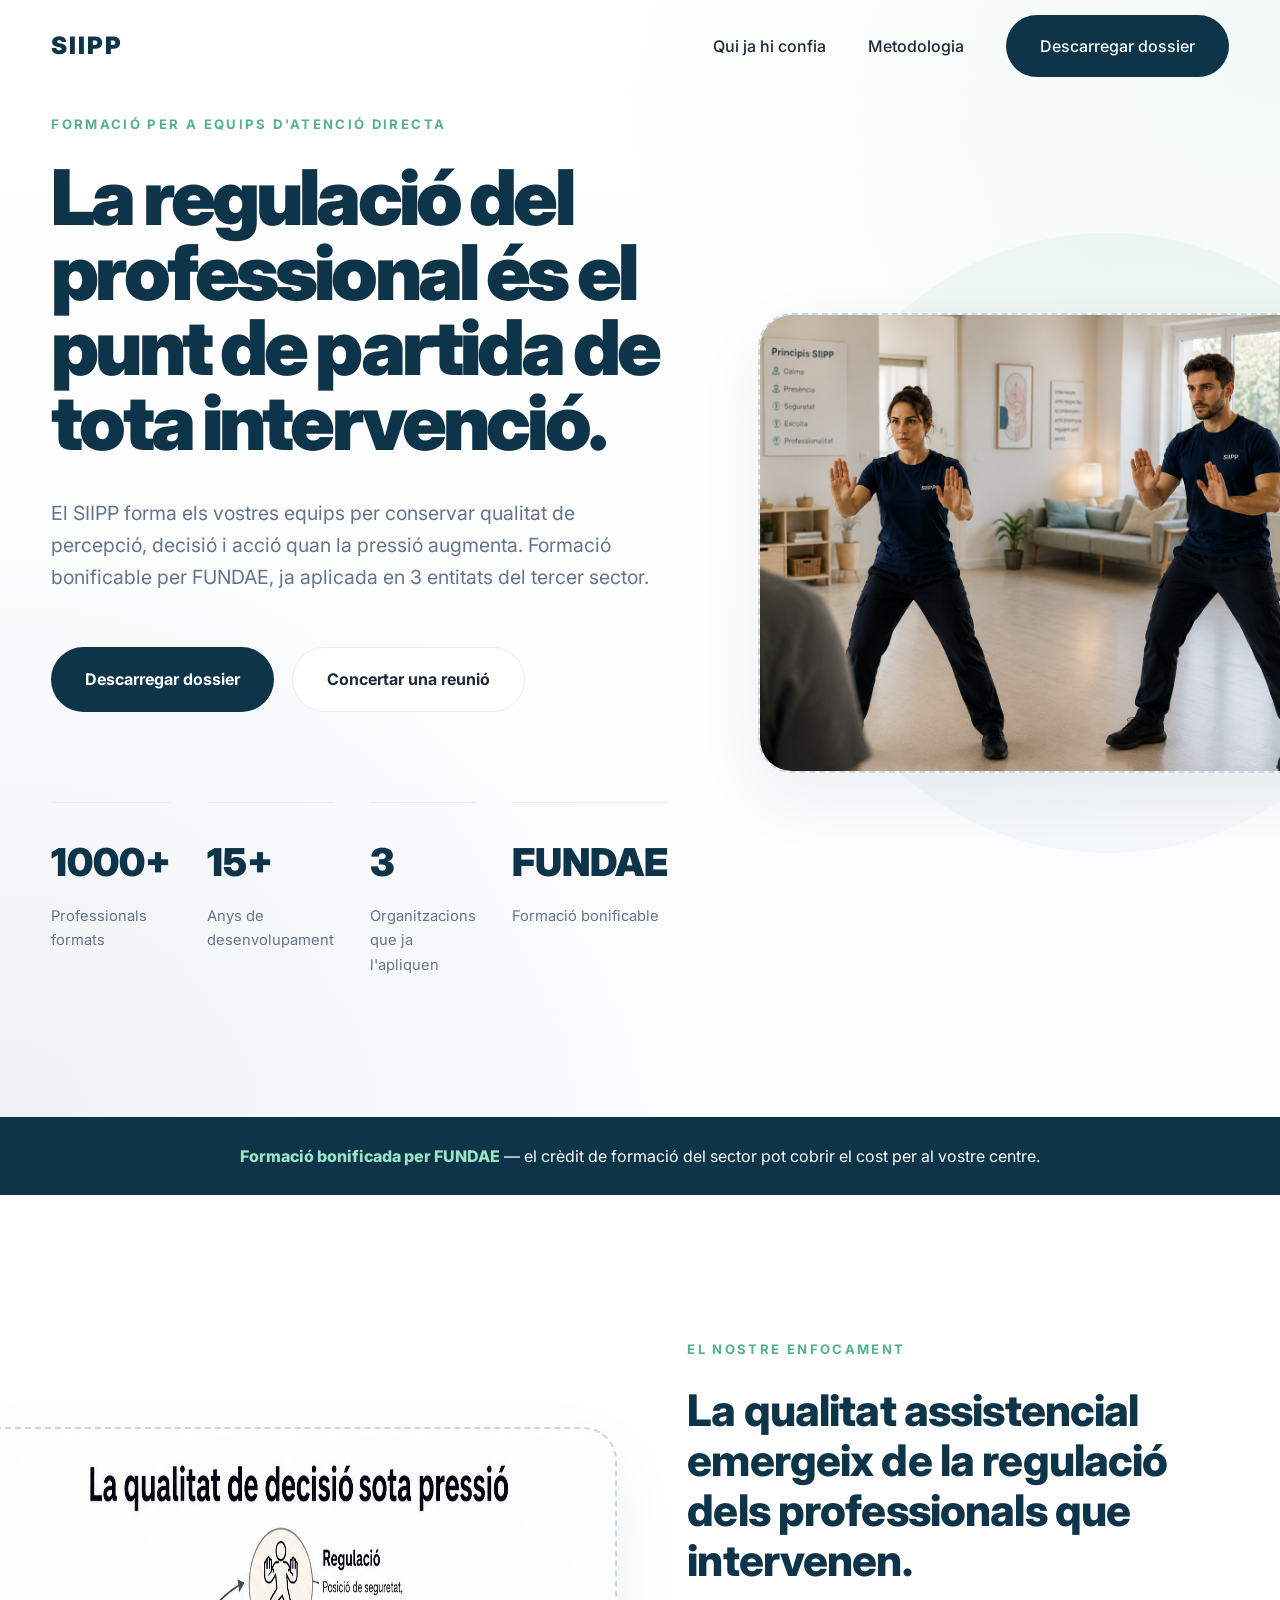
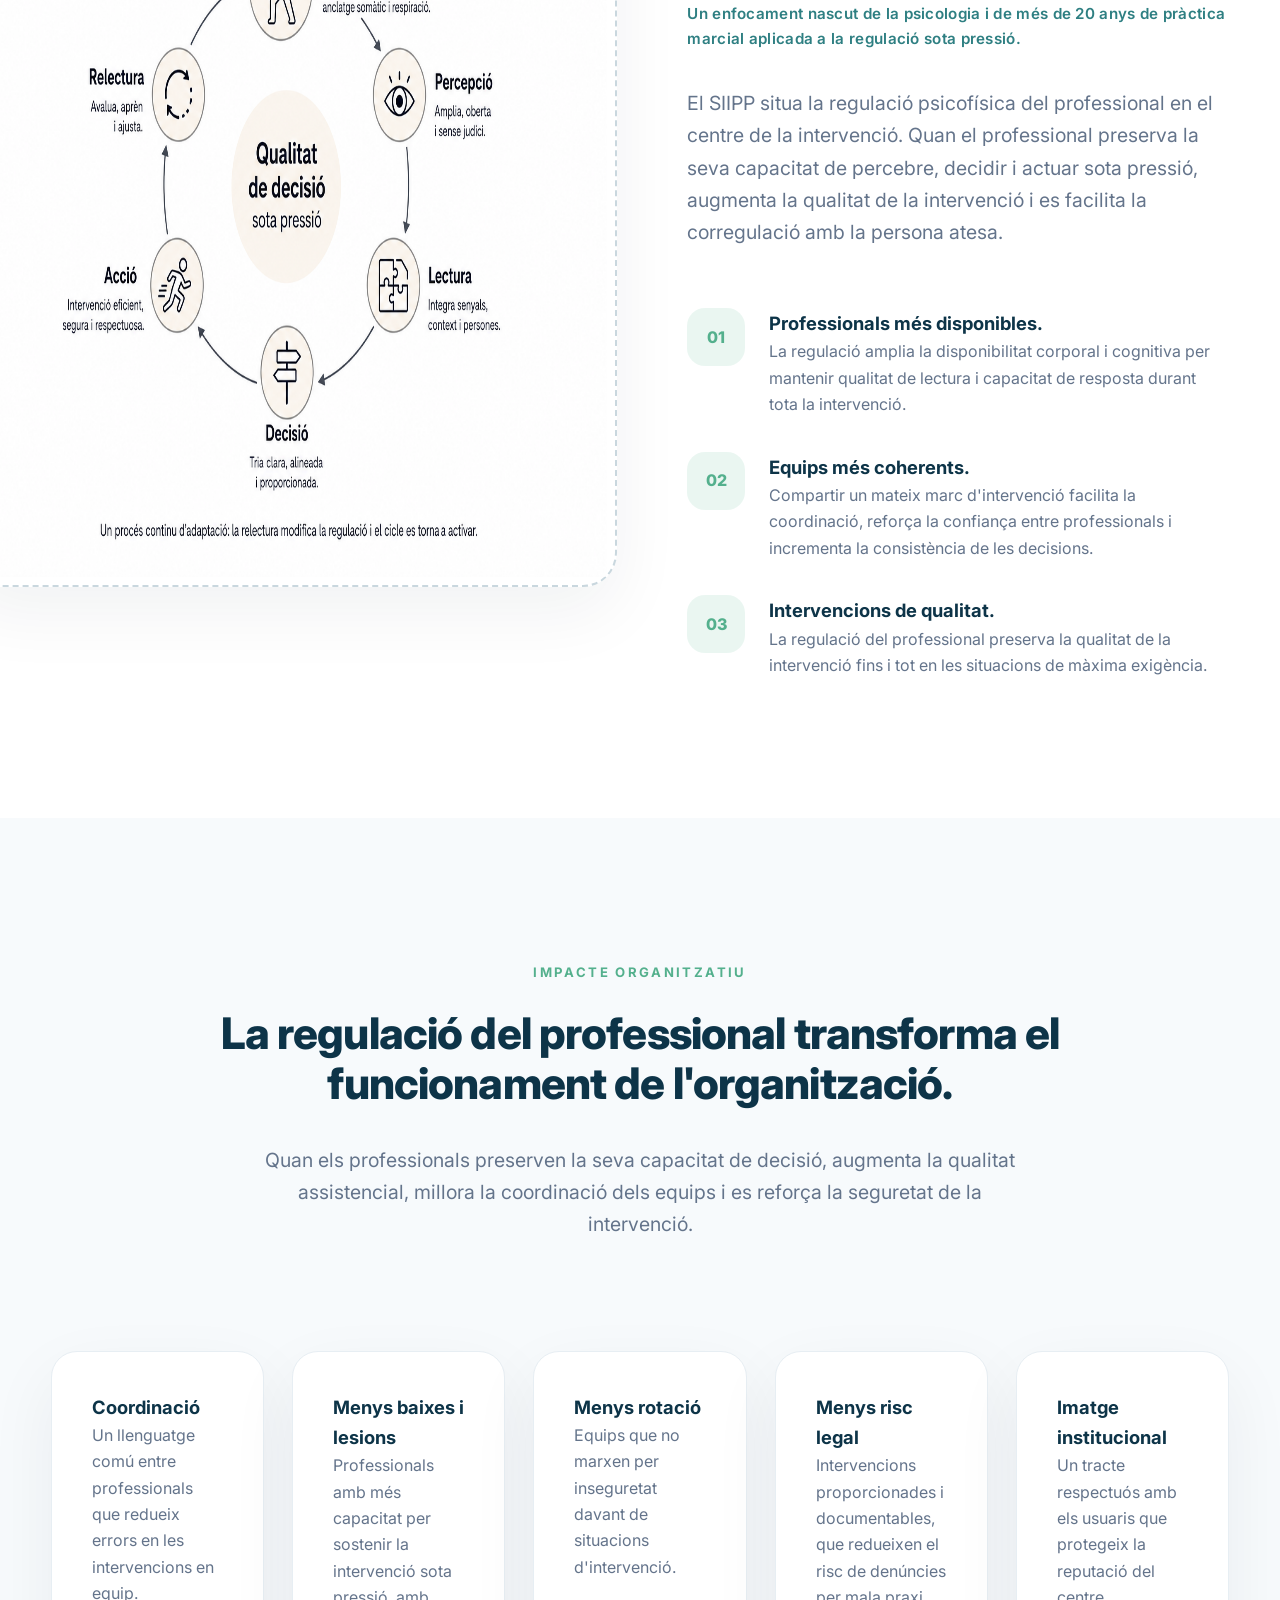
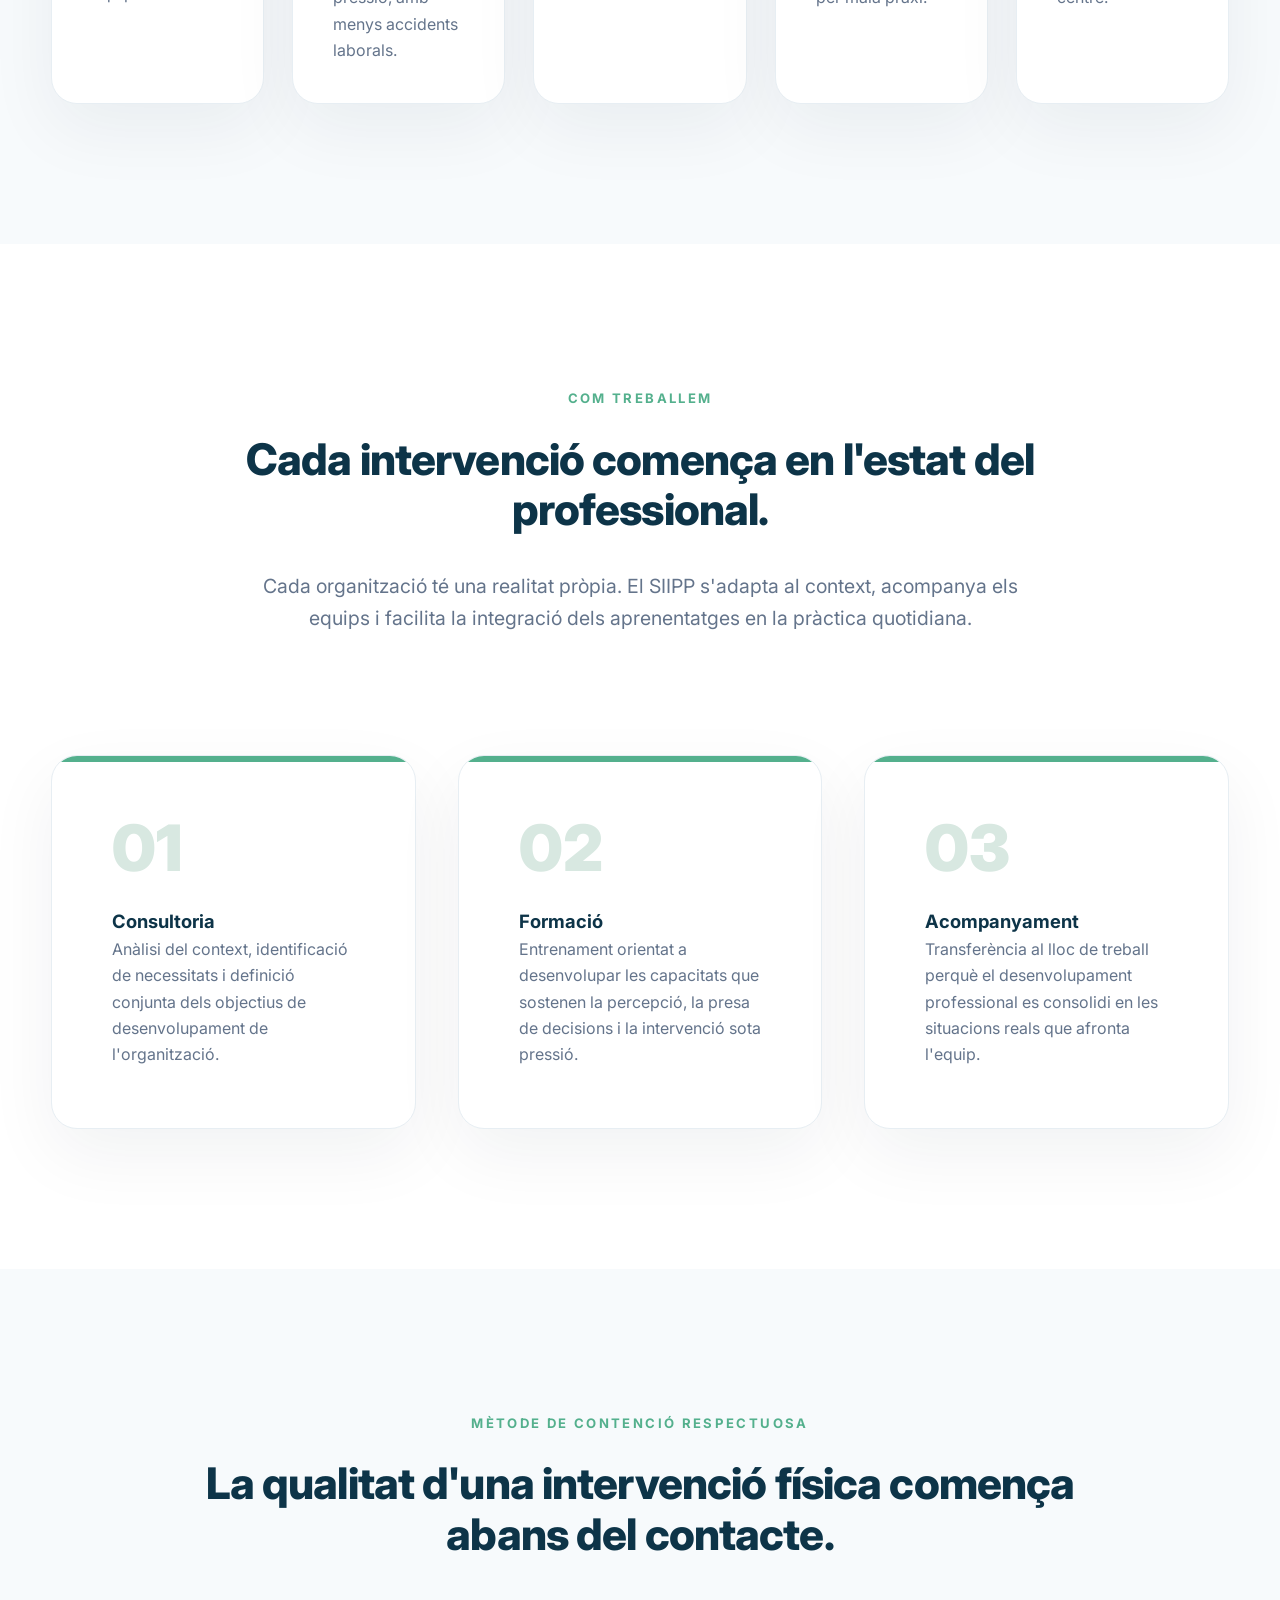
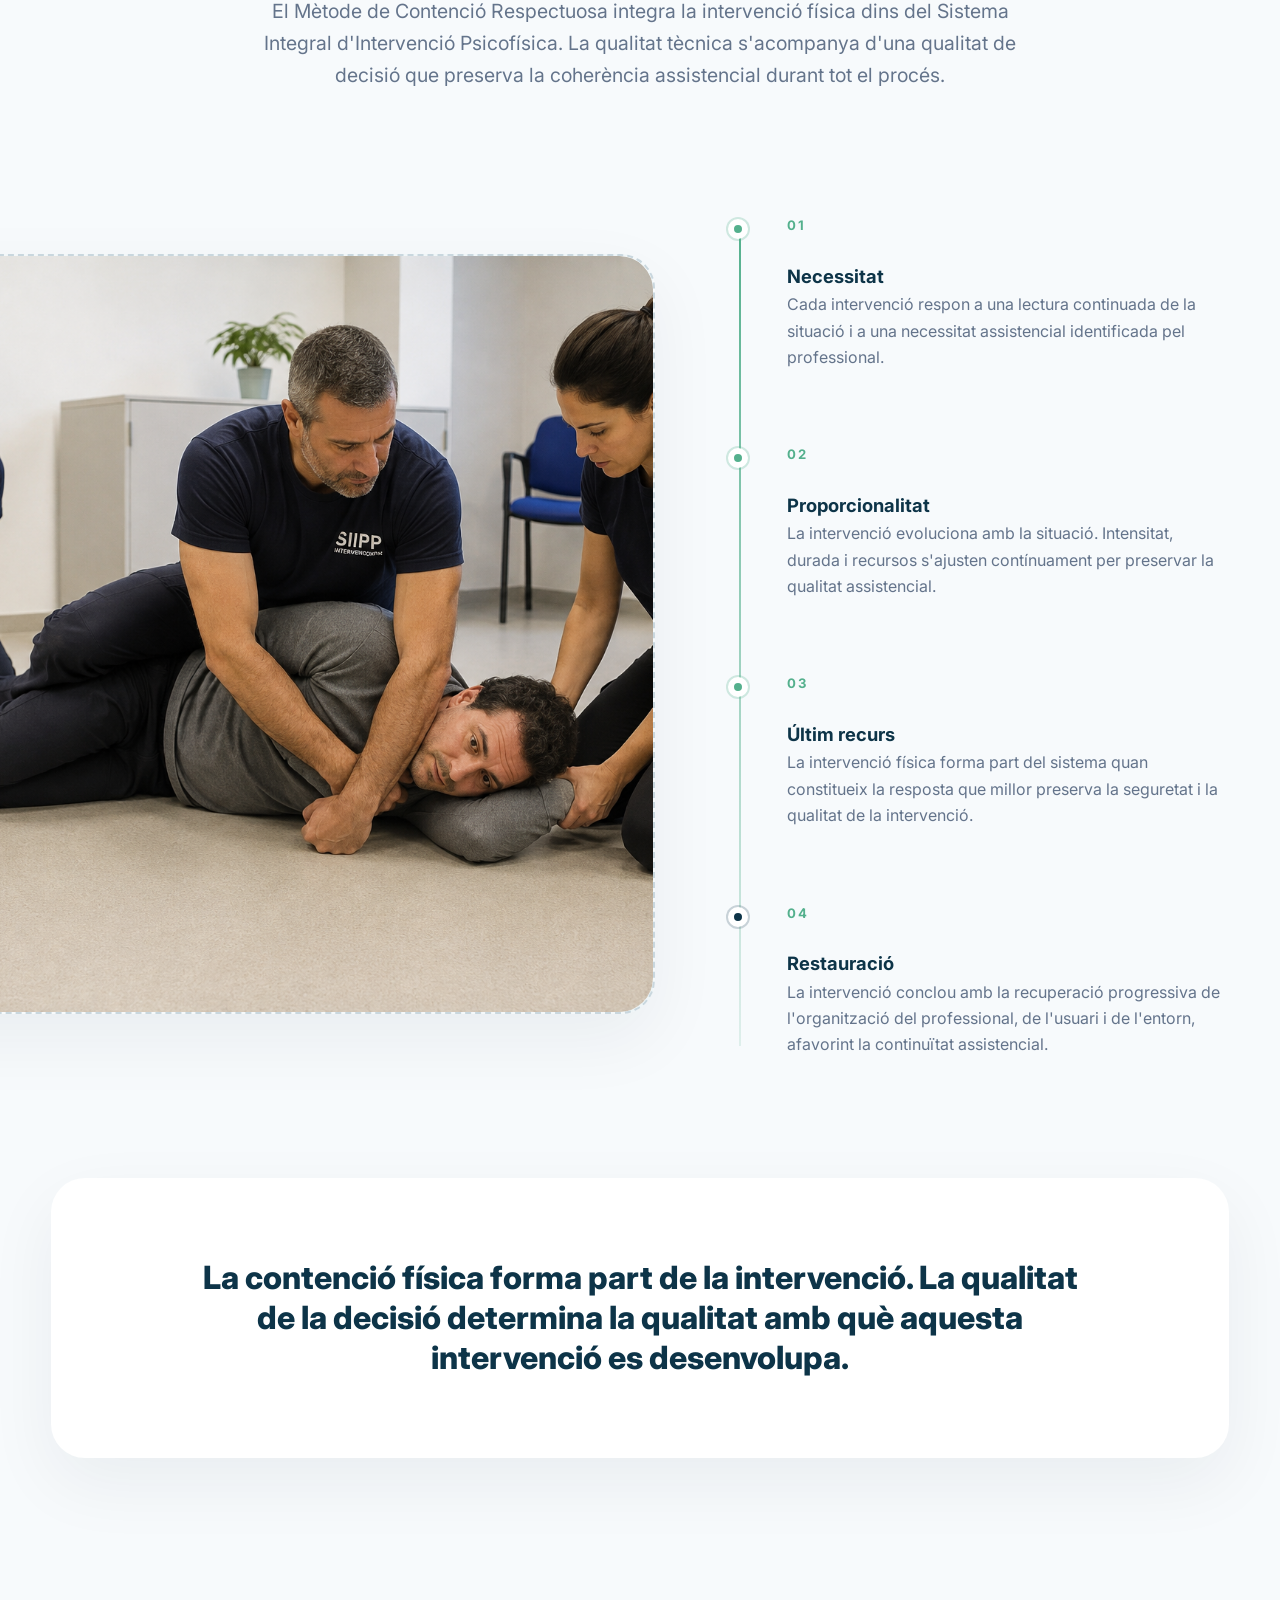
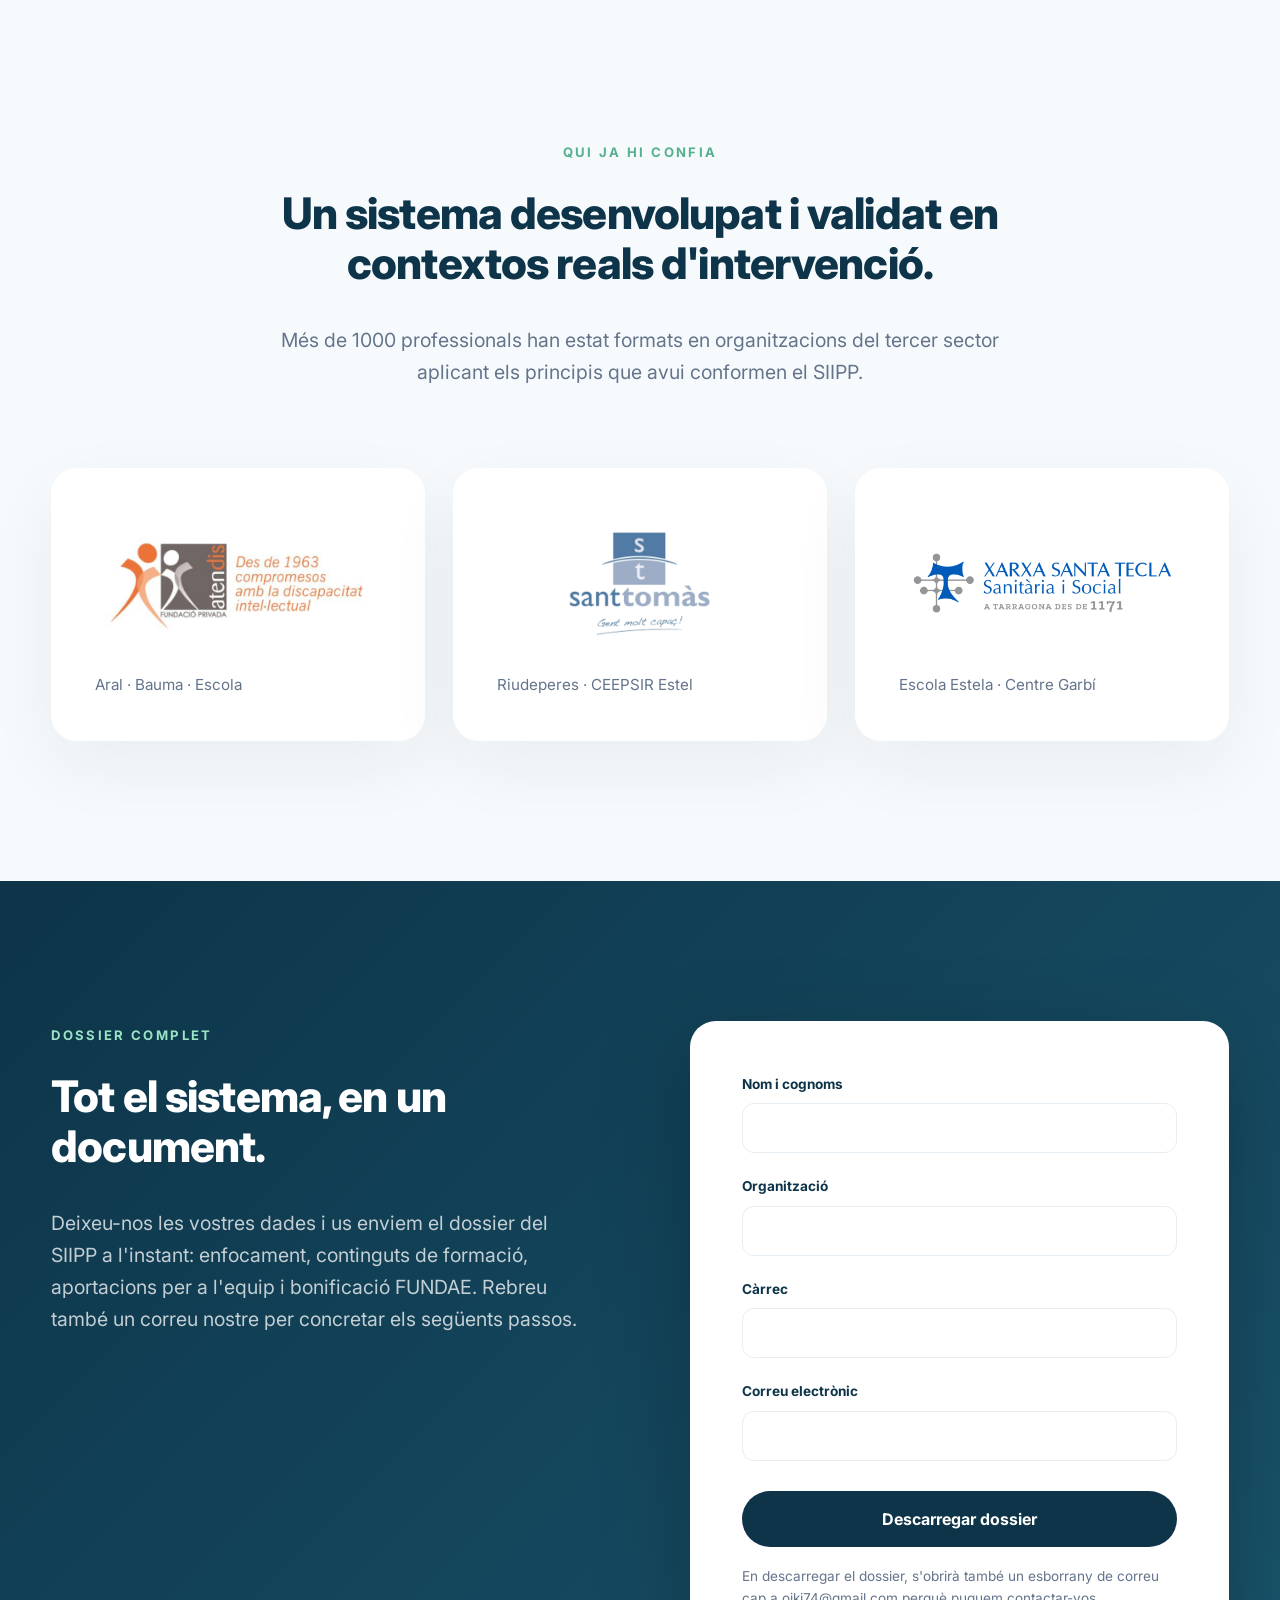
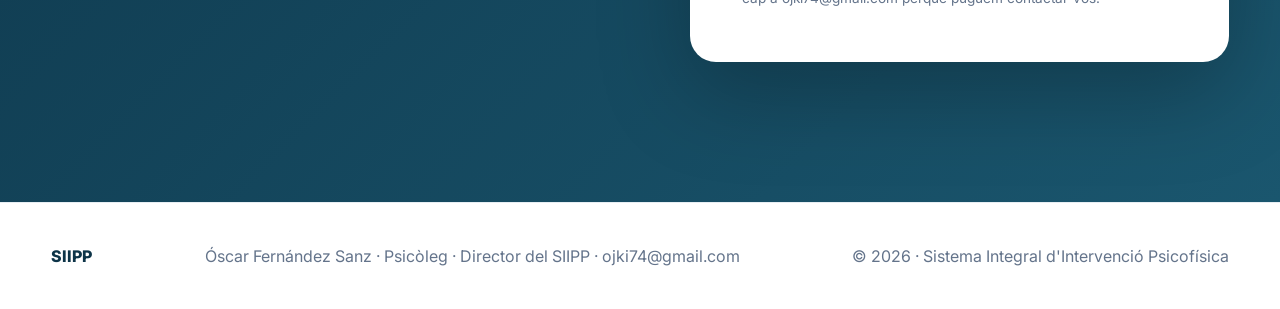
==== index.html @ 017c3ec1 "Fix input fields in dossier form" ====
<!DOCTYPE html>
<html lang="ca">
<head>
<meta charset="UTF-8">
<meta name="viewport" content="width=device-width, initial-scale=1.0">
<title>SIIPP · Formació en regulació psicofísica per a equips d'atenció directa</title>
<meta name="description" content="Formació bonificable per FUNDAE que millora la qualitat de decisió i la seguretat dels equips d'atenció directa sota pressió.">
<link rel="preconnect" href="https://fonts.googleapis.com">
<link rel="preconnect" href="https://fonts.gstatic.com" crossorigin>
<link href="https://fonts.googleapis.com/css2?family=Inter:wght@300;400;500;600;700;800;900&display=swap" rel="stylesheet">
<style>
:root{
  --navy:#0D3448;
  --teal:#2E7F82;
  --green:#54B08D;
  --text:#1E293B;
  --text-soft:#64748B;
  --bg:#FFFFFF;
  --bg-soft:#F7FAFC;
  --line:#E7EEF3;
  --radius:26px;
  --shadow:0 25px 70px rgba(15,30,45,.06);
  --container:1280px;
}
*{margin:0;padding:0;box-sizing:border-box;}
html{scroll-behavior:smooth;}
body{font-family:'Inter',sans-serif;background:white;color:var(--text);line-height:1.65;overflow-x:hidden;-webkit-font-smoothing:antialiased;}
img{display:block;max-width:100%;}
a{text-decoration:none;color:inherit;}
.container{width:min(92%,var(--container));margin:auto;}
section{padding:140px 0;position:relative;}
h2{font-size:clamp(2rem,3.4vw,2.8rem);font-weight:800;letter-spacing:-.02em;color:var(--navy);line-height:1.15;}
.small-title{font-size:1.15rem;font-weight:700;color:var(--navy);}
p{color:var(--text-soft);}
.card{background:white;border:1px solid var(--line);border-radius:var(--radius);padding:40px;box-shadow:var(--shadow);}
header{position:fixed;top:0;left:0;width:100%;z-index:1000;transition:.35s;}
header.scrolled{background:rgba(255,255,255,.92);backdrop-filter:blur(18px);border-bottom:1px solid rgba(0,0,0,.04);}
nav{height:92px;display:flex;justify-content:space-between;align-items:center;}
.logo{font-size:1.5rem;font-weight:900;letter-spacing:.08em;color:var(--navy);}
.menu{display:flex;align-items:center;gap:42px;}
.menu a{font-weight:500;transition:.25s;}
.menu a:hover{color:var(--green);}
.button{display:inline-flex;align-items:center;justify-content:center;padding:18px 34px;border-radius:999px;font-weight:700;transition:.3s;border:none;cursor:pointer;font-family:inherit;font-size:1rem;}
.primary{background:var(--navy);color:white;}
.primary:hover{transform:translateY(-3px);background:#184C63;}
.secondary{border:1px solid var(--line);background:white;}
.secondary:hover{border-color:var(--green);color:var(--teal);}
.hero{min-height:100vh;display:flex;align-items:center;padding-top:110px;background:radial-gradient(circle at 100% 0%,rgba(84,176,141,.08),transparent 40%),radial-gradient(circle at 0% 100%,rgba(13,52,72,.05),transparent 40%),linear-gradient(#FFFFFF,#FBFCFD);overflow:hidden;}
.hero-grid{display:grid;grid-template-columns:1.05fr .95fr;gap:90px;align-items:center;}
.overline{display:inline-block;margin-bottom:24px;font-size:.82rem;font-weight:700;letter-spacing:.18em;text-transform:uppercase;color:var(--green);}
h1{font-size:clamp(3.2rem,6vw,5.2rem);line-height:.98;font-weight:900;letter-spacing:-.05em;color:var(--navy);}
.lead{margin-top:36px;font-size:1.22rem;color:var(--text-soft);max-width:670px;}
.hero-actions{margin-top:54px;display:flex;gap:18px;flex-wrap:wrap;}
.hero-photo{position:relative;display:flex;justify-content:center;align-items:center;height:760px;}
.hero-photo::before{content:"";position:absolute;width:620px;height:620px;border-radius:50%;background:linear-gradient(135deg,rgba(84,176,141,.08),rgba(46,127,130,.03));}
.photo{position:relative;width:520px;height:650px;border-radius:34px;border:2px dashed #C9D7DE;background:linear-gradient(135deg,#F8FBFC,#EEF5F7);display:flex;align-items:center;justify-content:center;overflow:hidden;box-shadow:var(--shadow);}
  .photo{position:relative;width:520px;height:650px;border-radius:34px;border:2px dashed #C9D7DE;background:linear-gradient(135deg,#F8FBFC,#EEF5F7);display:flex;align-items:center;justify-content:center;overflow:hidden;box-shadow:var(--shadow);}
.photo>img{position:absolute;inset:0;width:100%;height:100%;}
.hero-photo .photo{width:700px;height:460px;}
  #ciclePhoto::before{content:none;}
.photo::before{content:"FOTOGRAFIA";font-size:.82rem;font-weight:800;letter-spacing:.18em;color:#9BAEB8;}
.hero-bottom{margin-top:90px;display:grid;grid-template-columns:repeat(4,1fr);gap:36px;}
.metric{padding-top:28px;border-top:1px solid var(--line);}
.metric strong{display:block;font-size:2.4rem;font-weight:900;color:var(--navy);}
.metric span{display:block;margin-top:10px;font-size:.92rem;color:var(--text-soft);}
.fundae-strip{background:var(--navy);color:white;padding:26px 0;}
.fundae-strip .container{display:flex;align-items:center;justify-content:center;gap:16px;flex-wrap:wrap;text-align:center;}
.fundae-strip strong{color:#9BE3C5;font-weight:800;}
.clients{background:var(--bg-soft);}
.client-grid{margin-top:80px;display:grid;grid-template-columns:repeat(3,1fr);gap:28px;}
.client-card{background:white;border-radius:var(--radius);padding:44px;box-shadow:var(--shadow);}
.client-card .org{font-size:1.3rem;font-weight:800;color:var(--navy);margin-bottom:14px;}
.client-card .services{font-size:.95rem;color:var(--text-soft);}
.form-section{background:linear-gradient(135deg,#0D3448,#1A566E);color:white;}
.form-grid{display:grid;grid-template-columns:1fr 1fr;gap:100px;align-items:start;}
.form-grid h2{color:white;}
.form-grid .lead{color:rgba(255,255,255,.75);}
.form-card{background:white;border-radius:var(--radius);padding:52px;box-shadow:0 30px 90px rgba(0,0,0,.25);}
.field{margin-bottom:22px;}
.field label{display:block;font-size:.85rem;font-weight:700;color:var(--navy);margin-bottom:8px;}
.field input{width:100%;padding:14px 16px;border:1px solid var(--line);border-radius:12px;font-family:inherit;font-size:1rem;color:var(--text);}
.field input:focus{outline:2px solid var(--green);border-color:transparent;}
.form-card .button{width:100%;margin-top:8px;}
.form-note{margin-top:18px;font-size:.85rem;color:var(--text-soft);}
.confirm{display:none;margin-top:18px;padding:16px 18px;border-radius:14px;background:rgba(84,176,141,.12);color:#1E7A5B;font-size:.92rem;font-weight:600;}
@media(max-width:1100px){
  .hero-grid{grid-template-columns:1fr;}
  .hero{text-align:center;}
  .hero-actions{justify-content:center;}
  .hero-bottom{grid-template-columns:repeat(2,1fr);}
  .menu{display:none;}
  .hero-photo{height:auto;margin-top:70px;}
  .client-grid{grid-template-columns:1fr;}
  .form-grid{grid-template-columns:1fr;gap:60px;}
}
@media(max-width:700px){
  section{padding:80px 0;}
  h1{font-size:2.4rem;}
  h2{font-size:1.7rem;}
  .lead{font-size:1.05rem;}
  #posicionament > .container > div,
  #mcr .container > div[style*="grid-template-columns"]{
    grid-template-columns:1fr !important;
    gap:36px !important;
  }
  #mcr .container > div[style*="grid-template-columns"] > div:first-child{
    order:-1;
  }
  .hero-photo .photo{width:100%;height:340px;}
  .hero-photo .photo img{width:100%;transform:none;object-position:center;}
  #ciclePhoto{width:100% !important;height:320px !important;margin-left:0 !important;}
  #mcr .photo{width:100% !important;height:340px !important;margin-left:0 !important;}
  .photo{width:100%;height:340px;}
  .hero-bottom{grid-template-columns:repeat(2,1fr);gap:20px;}
  .metric strong{font-size:1.8rem;}
  [style*="padding:110px"]{padding:50px 30px !important;}
  [style*="padding:80px"]{padding:40px 24px !important;}
  div[style*="repeat(4,1fr)"],
  div[style*="repeat(3,1fr)"],
  div[style*="repeat(5,1fr)"]{
    grid-template-columns:1fr !important;
  }
}
</style>
</head>
<body>

<header id="header">
  <div class="container">
    <nav>
      <div class="logo">SIIPP</div>
      <div class="menu">
        <a href="#confianca">Qui ja hi confia</a>
        <a href="#metodologia">Metodologia</a>
        <a href="#dossier" class="button primary">Descarregar dossier</a>
      </div>
    </nav>
  </div>
</header>

<section class="hero">
  <div class="container">
    <div class="hero-grid">
      <div>
        <div class="overline">Formació per a equips d'atenció directa</div>
        <h1>La regulació del professional és el punt de partida de tota intervenció.</h1>
        <p class="lead">
          El SIIPP forma els vostres equips per conservar qualitat de percepció, decisió i acció quan la pressió augmenta. Formació bonificable per FUNDAE, ja aplicada en 3 entitats del tercer sector.
        </p>
        <div class="hero-actions">
          <a href="#dossier" class="button primary">Descarregar dossier</a>
          <a href="mailto:ojki74@gmail.com?subject=Reuni%C3%B3%20SIIPP" class="button secondary">Concertar una reunió</a>
        </div>
        <div class="hero-bottom">
          <div class="metric"><strong>1000+</strong><span>Professionals formats</span></div>
          <div class="metric"><strong>15+</strong><span>Anys de desenvolupament</span></div>
          <div class="metric"><strong>3</strong><span>Organitzacions que ja l'apliquen</span></div>
          <div class="metric"><strong>FUNDAE</strong><span>Formació bonificable</span></div>
        </div>
      </div>
      <div class="hero-photo">
  <div class="photo"><img src="hero_imagen.png" alt="Professionals en posició de regulació" style="width:130%;height:100%;object-fit:cover;object-position:right center;border-radius:34px;transform:translateX(-15%);"></div>
    </div>
  </div>
</section>

<div class="fundae-strip">
  <div class="container">
    <span><strong>Formació bonificada per FUNDAE</strong> — el crèdit de formació del sector pot cobrir el cost per al vostre centre.</span>
  </div>
</div>

<section id="posicionament">
  <div class="container">
  <div style="display:grid;grid-template-columns:1.15fr 1.1fr;gap:70px;align-items:center;">
      <div>
    <div class="photo" id="ciclePhoto" style="height:760px;width:calc(100% + 90px);background:white;margin-left:-90px;"><img src="retro_imagen.png" alt="Cicle de qualitat de decisió sota pressió" style="width:100%;height:100%;object-fit:fill;padding:8px;"></div>
      </div>
      <div>
        <div class="overline">El nostre enfocament</div>
        <h2>La qualitat assistencial emergeix de la regulació dels professionals que intervenen.</h2>
        <p style="margin-top:16px;font-size:.95rem;font-weight:600;color:var(--teal);letter-spacing:.02em;">
  Un enfocament nascut de la psicologia i de més de 20 anys de pràctica marcial aplicada a la regulació sota pressió.
</p>
        <p class="lead" style="margin-top:36px;">
          El SIIPP situa la regulació psicofísica del professional en el centre de la intervenció. Quan el professional preserva la seva capacitat de percebre, decidir i actuar sota pressió, augmenta la qualitat de la intervenció i es facilita la corregulació amb la persona atesa.
        </p>

        <div style="margin-top:60px;display:flex;flex-direction:column;gap:34px;">
          <div style="display:flex;gap:24px;align-items:flex-start;">
            <div style="width:58px;height:58px;border-radius:18px;background:rgba(84,176,141,.12);display:flex;align-items:center;justify-content:center;font-weight:800;color:var(--green);flex-shrink:0;">01</div>
            <div><h3 class="small-title">Professionals més disponibles.</h3>
            <p>La regulació amplia la disponibilitat corporal i cognitiva per mantenir qualitat de lectura i capacitat de resposta durant tota la intervenció.</p></div>
          </div>
          <div style="display:flex;gap:24px;align-items:flex-start;">
            <div style="width:58px;height:58px;border-radius:18px;background:rgba(84,176,141,.12);display:flex;align-items:center;justify-content:center;font-weight:800;color:var(--green);flex-shrink:0;">02</div>
            <div><h3 class="small-title">Equips més coherents.</h3>
            <p>Compartir un mateix marc d'intervenció facilita la coordinació, reforça la confiança entre professionals i incrementa la consistència de les decisions.</p></div>
          </div>
          <div style="display:flex;gap:24px;align-items:flex-start;">
            <div style="width:58px;height:58px;border-radius:18px;background:rgba(84,176,141,.12);display:flex;align-items:center;justify-content:center;font-weight:800;color:var(--green);flex-shrink:0;">03</div>
            <div><h3 class="small-title">Intervencions de qualitat.</h3>
            <p>La regulació del professional preserva la qualitat de la intervenció fins i tot en les situacions de màxima exigència.</p></div>
          </div>
        </div>
      </div>
    </div>
  </div>
</section>

<section style="background:var(--bg-soft);">
  <div class="container">
    <div style="text-align:center;max-width:900px;margin:auto;">
      <div class="overline">Impacte organitzatiu</div>
      <h2>La regulació del professional transforma el funcionament de l'organització.</h2>
      <p class="lead" style="max-width:760px;margin:36px auto 0;">
        Quan els professionals preserven la seva capacitat de decisió, augmenta la qualitat assistencial, millora la coordinació dels equips i es reforça la seguretat de la intervenció.
      </p>
    </div>
    <div style="margin-top:110px;display:grid;grid-template-columns:repeat(5,1fr);gap:28px;">
      <div class="card"><h3 class="small-title">Coordinació</h3><p>Un llenguatge comú entre professionals que redueix errors en les intervencions en equip.</p></div>
      <div class="card"><h3 class="small-title">Menys baixes i lesions</h3><p>Professionals amb més capacitat per sostenir la intervenció sota pressió, amb menys accidents laborals.</p></div>
      <div class="card"><h3 class="small-title">Menys rotació</h3><p>Equips que no marxen per inseguretat davant de situacions d'intervenció.</p></div>
      <div class="card"><h3 class="small-title">Menys risc legal</h3><p>Intervencions proporcionades i documentables, que redueixen el risc de denúncies per mala praxi.</p></div>
      <div class="card"><h3 class="small-title">Imatge institucional</h3><p>Un tracte respectuós amb els usuaris que protegeix la reputació del centre.</p></div>
    </div>
  </div>
</section>

<section id="metodologia">
  <div class="container">
    <div style="max-width:900px;margin:auto;text-align:center;">
      <div class="overline">Com treballem</div>
      <h2>Cada intervenció comença en l'estat del professional.</h2>
      <p class="lead" style="max-width:760px;margin:36px auto 0;">
        Cada organització té una realitat pròpia. El SIIPP s'adapta al context, acompanya els equips i facilita la integració dels aprenentatges en la pràctica quotidiana.
      </p>
    </div>
    <div style="margin-top:120px;display:grid;grid-template-columns:repeat(3,1fr);gap:42px;">
      <div class="card" style="padding:60px;position:relative;overflow:hidden;">
        <div style="position:absolute;left:0;top:0;width:100%;height:6px;background:var(--green);"></div>
        <div style="font-size:4rem;font-weight:900;color:#D8E8E1;line-height:1;">01</div>
        <h3 class="small-title" style="margin-top:26px;">Consultoria</h3>
        <p>Anàlisi del context, identificació de necessitats i definició conjunta dels objectius de desenvolupament de l'organització.</p>
      </div>
      <div class="card" style="padding:60px;position:relative;overflow:hidden;">
        <div style="position:absolute;left:0;top:0;width:100%;height:6px;background:var(--green);"></div>
        <div style="font-size:4rem;font-weight:900;color:#D8E8E1;line-height:1;">02</div>
        <h3 class="small-title" style="margin-top:26px;">Formació</h3>
        <p>Entrenament orientat a desenvolupar les capacitats que sostenen la percepció, la presa de decisions i la intervenció sota pressió.</p>
      </div>
      <div class="card" style="padding:60px;position:relative;overflow:hidden;">
        <div style="position:absolute;left:0;top:0;width:100%;height:6px;background:var(--green);"></div>
        <div style="font-size:4rem;font-weight:900;color:#D8E8E1;line-height:1;">03</div>
        <h3 class="small-title" style="margin-top:26px;">Acompanyament</h3>
        <p>Transferència al lloc de treball perquè el desenvolupament professional es consolidi en les situacions reals que afronta l'equip.</p>
      </div>
    </div>
  </div>
</section>

<section id="mcr" style="background:var(--bg-soft);">
  <div class="container">
    <div style="max-width:920px;margin:auto;text-align:center;">
      <div class="overline">Mètode de Contenció Respectuosa</div>
      <h2>La qualitat d'una intervenció física comença abans del contacte.</h2>
      <p class="lead" style="max-width:760px;margin:36px auto 0;">
        El Mètode de Contenció Respectuosa integra la intervenció física dins del Sistema Integral d'Intervenció Psicofísica. La qualitat tècnica s'acompanya d'una qualitat de decisió que preserva la coherència assistencial durant tot el procés.
      </p>
    </div>
   <div style="margin-top:120px;display:grid;grid-template-columns:1.05fr .95fr;gap:100px;align-items:center;">
  <div><div class="photo" style="height:760px;width:calc(100% + 185px);margin-left:-147px;"><img src="mcr_imagen.png" alt="Contenció en equip SIIPP" style="width:100%;height:100%;object-fit:cover;object-position:center 30%;border-radius:34px;"></div></div>
  <div style="position:relative;padding-left:70px;">
    <div style="position:absolute;left:22px;top:12px;bottom:12px;width:2px;background:linear-gradient(var(--green),rgba(84,176,141,.15));"></div>
    <div style="position:relative;margin-bottom:70px;">
      <div style="position:absolute;left:-59px;top:8px;width:20px;height:20px;border-radius:50%;background:var(--green);border:6px solid white;box-shadow:0 0 0 2px rgba(84,176,141,.25);"></div>
      <div class="overline">01</div>
      <h3 class="small-title">Necessitat</h3>
      <p>Cada intervenció respon a una lectura continuada de la situació i a una necessitat assistencial identificada pel professional.</p>
    </div>
    <div style="position:relative;margin-bottom:70px;">
      <div style="position:absolute;left:-59px;top:8px;width:20px;height:20px;border-radius:50%;background:var(--green);border:6px solid white;box-shadow:0 0 0 2px rgba(84,176,141,.25);"></div>
      <div class="overline">02</div>
      <h3 class="small-title">Proporcionalitat</h3>
      <p>La intervenció evoluciona amb la situació. Intensitat, durada i recursos s'ajusten contínuament per preservar la qualitat assistencial.</p>
    </div>
    <div style="position:relative;margin-bottom:70px;">
      <div style="position:absolute;left:-59px;top:8px;width:20px;height:20px;border-radius:50%;background:var(--green);border:6px solid white;box-shadow:0 0 0 2px rgba(84,176,141,.25);"></div>
      <div class="overline">03</div>
      <h3 class="small-title">Últim recurs</h3>
      <p>La intervenció física forma part del sistema quan constitueix la resposta que millor preserva la seguretat i la qualitat de la intervenció.</p>
    </div>
    <div style="position:relative;">
      <div style="position:absolute;left:-59px;top:8px;width:20px;height:20px;border-radius:50%;background:var(--navy);border:6px solid white;box-shadow:0 0 0 2px rgba(13,52,72,.20);"></div>
      <div class="overline">04</div>
      <h3 class="small-title">Restauració</h3>
      <p>La intervenció conclou amb la recuperació progressiva de l'organització del professional, de l'usuari i de l'entorn, afavorint la continuïtat assistencial.</p>
    </div>
  </div>
</div>
    <div style="margin-top:120px;padding:80px;border-radius:34px;background:white;box-shadow:var(--shadow);text-align:center;">
      <h3 style="font-size:2rem;font-weight:800;line-height:1.25;max-width:900px;margin:auto;color:var(--navy);">
        La contenció física forma part de la intervenció. La qualitat de la decisió determina la qualitat amb què aquesta intervenció es desenvolupa.
      </h3>
    </div>
  </div>
</section>

<section id="confianca" class="clients">
  <div class="container">
    <div style="max-width:860px;margin:auto;text-align:center;">
      <div class="overline">Qui ja hi confia</div>
      <h2>Un sistema desenvolupat i validat en contextos reals d'intervenció.</h2>
      <p class="lead" style="max-width:760px;margin:36px auto 0;">
       Més de 1000 professionals han estat formats en organitzacions del tercer sector aplicant els principis que avui conformen el SIIPP.
     </p>
    </div>
    <div class="client-grid">
      <div class="client-card">
       <div style="height:140px;display:flex;align-items:center;justify-content:center;margin-bottom:20px;">
  <img src="Atendis.png" alt="Fundació Atendis" style="max-width:100%;max-height:100%;object-fit:contain;">
</div>
        <div class="services">Aral · Bauma · Escola</div>
      </div>
      <div class="client-card">
        <div style="height:140px;display:flex;align-items:center;justify-content:center;margin-bottom:20px;">
  <img src="Sant_tomas.png" alt="Sant Tomàs" style="max-width:100%;max-height:100%;object-fit:contain;">
</div>
        <div class="services">Riudeperes · CEEPSIR Estel</div>
      </div>
      <div class="client-card">
       <div style="height:140px;display:flex;align-items:center;justify-content:center;margin-bottom:20px;">
  <img src="xarxa_santa_tecla.png" alt="Xarxa Santa Tecla" style="max-width:100%;max-height:100%;object-fit:contain;">
</div>
        <div class="services">Escola Estela · Centre Garbí</div>
      </div>
    </div>
    </div>
  </div>
</section>

<section id="dossier" class="form-section">
  <div class="container">
    <div class="form-grid">
      <div>
        <div class="overline" style="color:#9BE3C5;">Dossier complet</div>
        <h2>Tot el sistema, en un document.</h2>
        <p class="lead">
          Deixeu-nos les vostres dades i us enviem el dossier del SIIPP a l'instant: enfocament, continguts de formació, aportacions per a l'equip i bonificació FUNDAE. Rebreu també un correu nostre per concretar els següents passos.
        </p>
      </div>
      <div class="form-card">
      <form id="dossierForm" action="https://formspree.io/f/mvkpoldk" method="POST">
          <div class="field">
            <label for="nom">Nom i cognoms</label>
        <input type="text" id="nom" name="nom" required>
          </div>
          <div class="field">
            <label for="organitzacio">Organització</label>
           <input type="text" id="organitzacio" name="organitzacio" required>
          </div>
          <div class="field">
            <label for="carrec">Càrrec</label>
         <input type="text" id="carrec" name="carrec">
          </div>
          <div class="field">
            <label for="email">Correu electrònic</label>
         <input type="email" id="email" name="email" required>
          </div>
          <button type="submit" class="button primary">Descarregar dossier</button>
          <p class="form-note">En descarregar el dossier, s'obrirà també un esborrany de correu cap a ojki74@gmail.com perquè puguem contactar-vos.</p>
          <div class="confirm" id="confirmMsg">Dossier obert. Reviseu també el correu que s'ha preparat per enviar-nos.</div>
        </form>
      </div>
    </div>
  </div>
</section>

<footer style="padding:40px 0;border-top:1px solid var(--line);">
  <div class="container" style="display:flex;justify-content:space-between;align-items:center;flex-wrap:wrap;gap:20px;">
    <div style="font-weight:800;color:var(--navy);">SIIPP</div>
   <div style="color:var(--text-soft);">Óscar Fernández Sanz · Psicòleg · Director del SIIPP · ojki74@gmail.com</div>
    <div style="color:var(--text-soft);">© 2026 · Sistema Integral d'Intervenció Psicofísica</div>
  </div>
</footer>

<script>
const header=document.getElementById("header");
window.addEventListener("scroll",()=>{
  if(window.scrollY>40){header.classList.add("scrolled");}else{header.classList.remove("scrolled");}
});

document.getElementById("dossierForm").addEventListener("submit", async function(e){
  e.preventDefault();
  const form = e.target;
  const btn = form.querySelector("button[type=submit]");
  btn.disabled = true;
  btn.textContent = "Enviant...";
  try {
    const res = await fetch(form.action, {
      method: "POST",
      body: new FormData(form),
      headers: { "Accept": "application/json" }
    });
    if (res.ok) {
      window.open("./SIIPP-Dossier.pdf", "_blank");
      document.getElementById("confirmMsg").style.display = "block";
      form.reset();
    } else {
      alert("No s'ha pogut enviar. Torna-ho a provar o escriu a ojki74@gmail.com.");
    }
  } catch (err) {
    alert("No s'ha pogut enviar. Torna-ho a provar o escriu a ojki74@gmail.com.");
  }
  btn.disabled = false;
  btn.textContent = "Descarregar dossier";
});
});
</script>

</body>
</html>
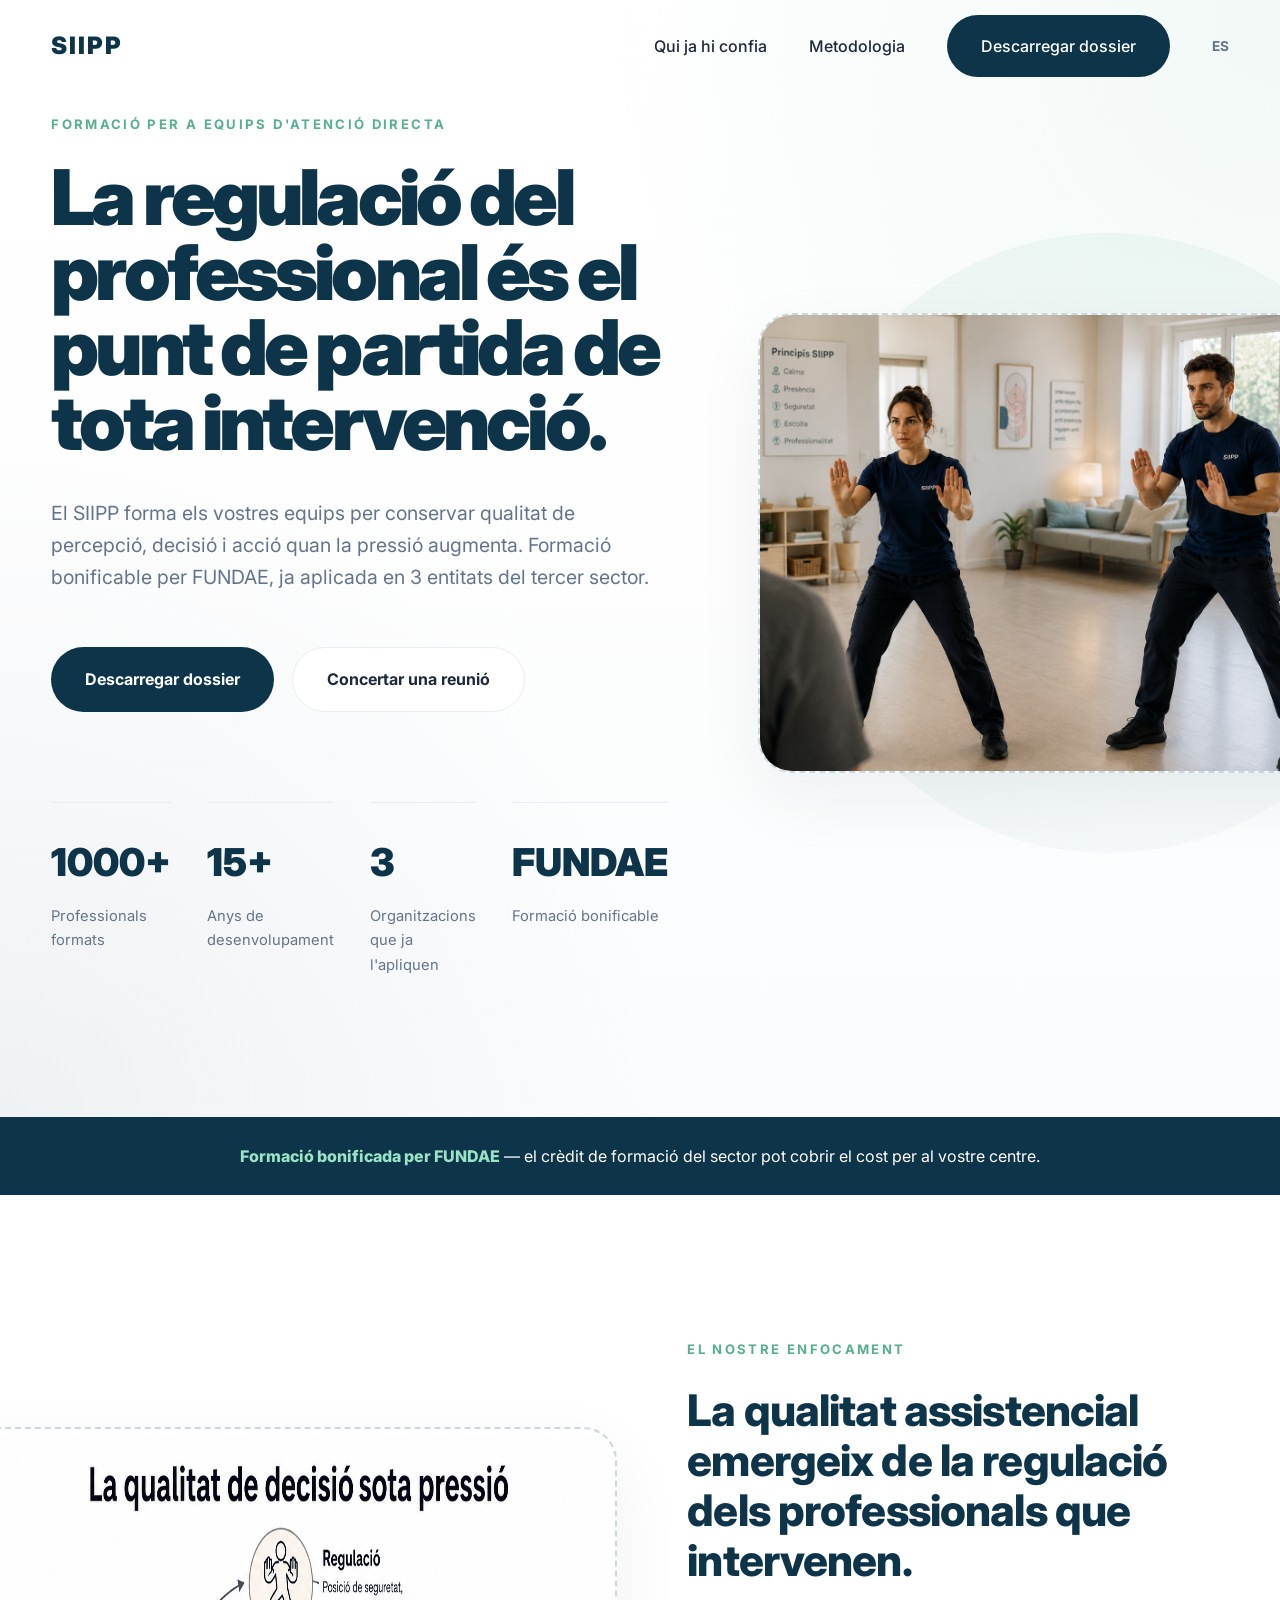
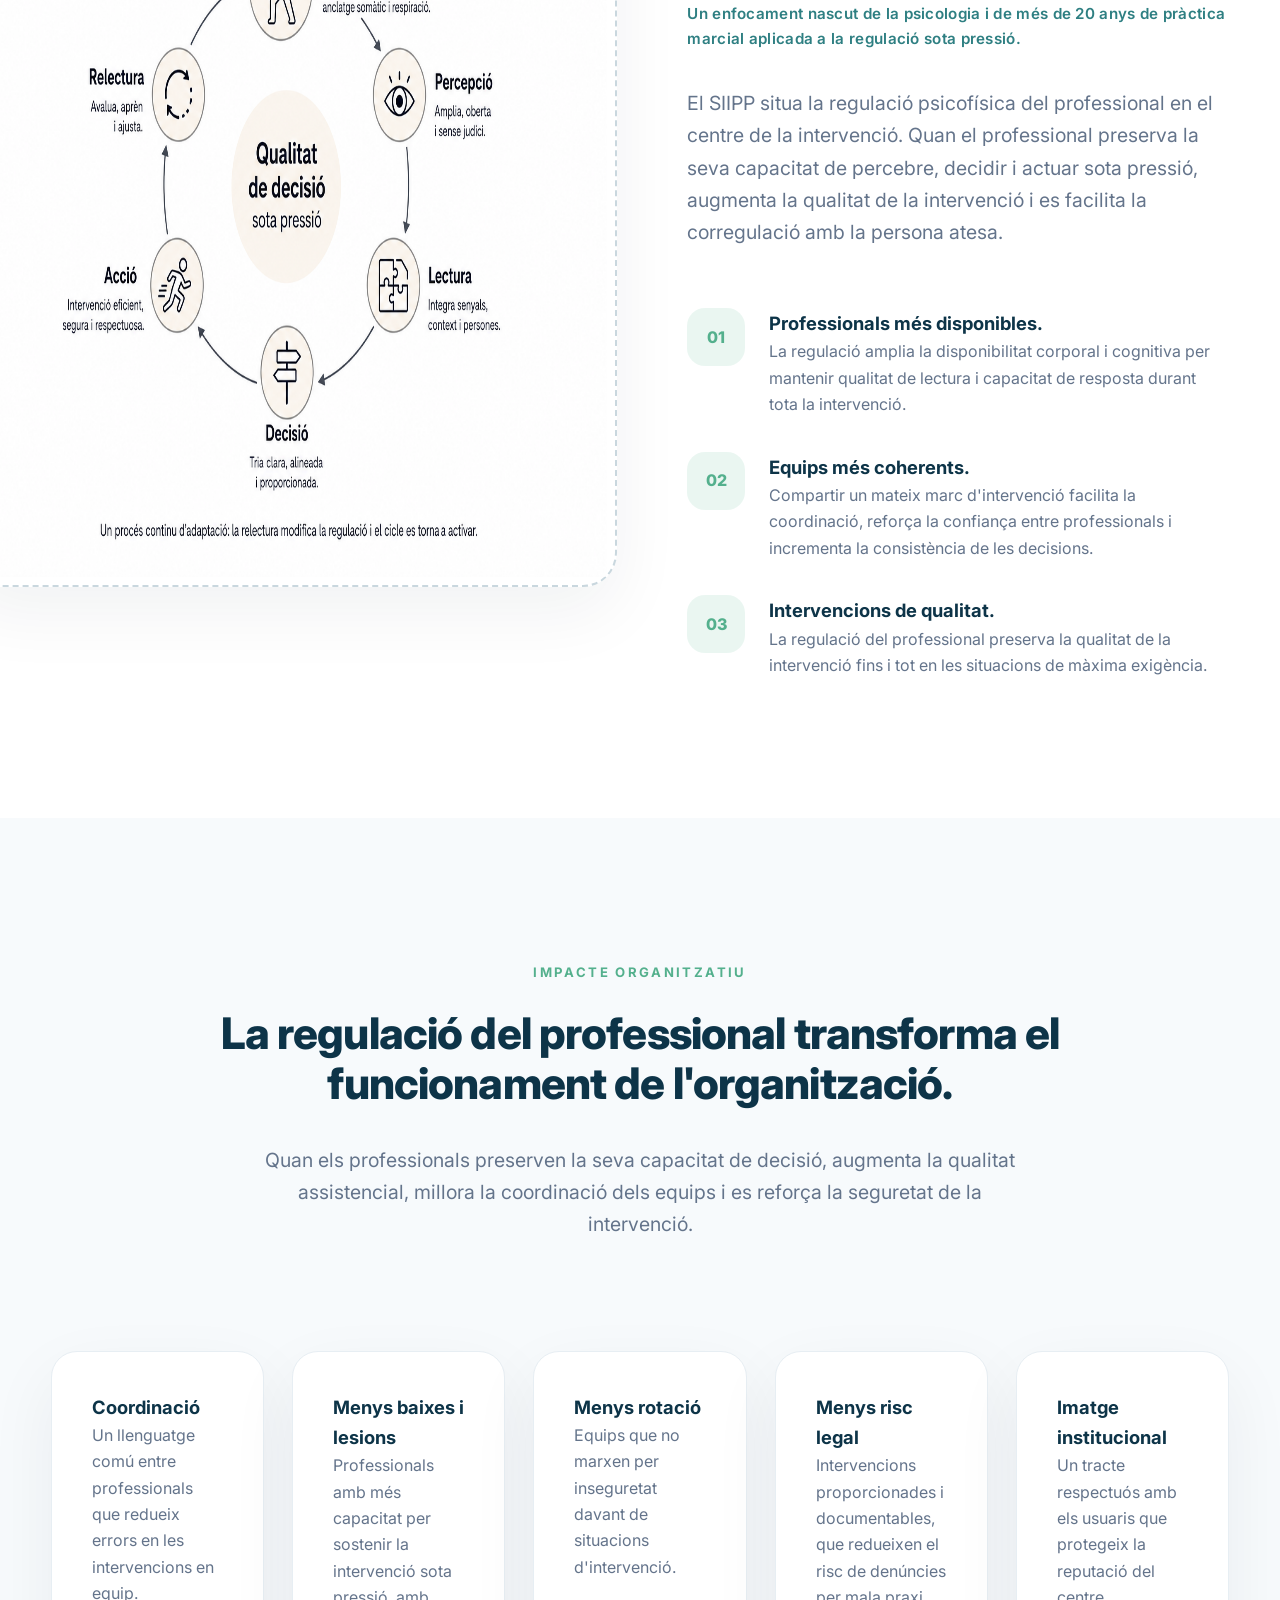
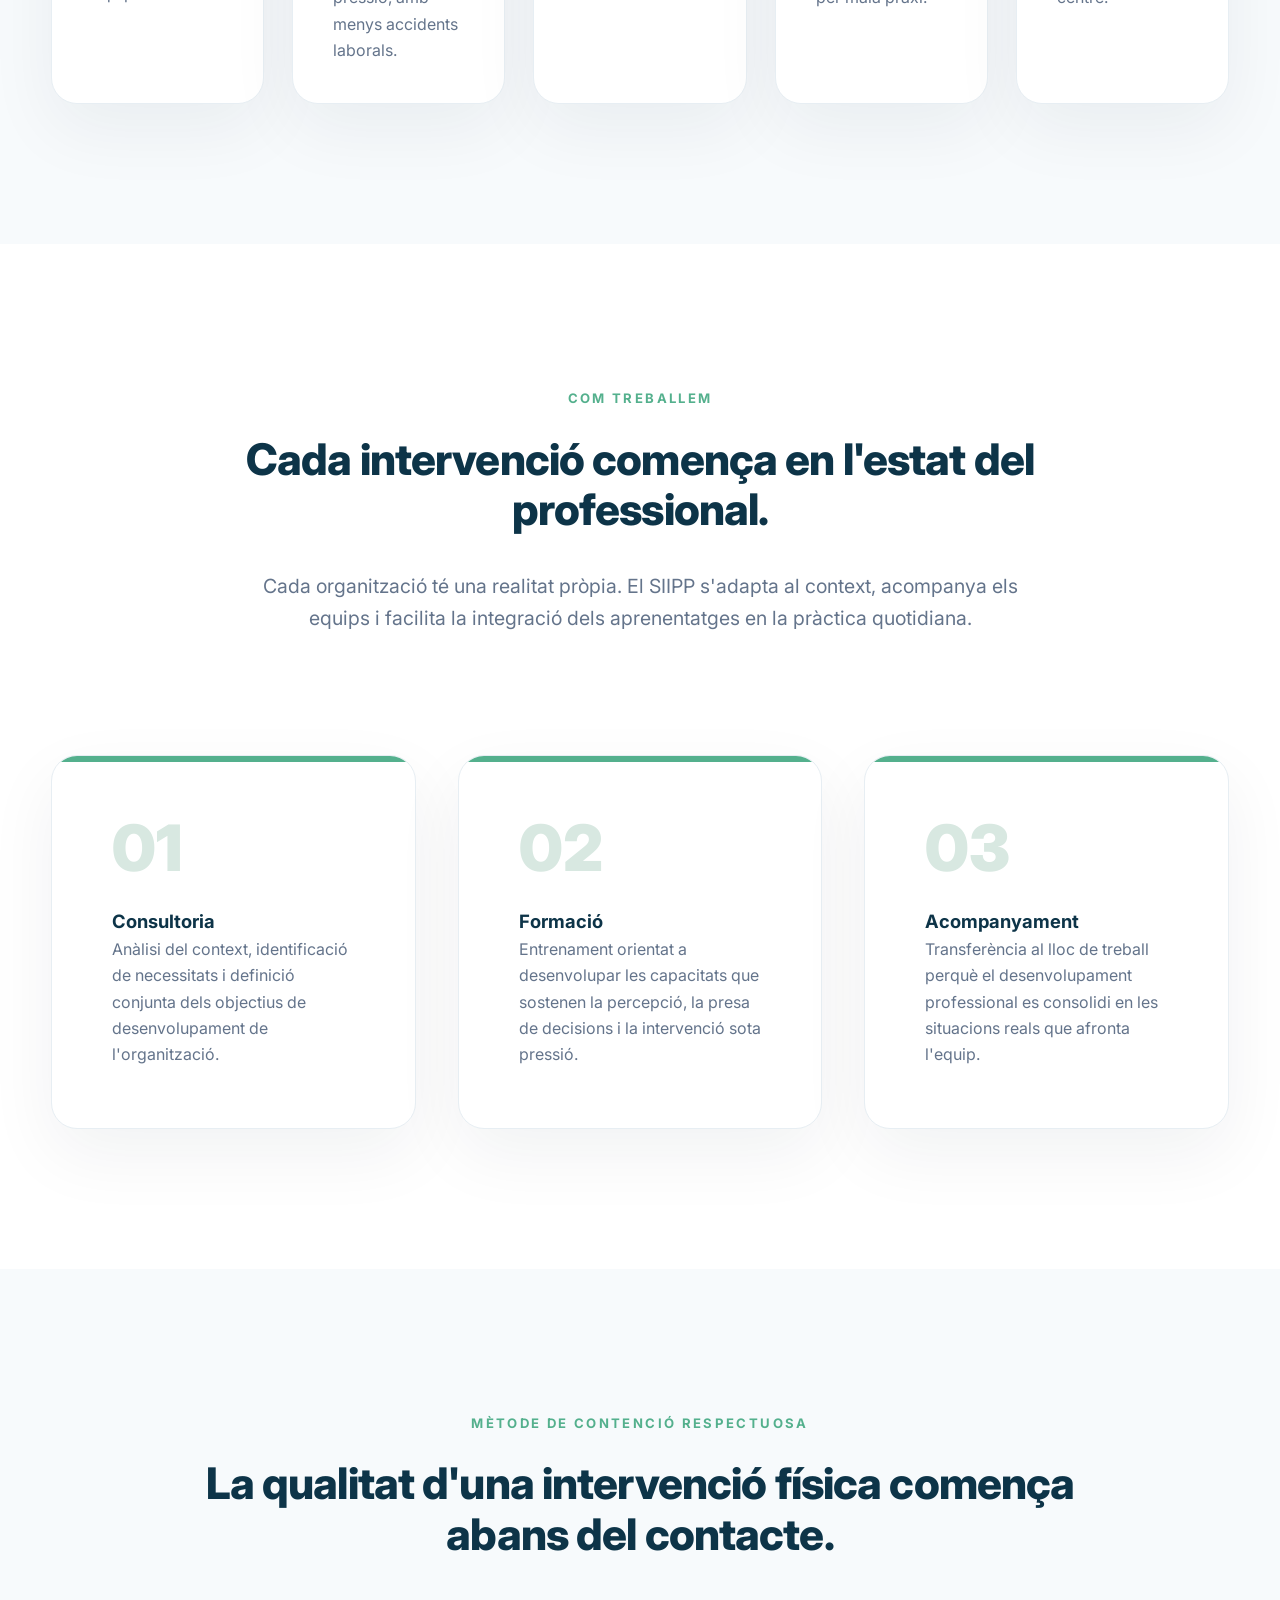
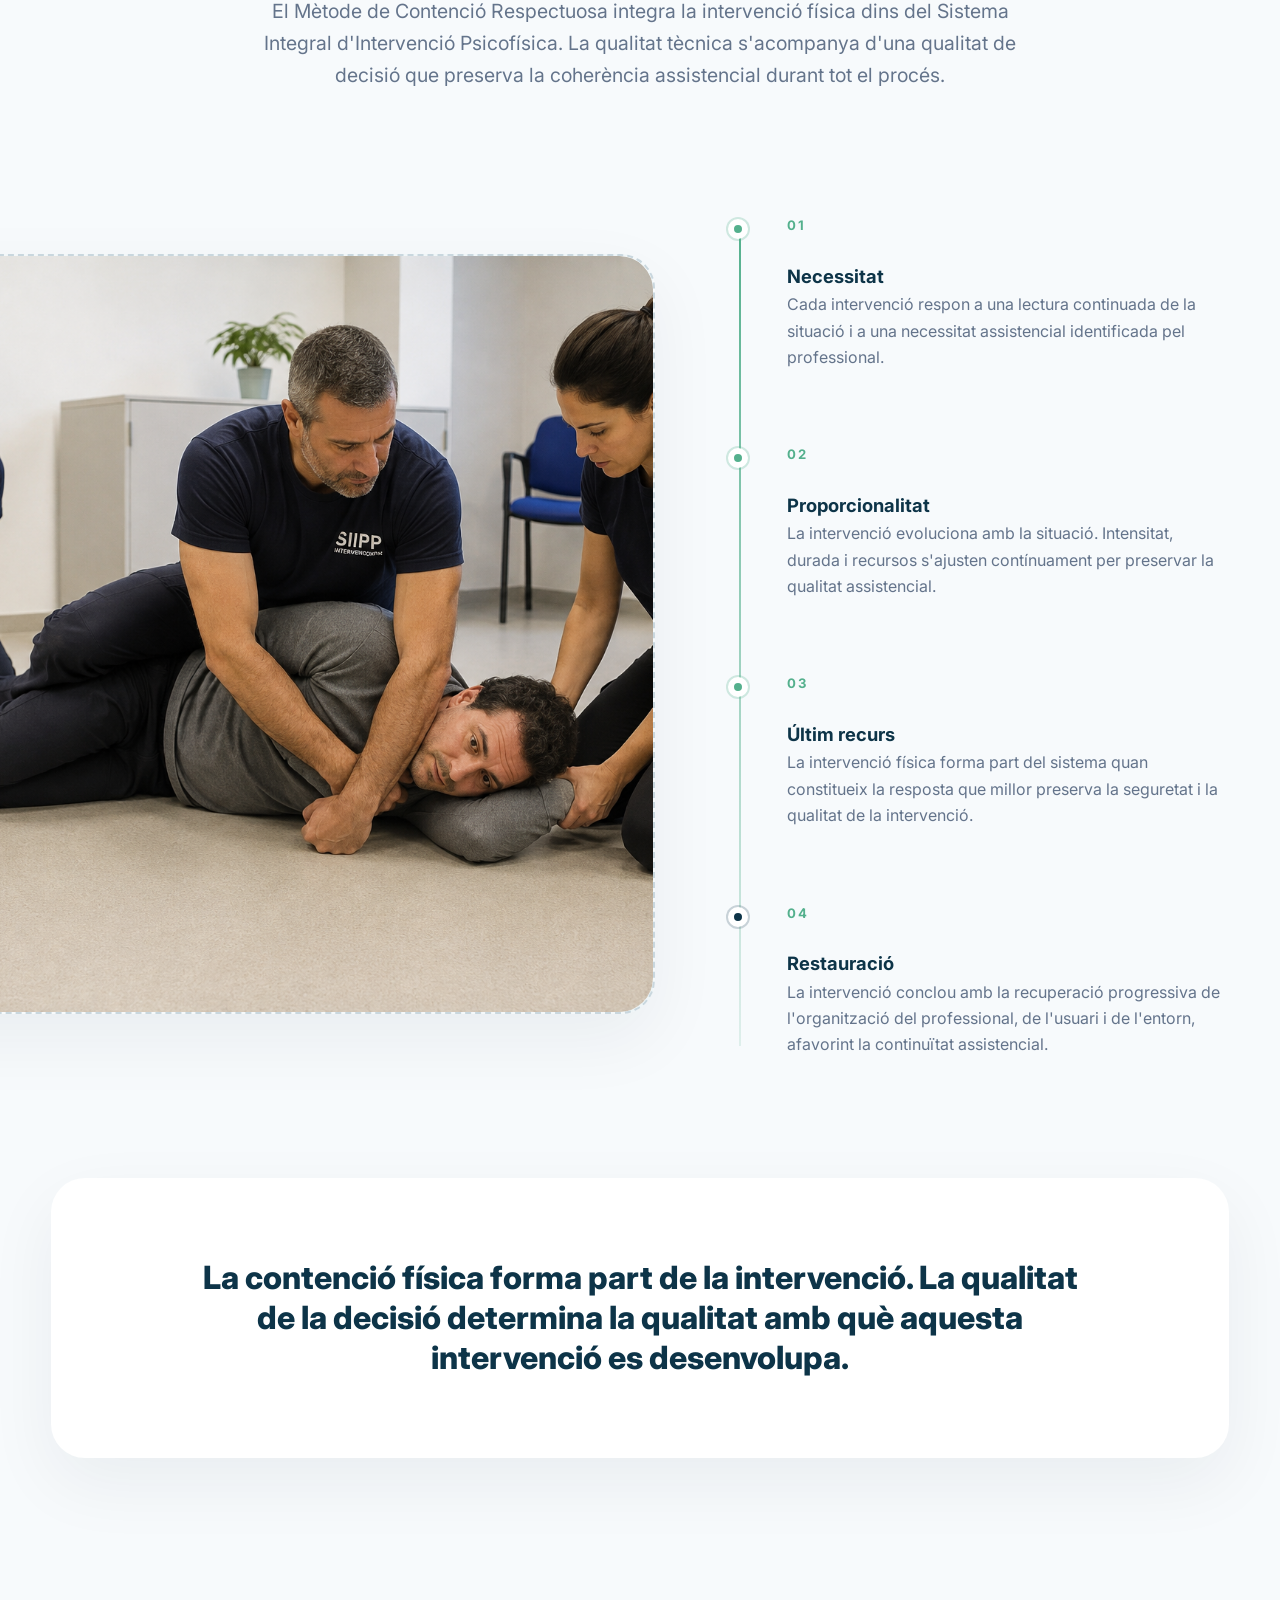
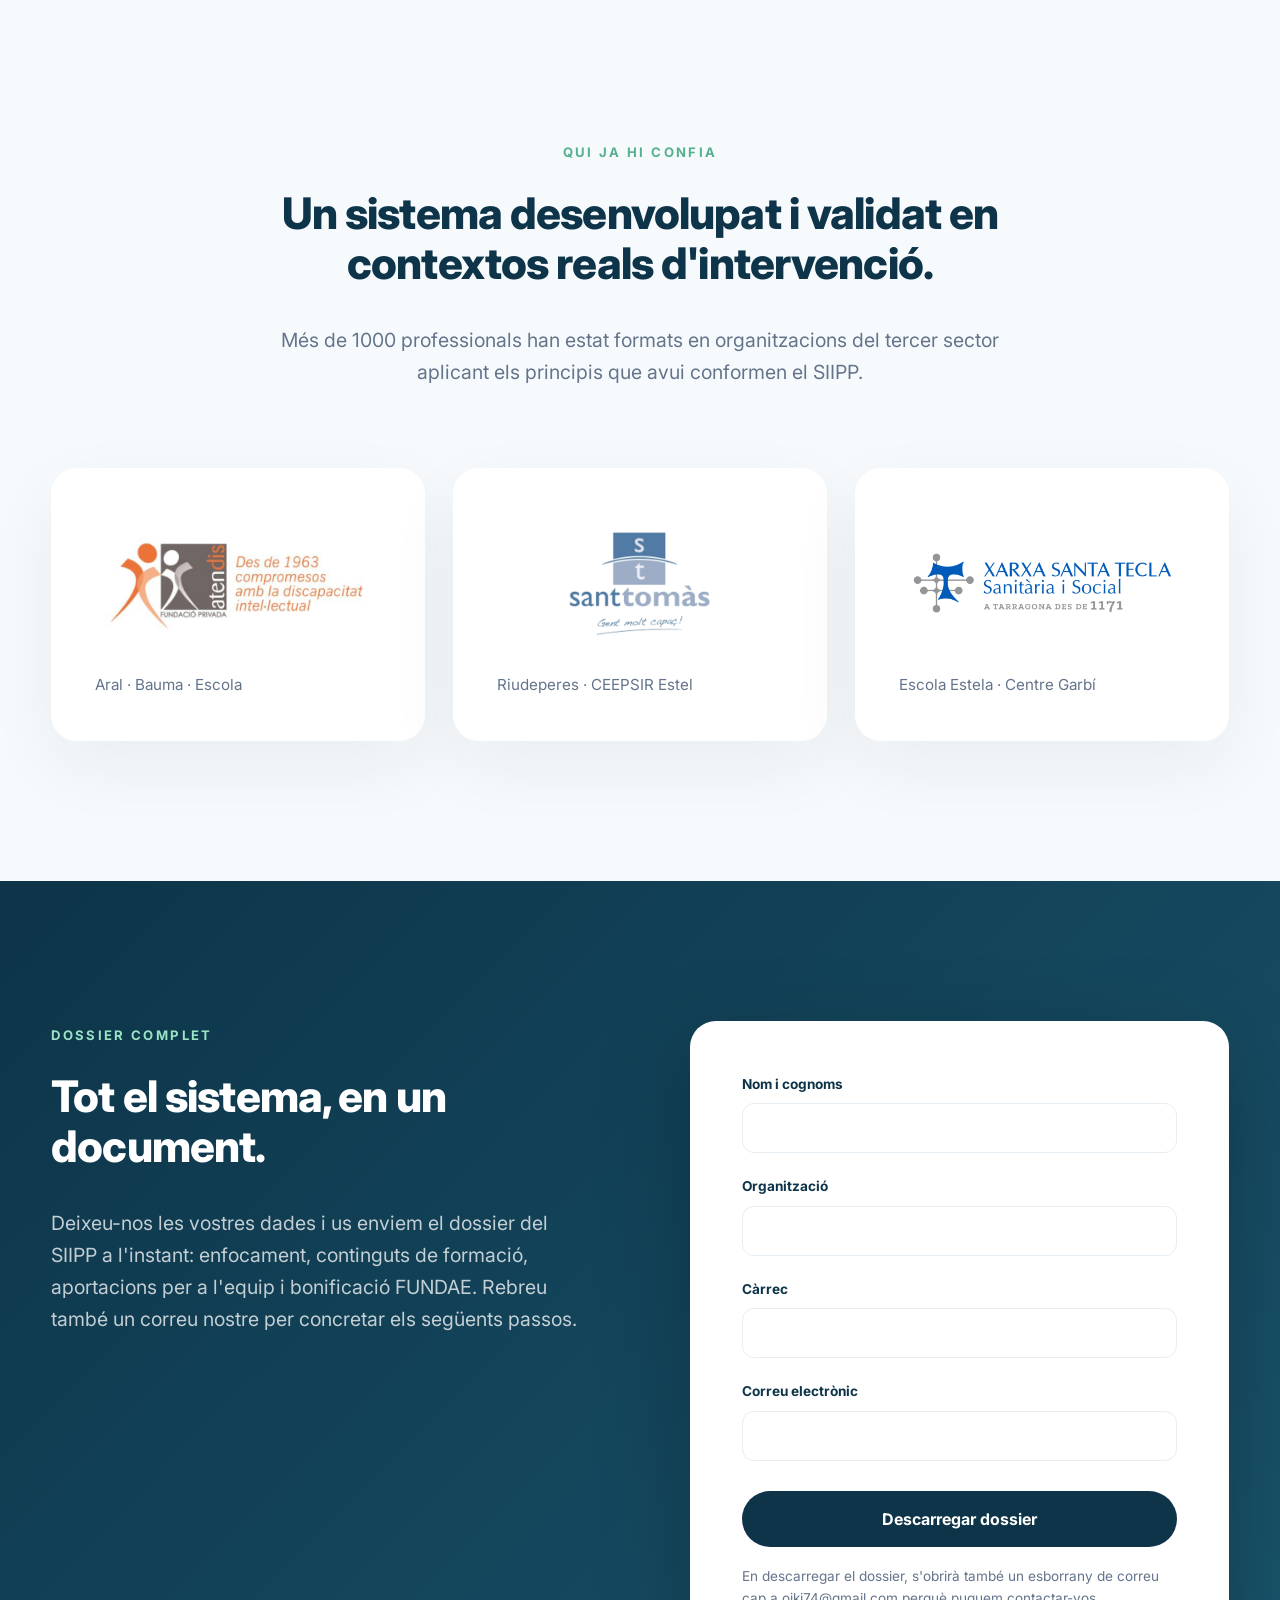
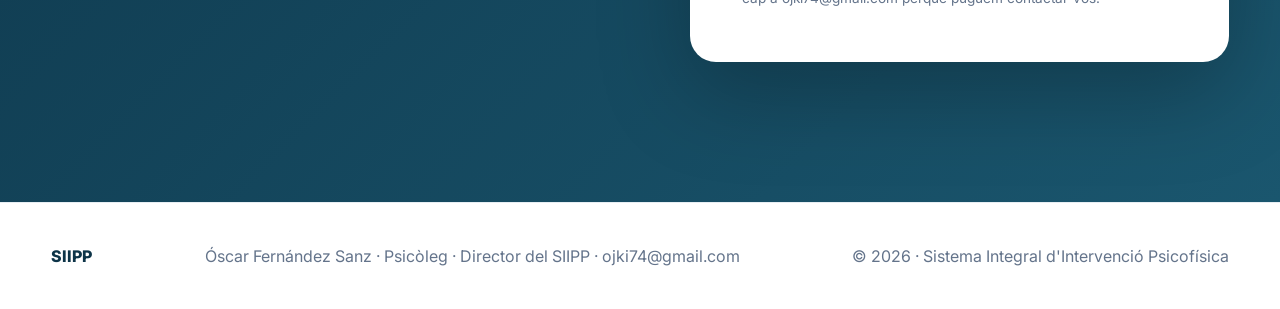
==== commit 4a742336: "Add Spanish language link and fix HTML end tag" ====
--- a/index.html
+++ b/index.html
@@ -133,6 +133,7 @@
         <a href="#confianca">Qui ja hi confia</a>
         <a href="#metodologia">Metodologia</a>
         <a href="#dossier" class="button primary">Descarregar dossier</a>
+        <a href="index-es.html" style="font-weight:700;font-size:.85rem;color:var(--text-soft);">ES</a>
       </div>
     </nav>
   </div>
@@ -415,7 +416,6 @@
   btn.disabled = false;
   btn.textContent = "Descarregar dossier";
 });
-});
 </script>
 
 </body>
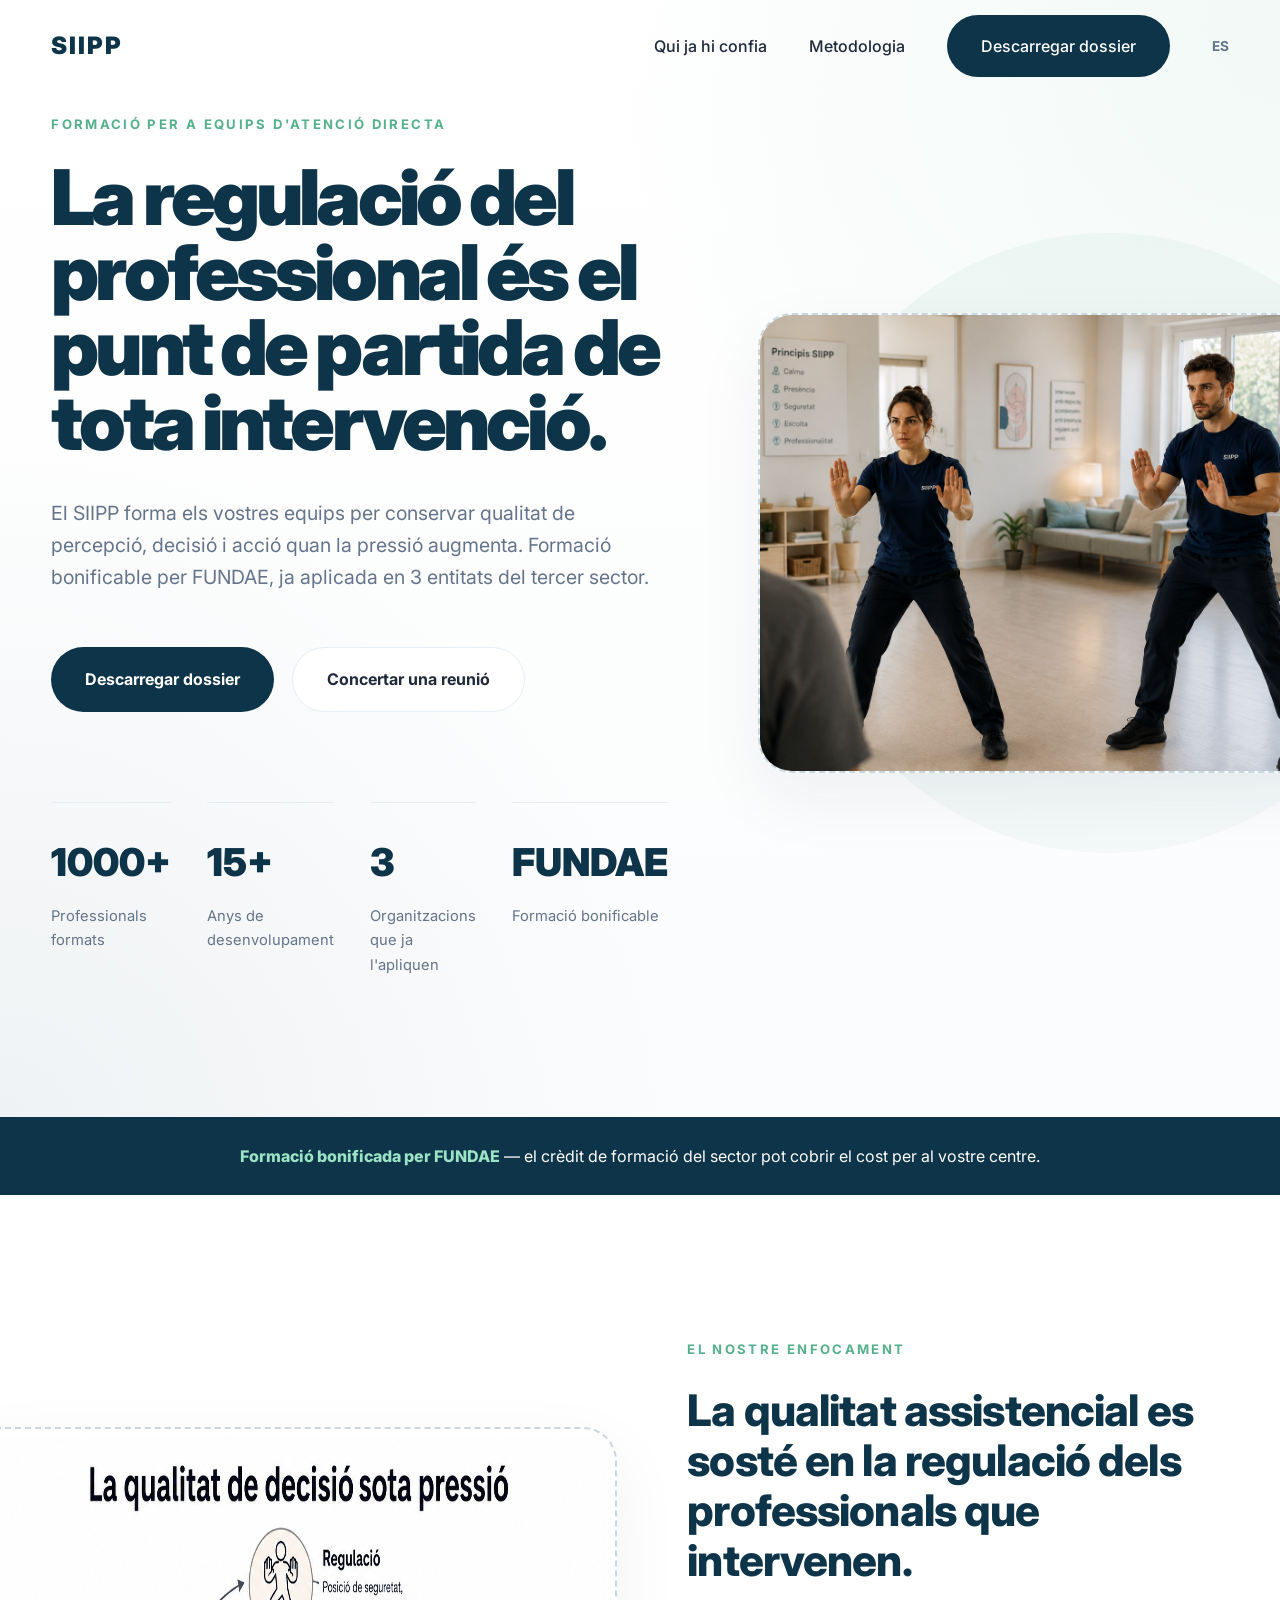
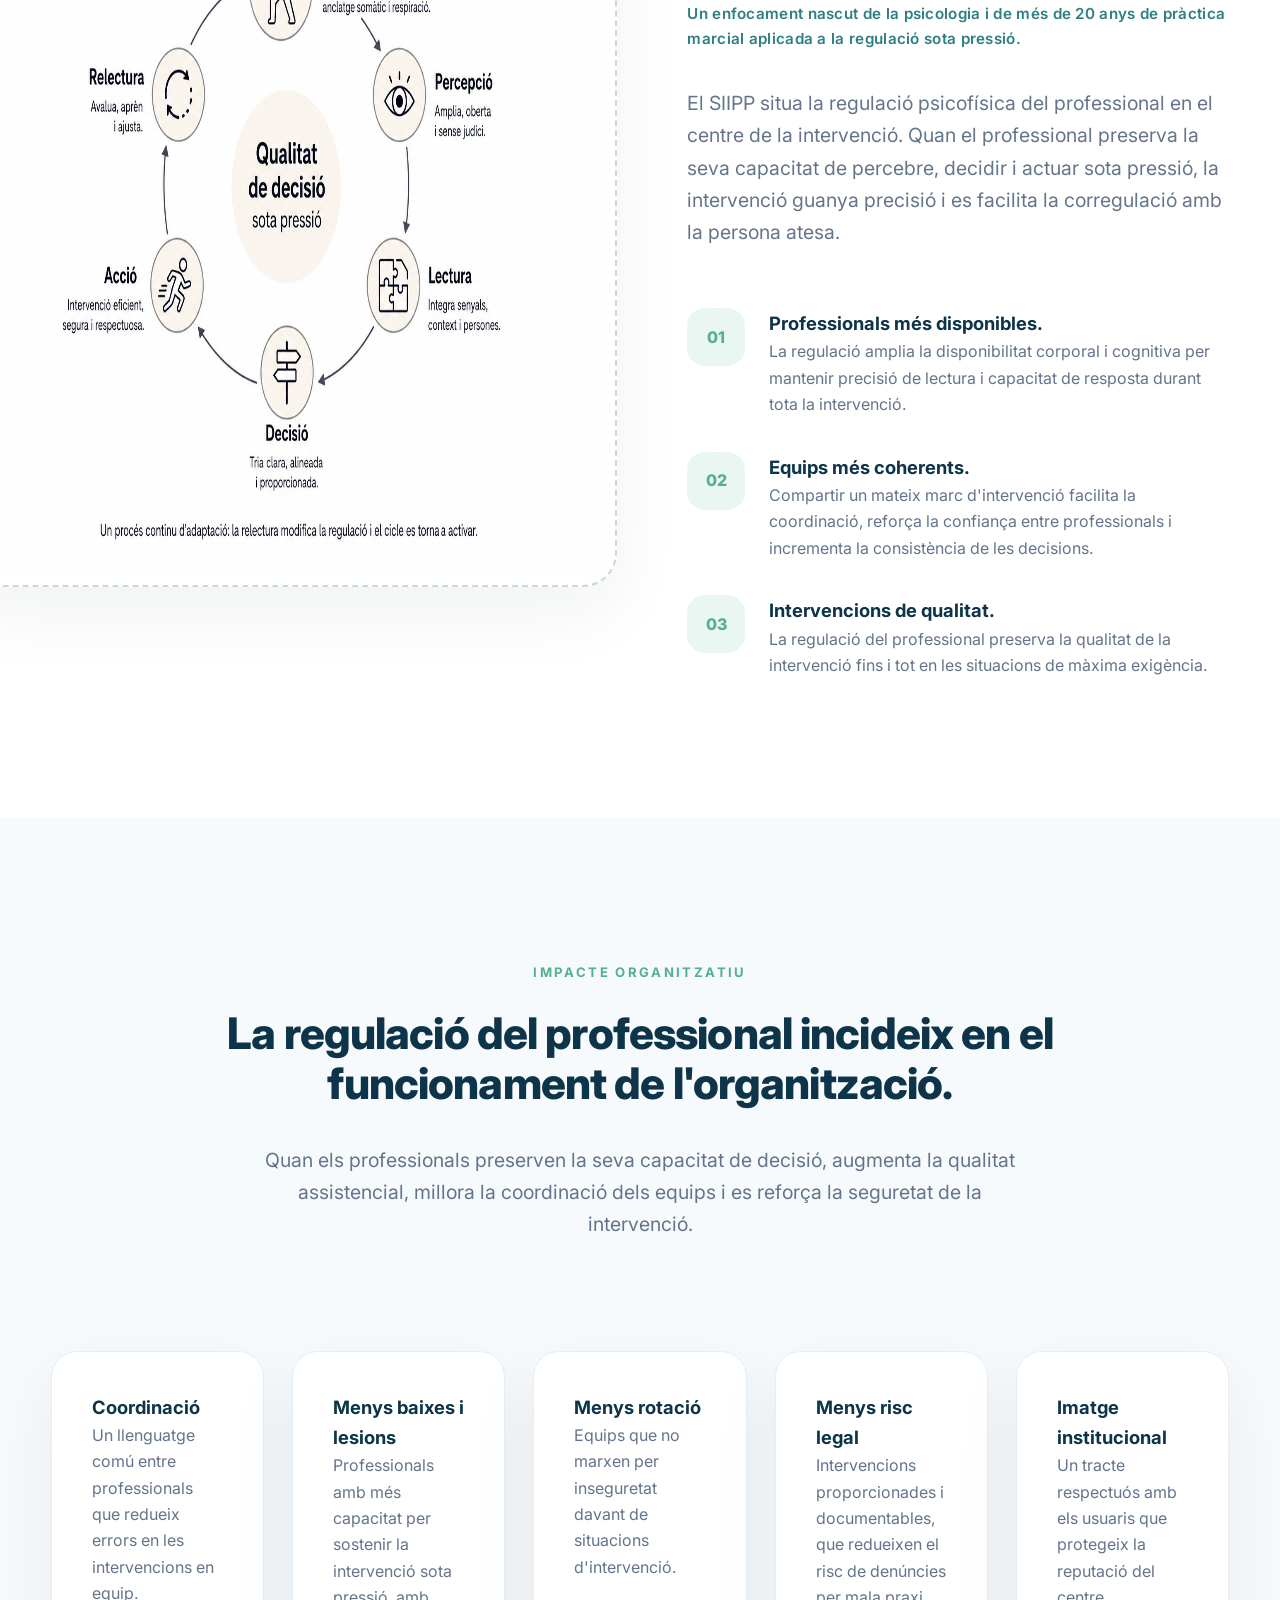
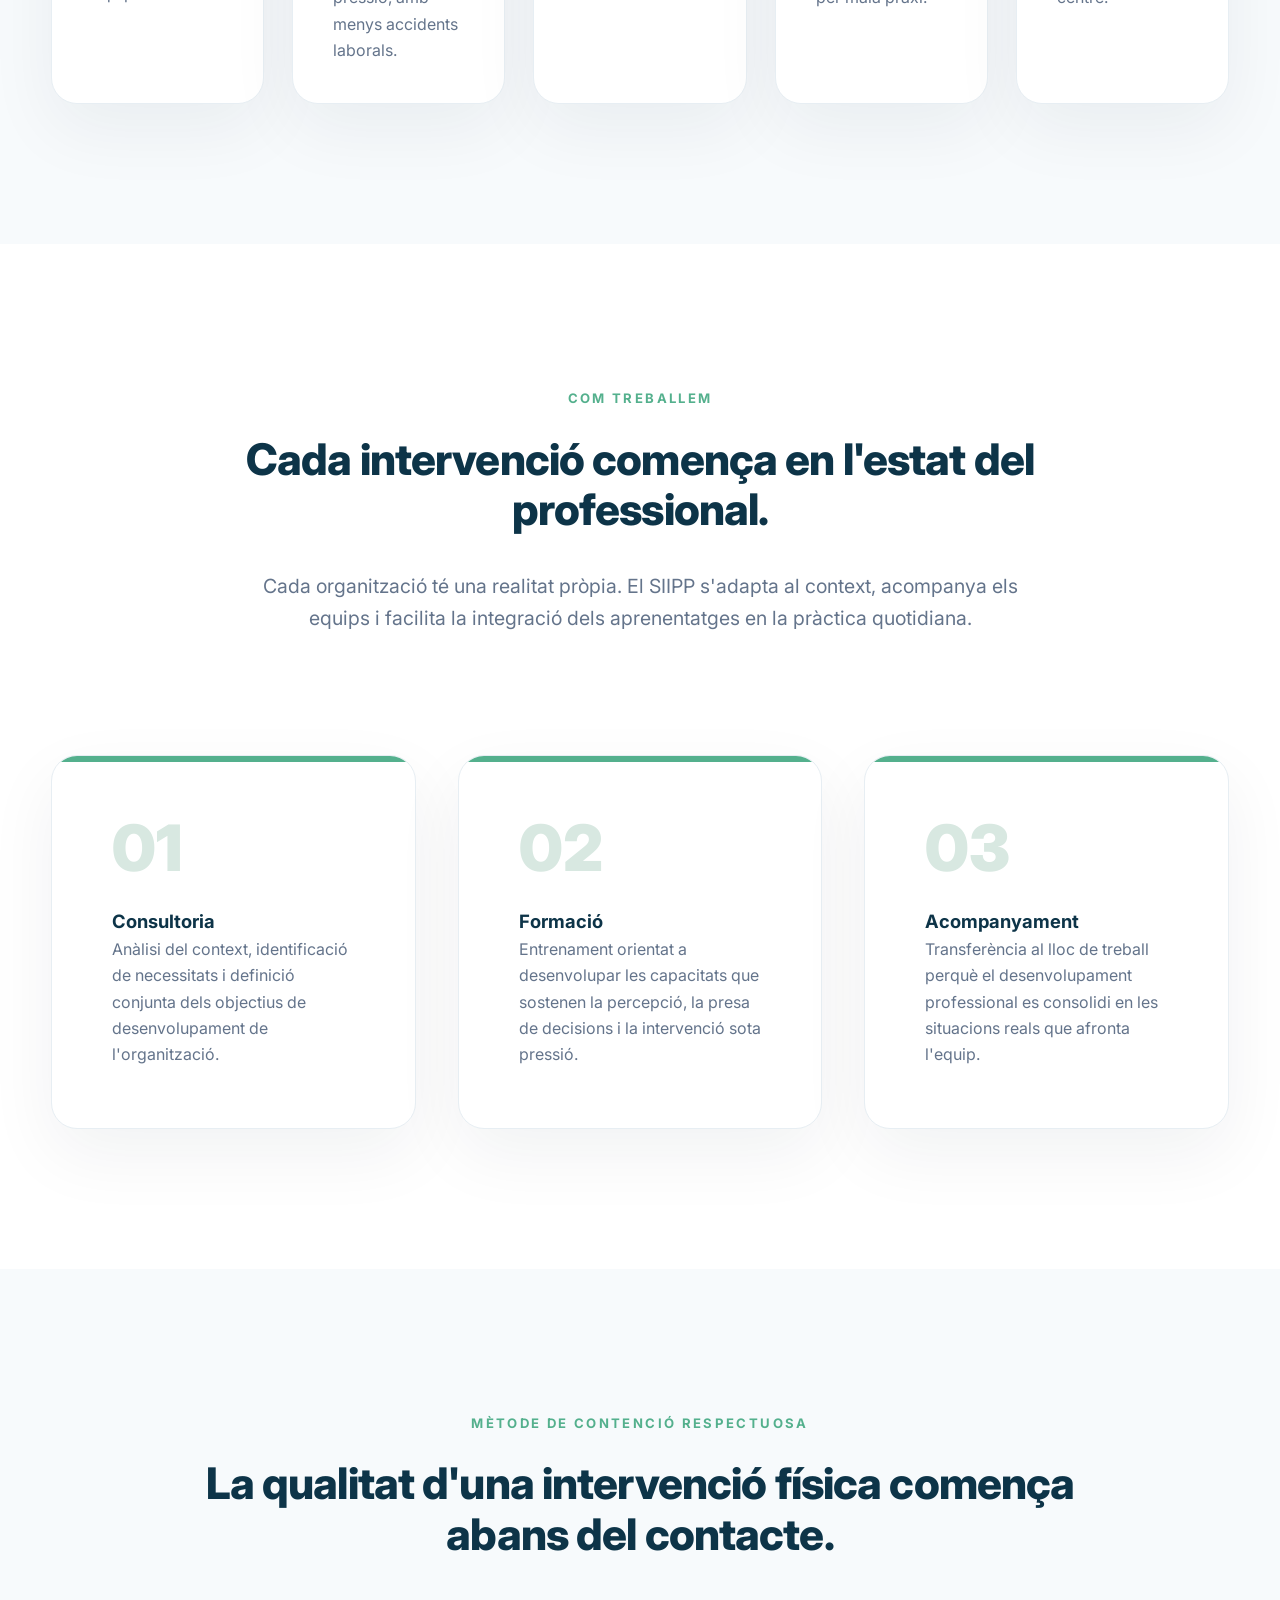
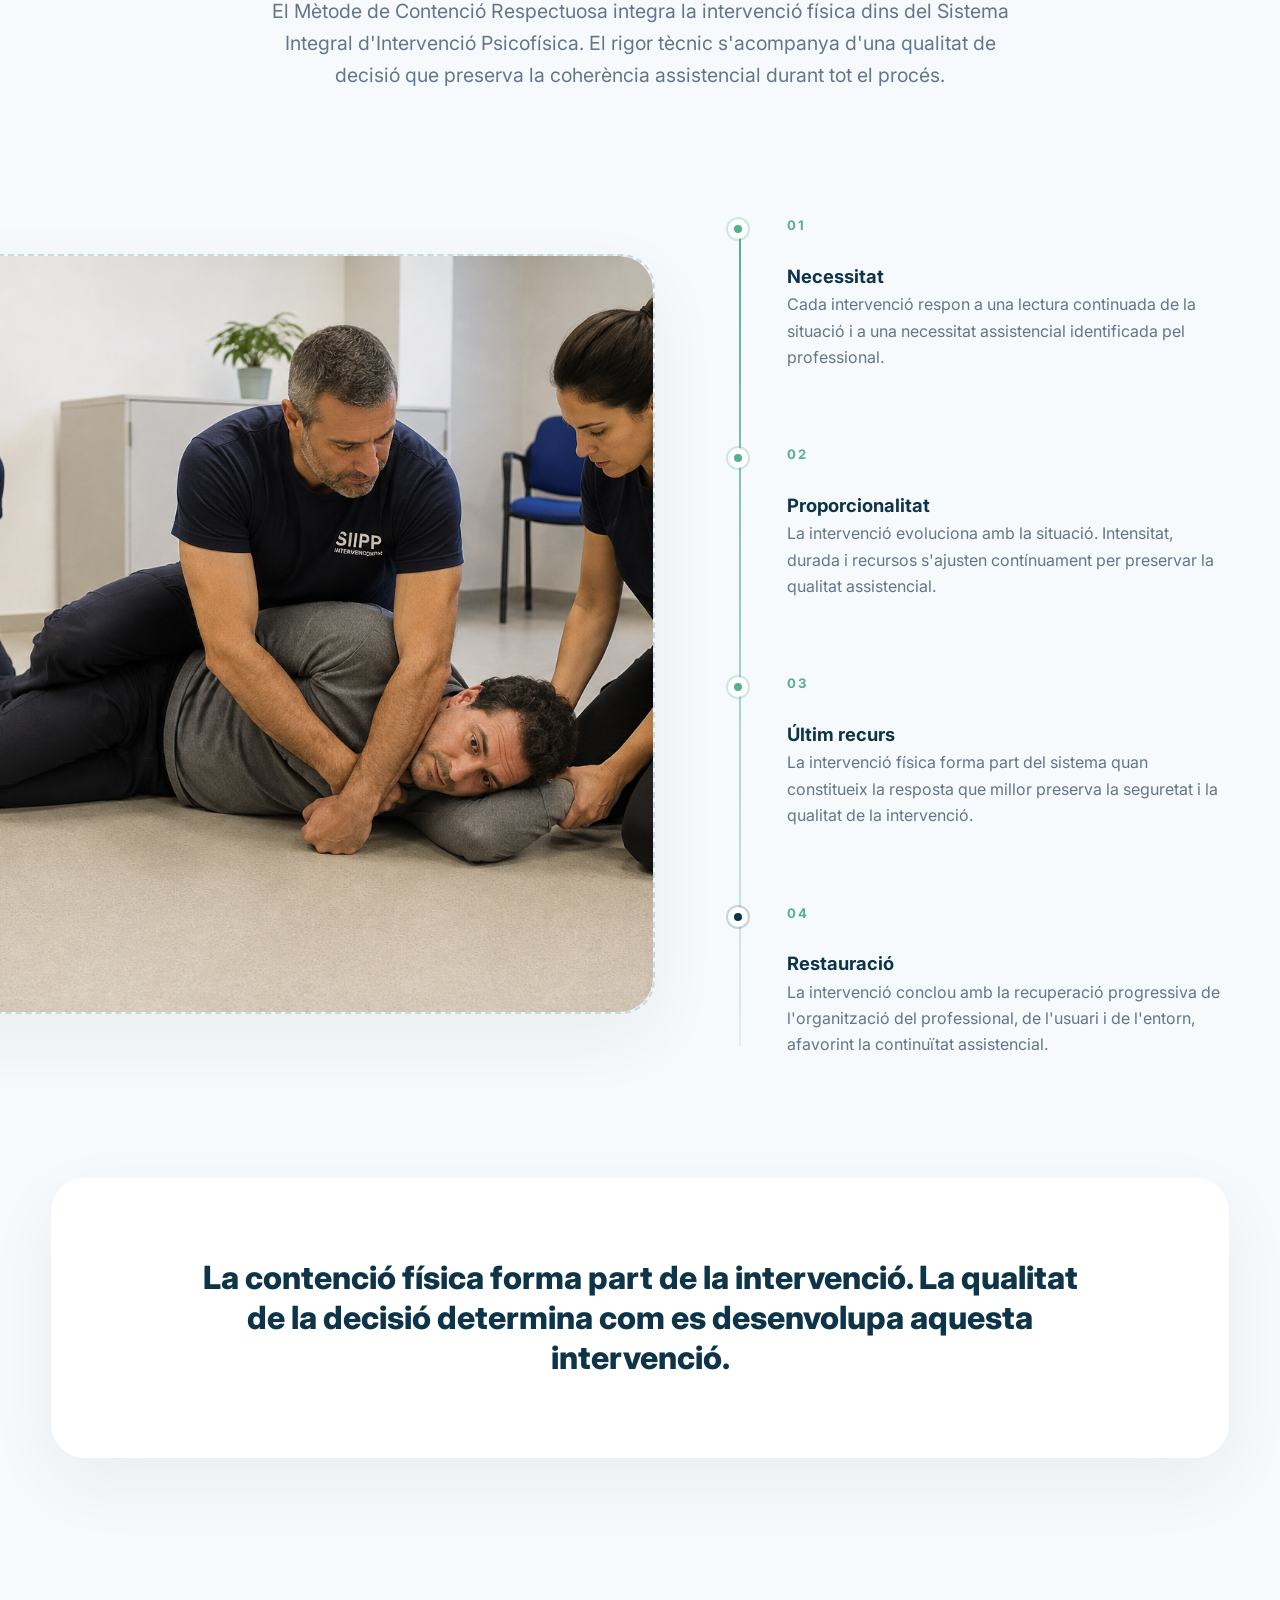
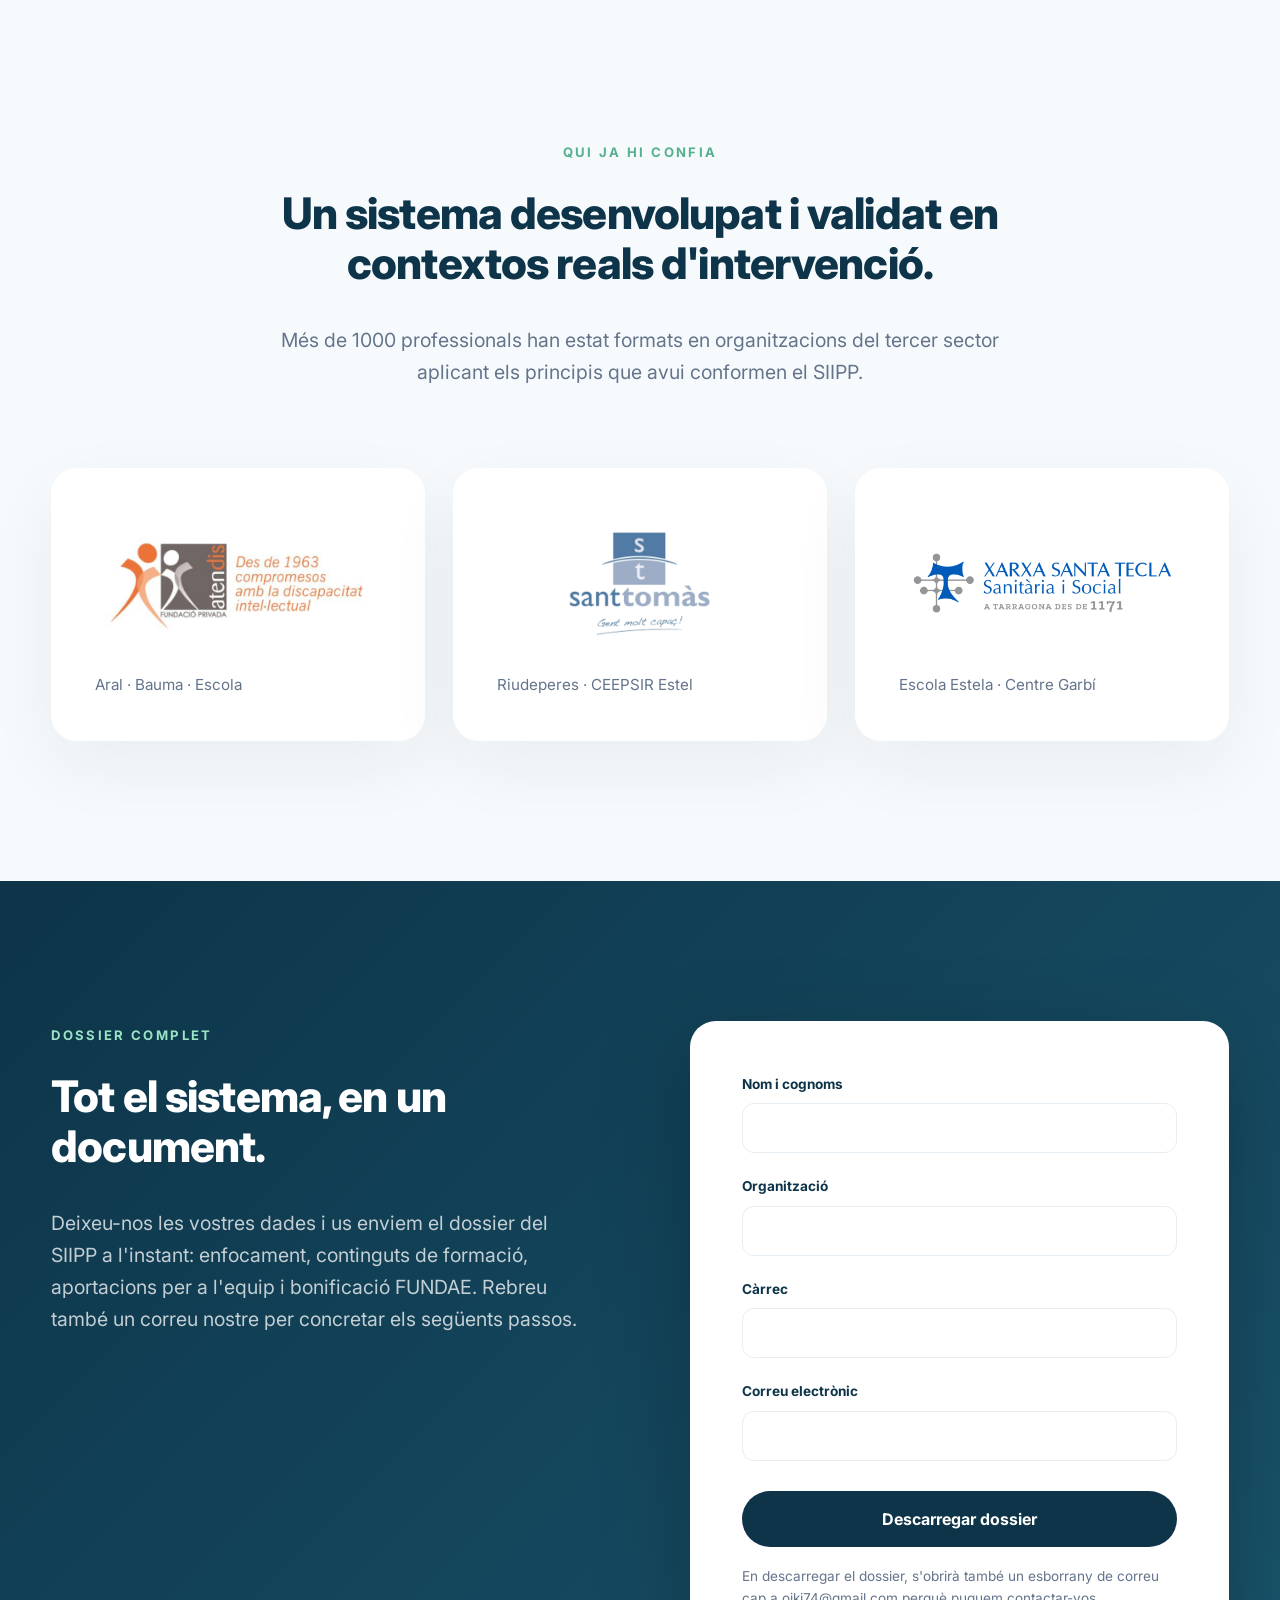
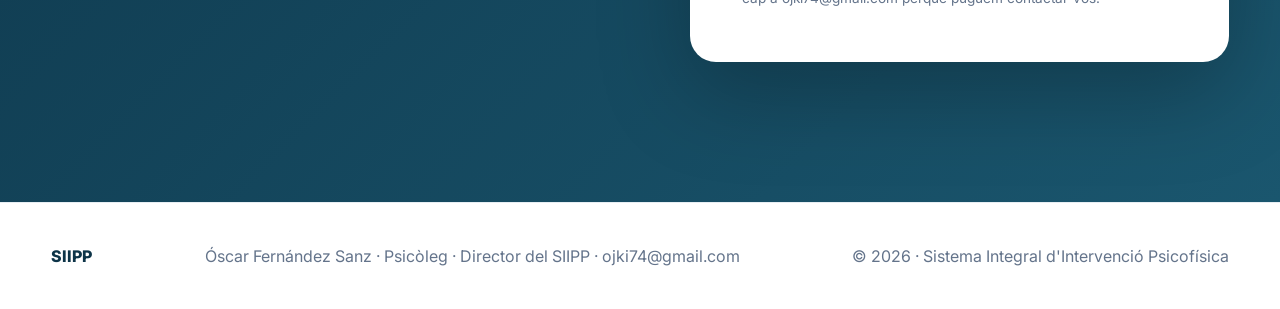
==== commit 627ce6a9: "Revise text for clarity and precision" ====
--- a/index.html
+++ b/index.html
@@ -179,19 +179,19 @@
       </div>
       <div>
         <div class="overline">El nostre enfocament</div>
-        <h2>La qualitat assistencial emergeix de la regulació dels professionals que intervenen.</h2>
+       <h2>La qualitat assistencial es sosté en la regulació dels professionals que intervenen.</h2>
         <p style="margin-top:16px;font-size:.95rem;font-weight:600;color:var(--teal);letter-spacing:.02em;">
   Un enfocament nascut de la psicologia i de més de 20 anys de pràctica marcial aplicada a la regulació sota pressió.
 </p>
         <p class="lead" style="margin-top:36px;">
-          El SIIPP situa la regulació psicofísica del professional en el centre de la intervenció. Quan el professional preserva la seva capacitat de percebre, decidir i actuar sota pressió, augmenta la qualitat de la intervenció i es facilita la corregulació amb la persona atesa.
+        El SIIPP situa la regulació psicofísica del professional en el centre de la intervenció. Quan el professional preserva la seva capacitat de percebre, decidir i actuar sota pressió, la intervenció guanya precisió i es facilita la corregulació amb la persona atesa.
         </p>
 
         <div style="margin-top:60px;display:flex;flex-direction:column;gap:34px;">
           <div style="display:flex;gap:24px;align-items:flex-start;">
             <div style="width:58px;height:58px;border-radius:18px;background:rgba(84,176,141,.12);display:flex;align-items:center;justify-content:center;font-weight:800;color:var(--green);flex-shrink:0;">01</div>
             <div><h3 class="small-title">Professionals més disponibles.</h3>
-            <p>La regulació amplia la disponibilitat corporal i cognitiva per mantenir qualitat de lectura i capacitat de resposta durant tota la intervenció.</p></div>
+           <p>La regulació amplia la disponibilitat corporal i cognitiva per mantenir precisió de lectura i capacitat de resposta durant tota la intervenció.</p></div>
           </div>
           <div style="display:flex;gap:24px;align-items:flex-start;">
             <div style="width:58px;height:58px;border-radius:18px;background:rgba(84,176,141,.12);display:flex;align-items:center;justify-content:center;font-weight:800;color:var(--green);flex-shrink:0;">02</div>
@@ -213,7 +213,7 @@
   <div class="container">
     <div style="text-align:center;max-width:900px;margin:auto;">
       <div class="overline">Impacte organitzatiu</div>
-      <h2>La regulació del professional transforma el funcionament de l'organització.</h2>
+      <h2>La regulació del professional incideix en el funcionament de l'organització.</h2>
       <p class="lead" style="max-width:760px;margin:36px auto 0;">
         Quan els professionals preserven la seva capacitat de decisió, augmenta la qualitat assistencial, millora la coordinació dels equips i es reforça la seguretat de la intervenció.
       </p>
@@ -266,7 +266,7 @@
       <div class="overline">Mètode de Contenció Respectuosa</div>
       <h2>La qualitat d'una intervenció física comença abans del contacte.</h2>
       <p class="lead" style="max-width:760px;margin:36px auto 0;">
-        El Mètode de Contenció Respectuosa integra la intervenció física dins del Sistema Integral d'Intervenció Psicofísica. La qualitat tècnica s'acompanya d'una qualitat de decisió que preserva la coherència assistencial durant tot el procés.
+        El Mètode de Contenció Respectuosa integra la intervenció física dins del Sistema Integral d'Intervenció Psicofísica. El rigor tècnic s'acompanya d'una qualitat de decisió que preserva la coherència assistencial durant tot el procés.
       </p>
     </div>
    <div style="margin-top:120px;display:grid;grid-template-columns:1.05fr .95fr;gap:100px;align-items:center;">
@@ -301,7 +301,7 @@
 </div>
     <div style="margin-top:120px;padding:80px;border-radius:34px;background:white;box-shadow:var(--shadow);text-align:center;">
       <h3 style="font-size:2rem;font-weight:800;line-height:1.25;max-width:900px;margin:auto;color:var(--navy);">
-        La contenció física forma part de la intervenció. La qualitat de la decisió determina la qualitat amb què aquesta intervenció es desenvolupa.
+       La contenció física forma part de la intervenció. La qualitat de la decisió determina com es desenvolupa aquesta intervenció.
       </h3>
     </div>
   </div>
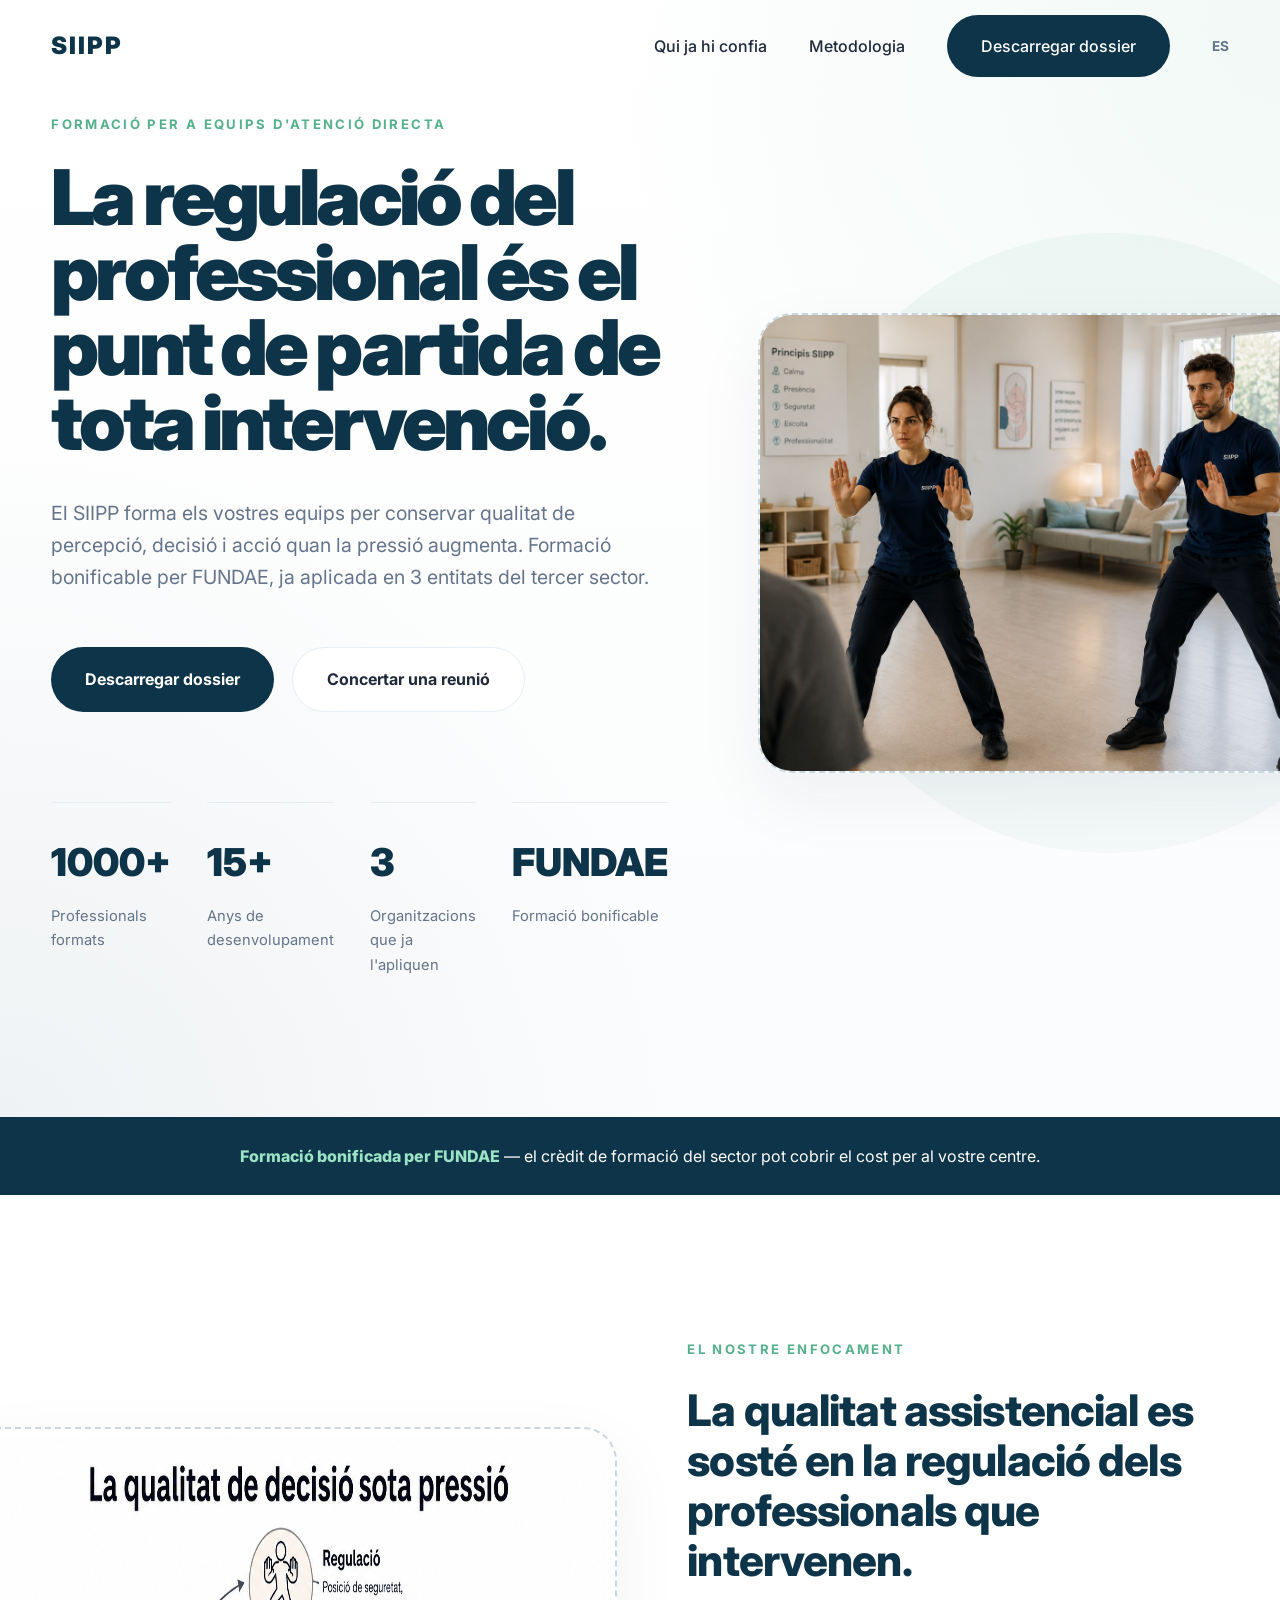
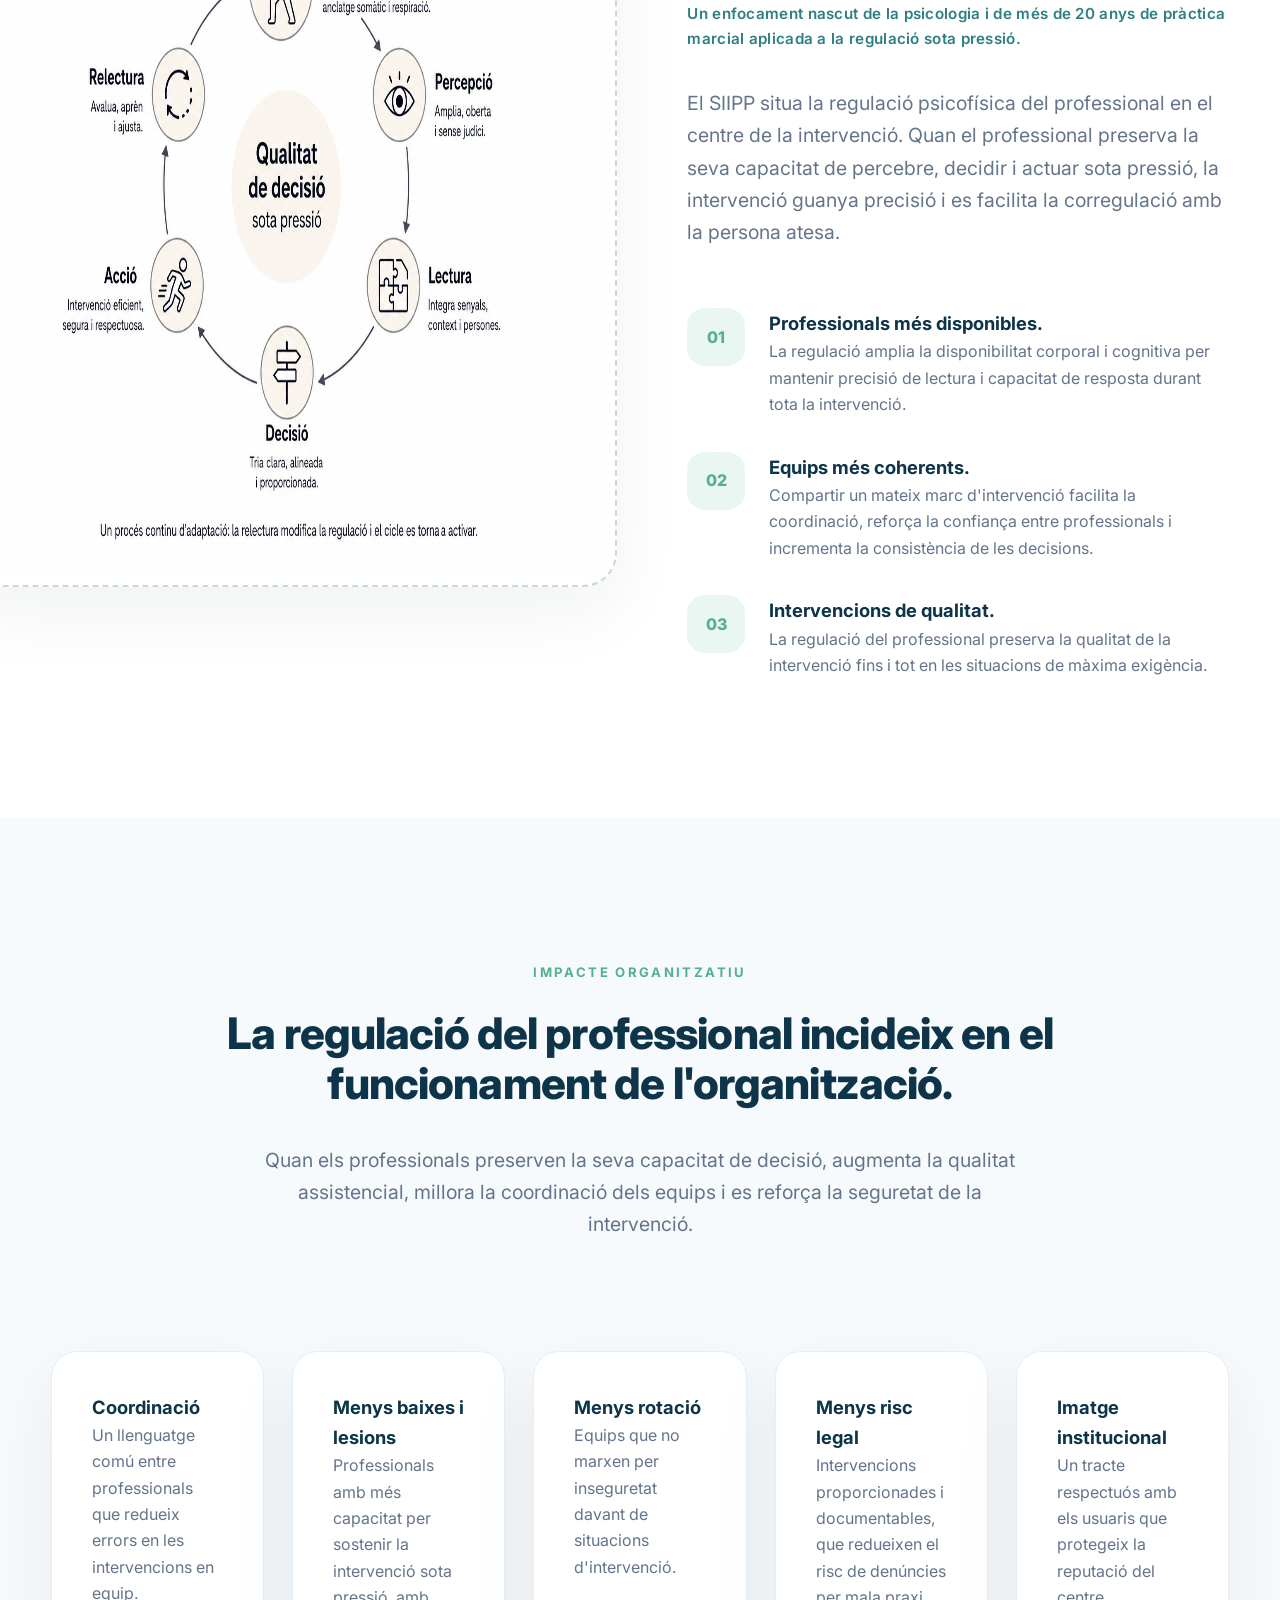
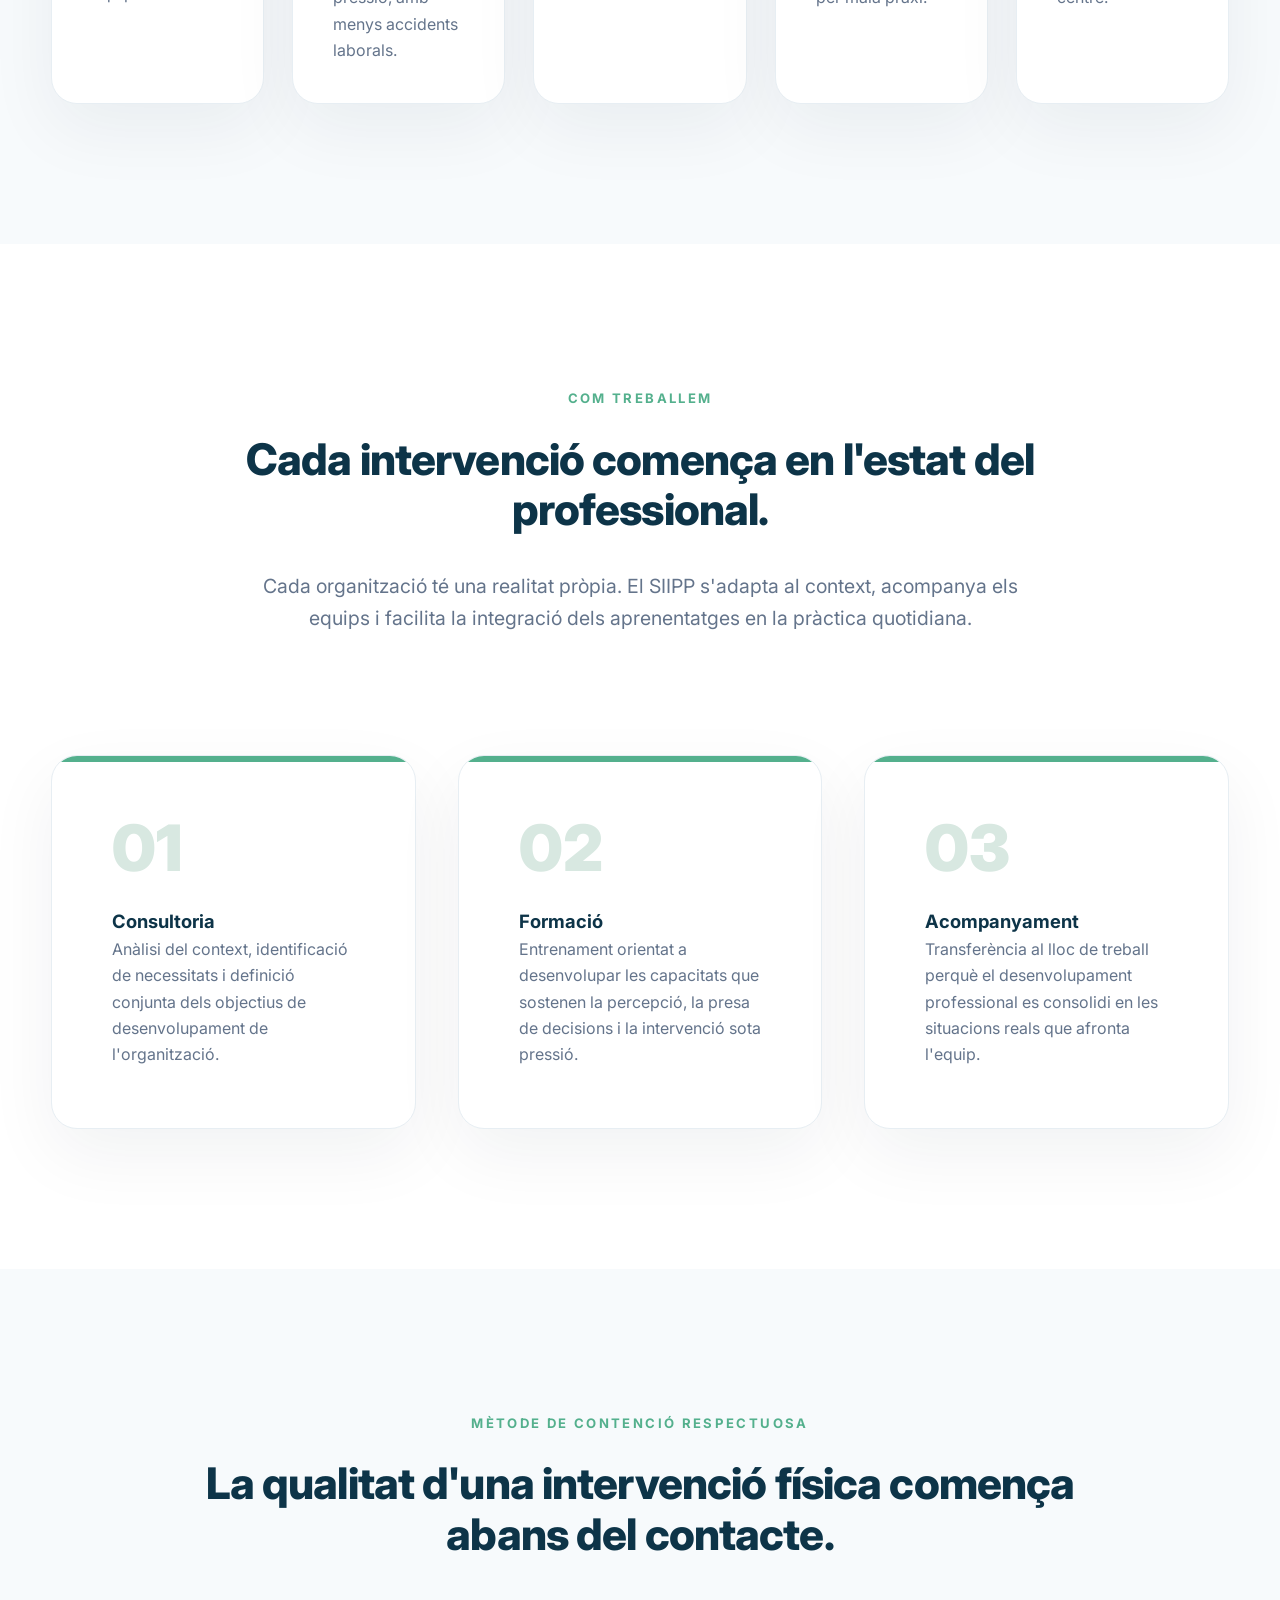
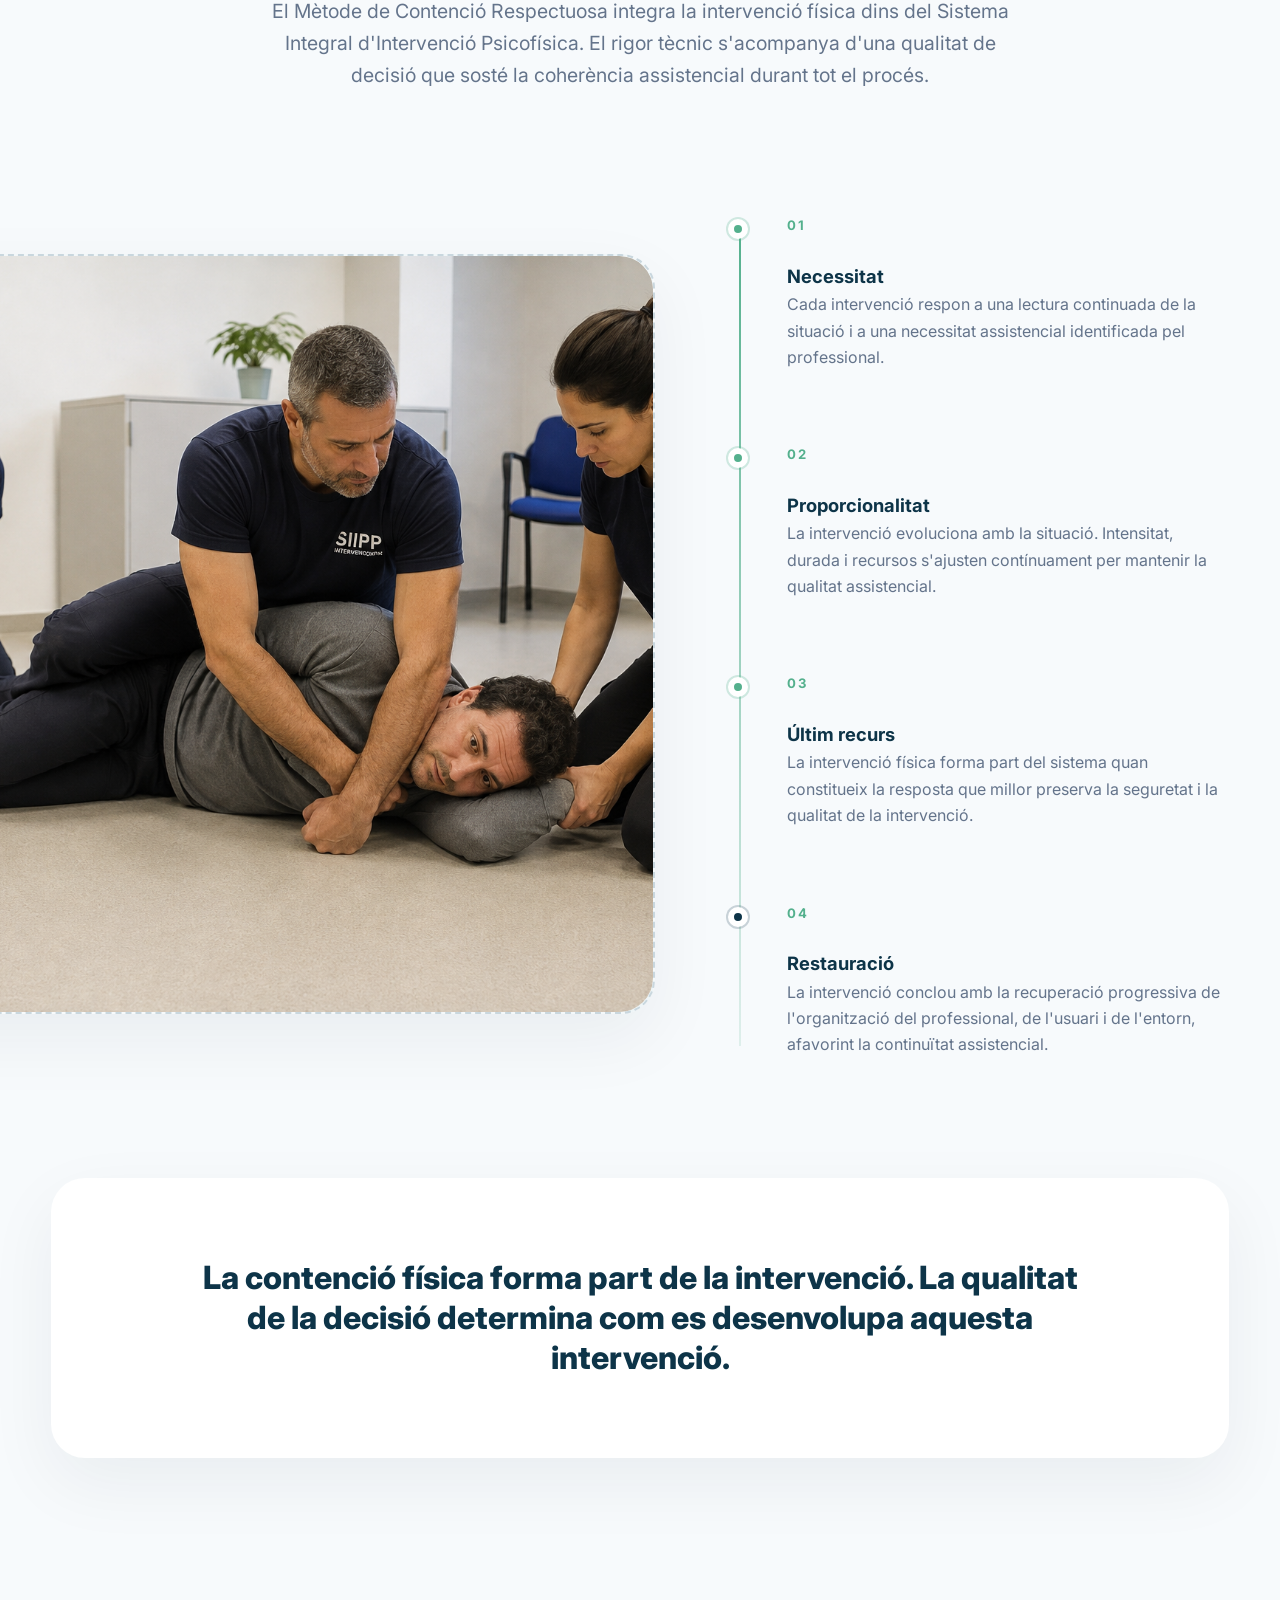
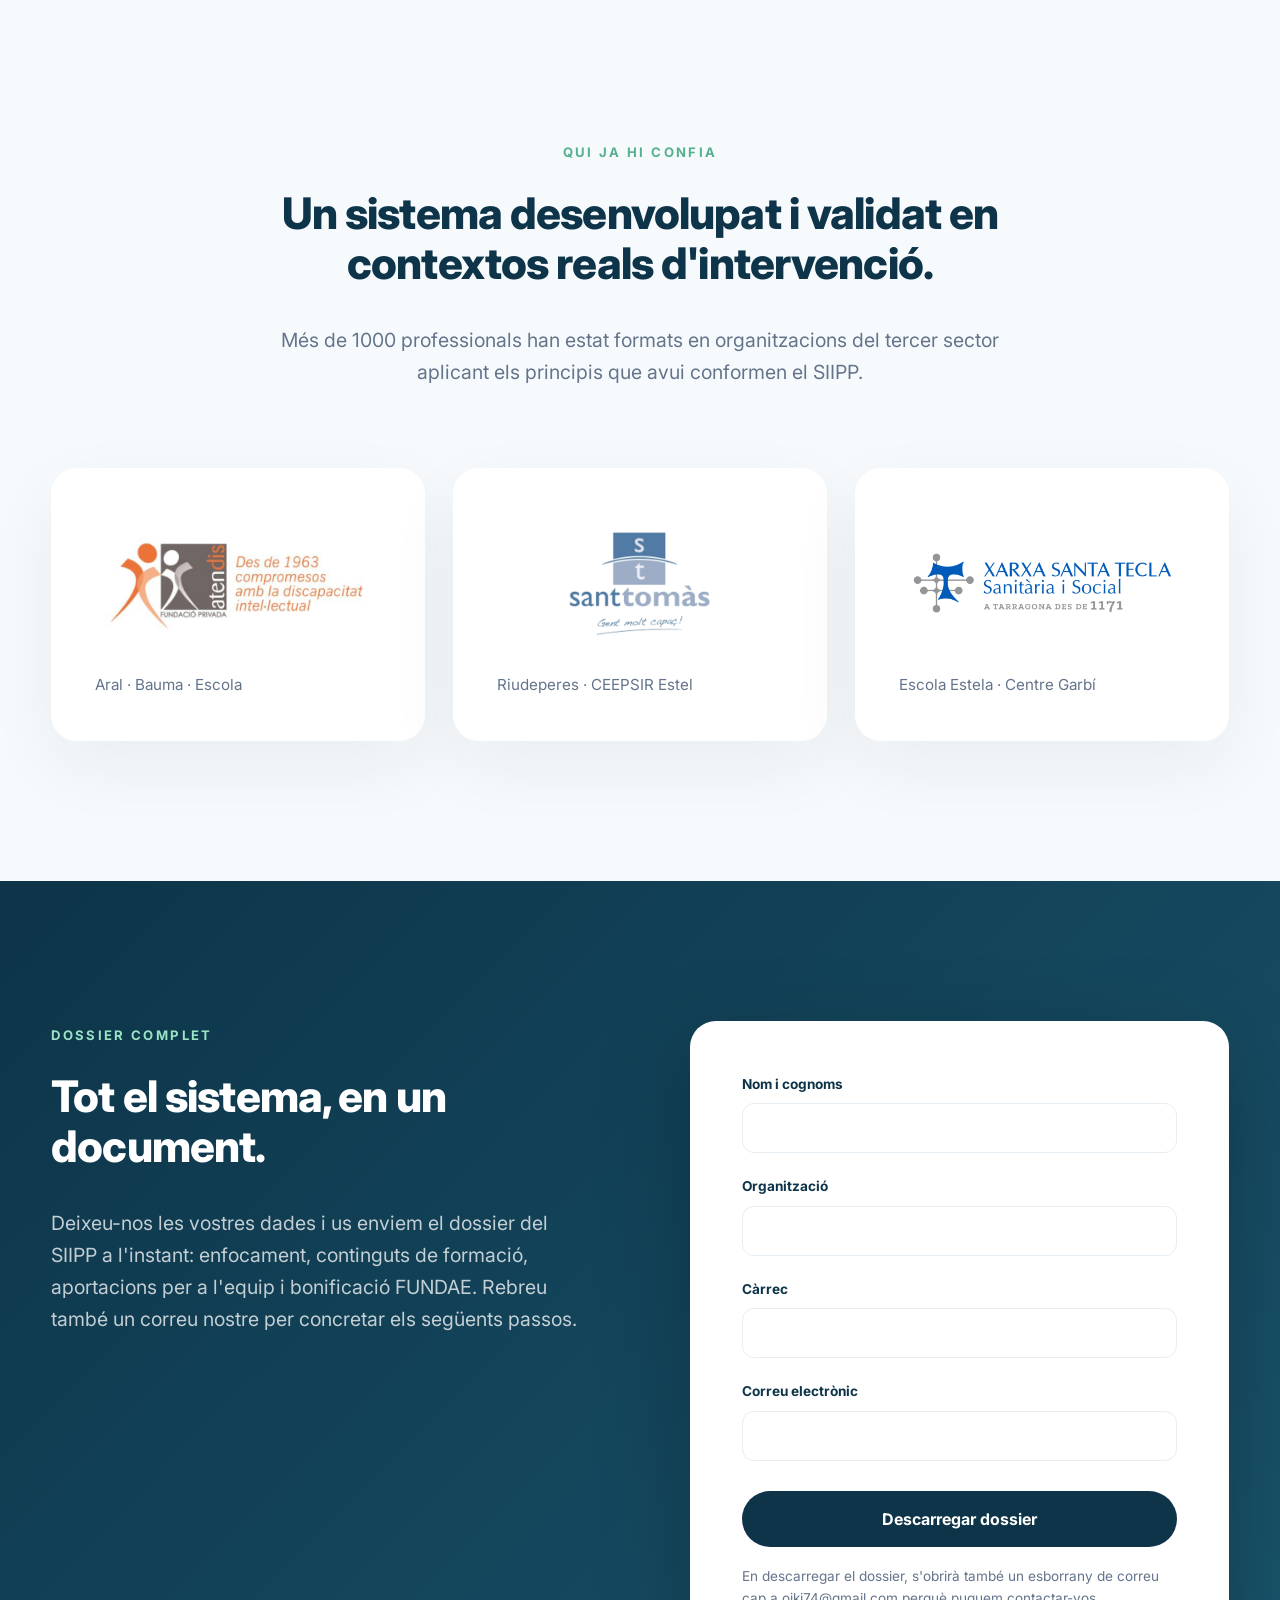
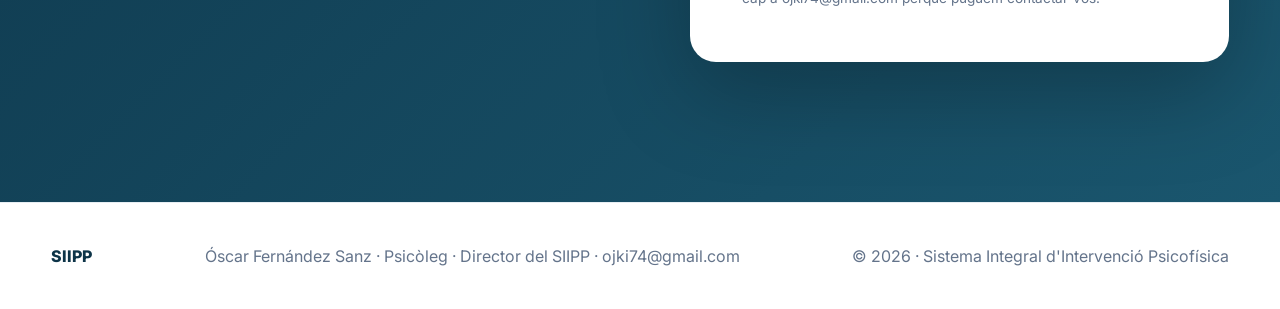
==== commit ae5011ec: "Update text for clarity in index.html" ====
--- a/index.html
+++ b/index.html
@@ -266,7 +266,7 @@
       <div class="overline">Mètode de Contenció Respectuosa</div>
       <h2>La qualitat d'una intervenció física comença abans del contacte.</h2>
       <p class="lead" style="max-width:760px;margin:36px auto 0;">
-        El Mètode de Contenció Respectuosa integra la intervenció física dins del Sistema Integral d'Intervenció Psicofísica. El rigor tècnic s'acompanya d'una qualitat de decisió que preserva la coherència assistencial durant tot el procés.
+        El Mètode de Contenció Respectuosa integra la intervenció física dins del Sistema Integral d'Intervenció Psicofísica. El rigor tècnic s'acompanya d'una qualitat de decisió que sosté la coherència assistencial durant tot el procés.
       </p>
     </div>
    <div style="margin-top:120px;display:grid;grid-template-columns:1.05fr .95fr;gap:100px;align-items:center;">
@@ -283,7 +283,7 @@
       <div style="position:absolute;left:-59px;top:8px;width:20px;height:20px;border-radius:50%;background:var(--green);border:6px solid white;box-shadow:0 0 0 2px rgba(84,176,141,.25);"></div>
       <div class="overline">02</div>
       <h3 class="small-title">Proporcionalitat</h3>
-      <p>La intervenció evoluciona amb la situació. Intensitat, durada i recursos s'ajusten contínuament per preservar la qualitat assistencial.</p>
+      <p>La intervenció evoluciona amb la situació. Intensitat, durada i recursos s'ajusten contínuament per mantenir la qualitat assistencial.</p>
     </div>
     <div style="position:relative;margin-bottom:70px;">
       <div style="position:absolute;left:-59px;top:8px;width:20px;height:20px;border-radius:50%;background:var(--green);border:6px solid white;box-shadow:0 0 0 2px rgba(84,176,141,.25);"></div>
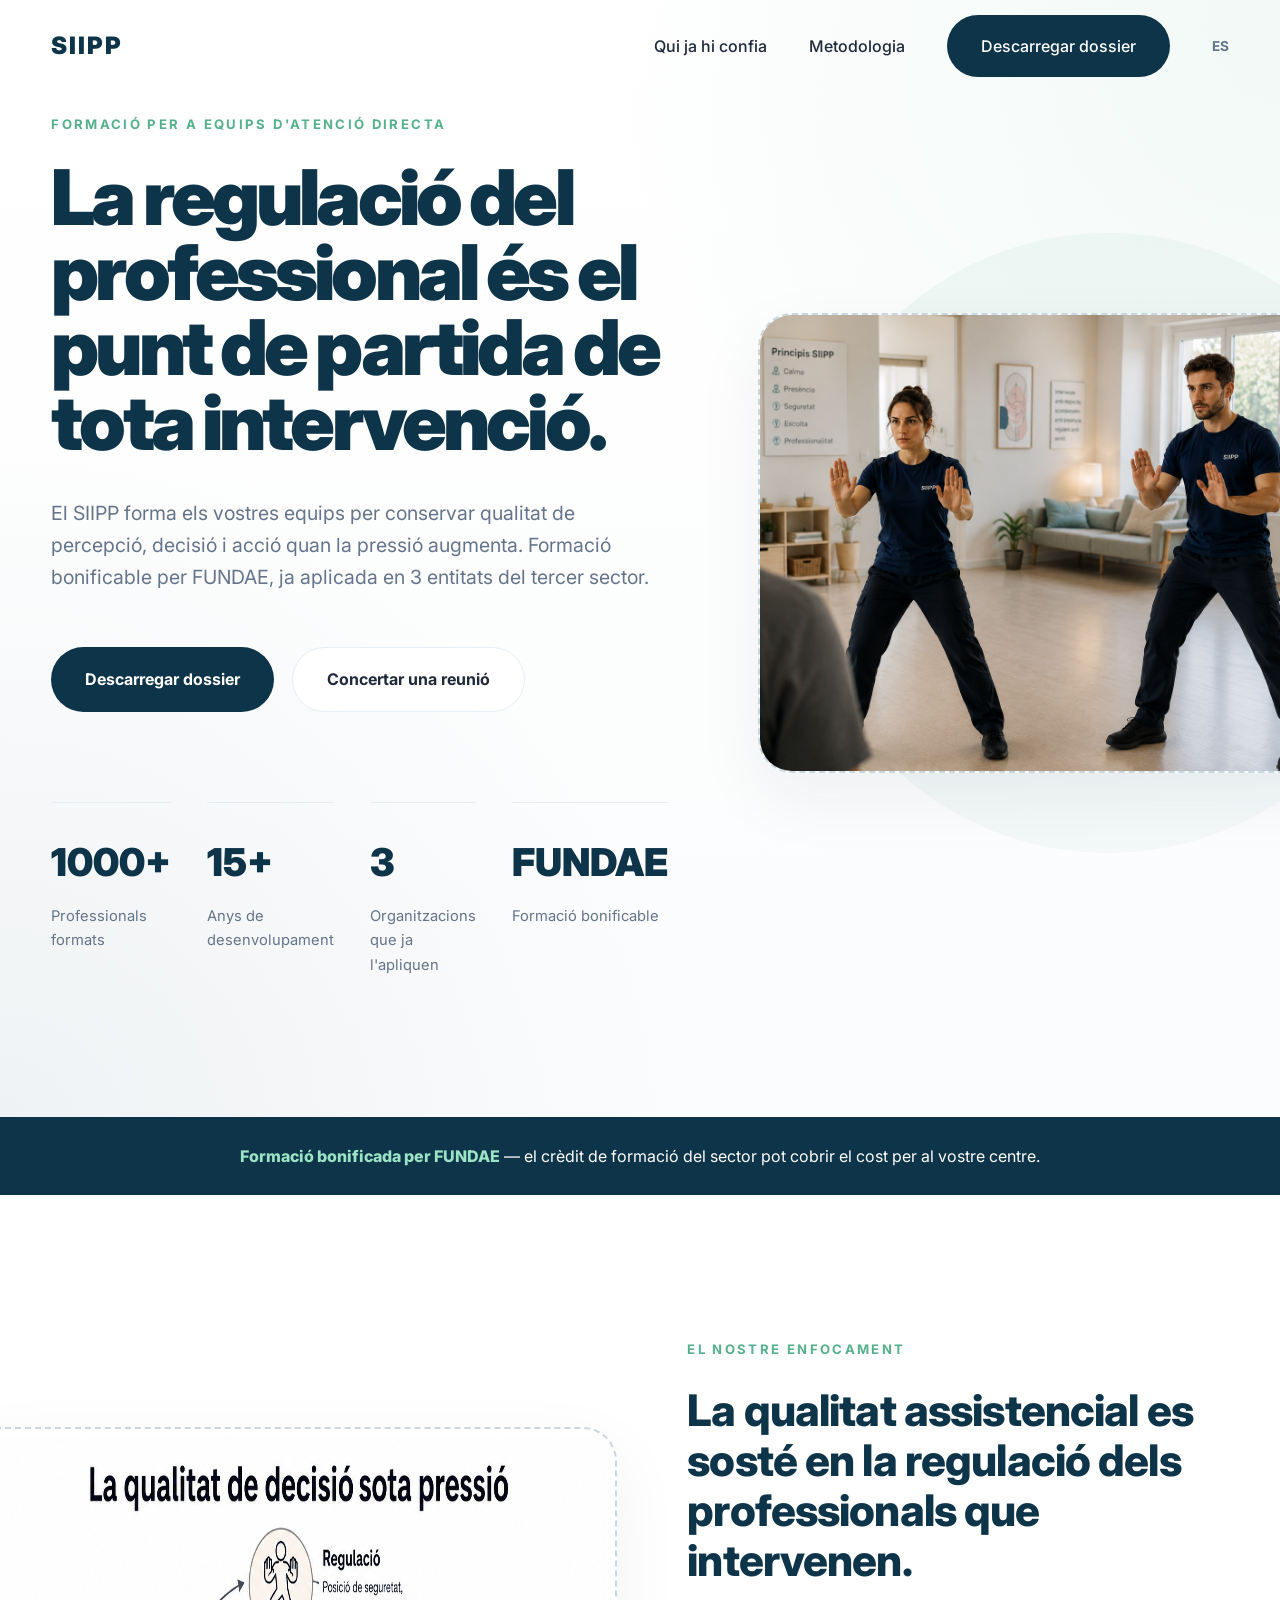
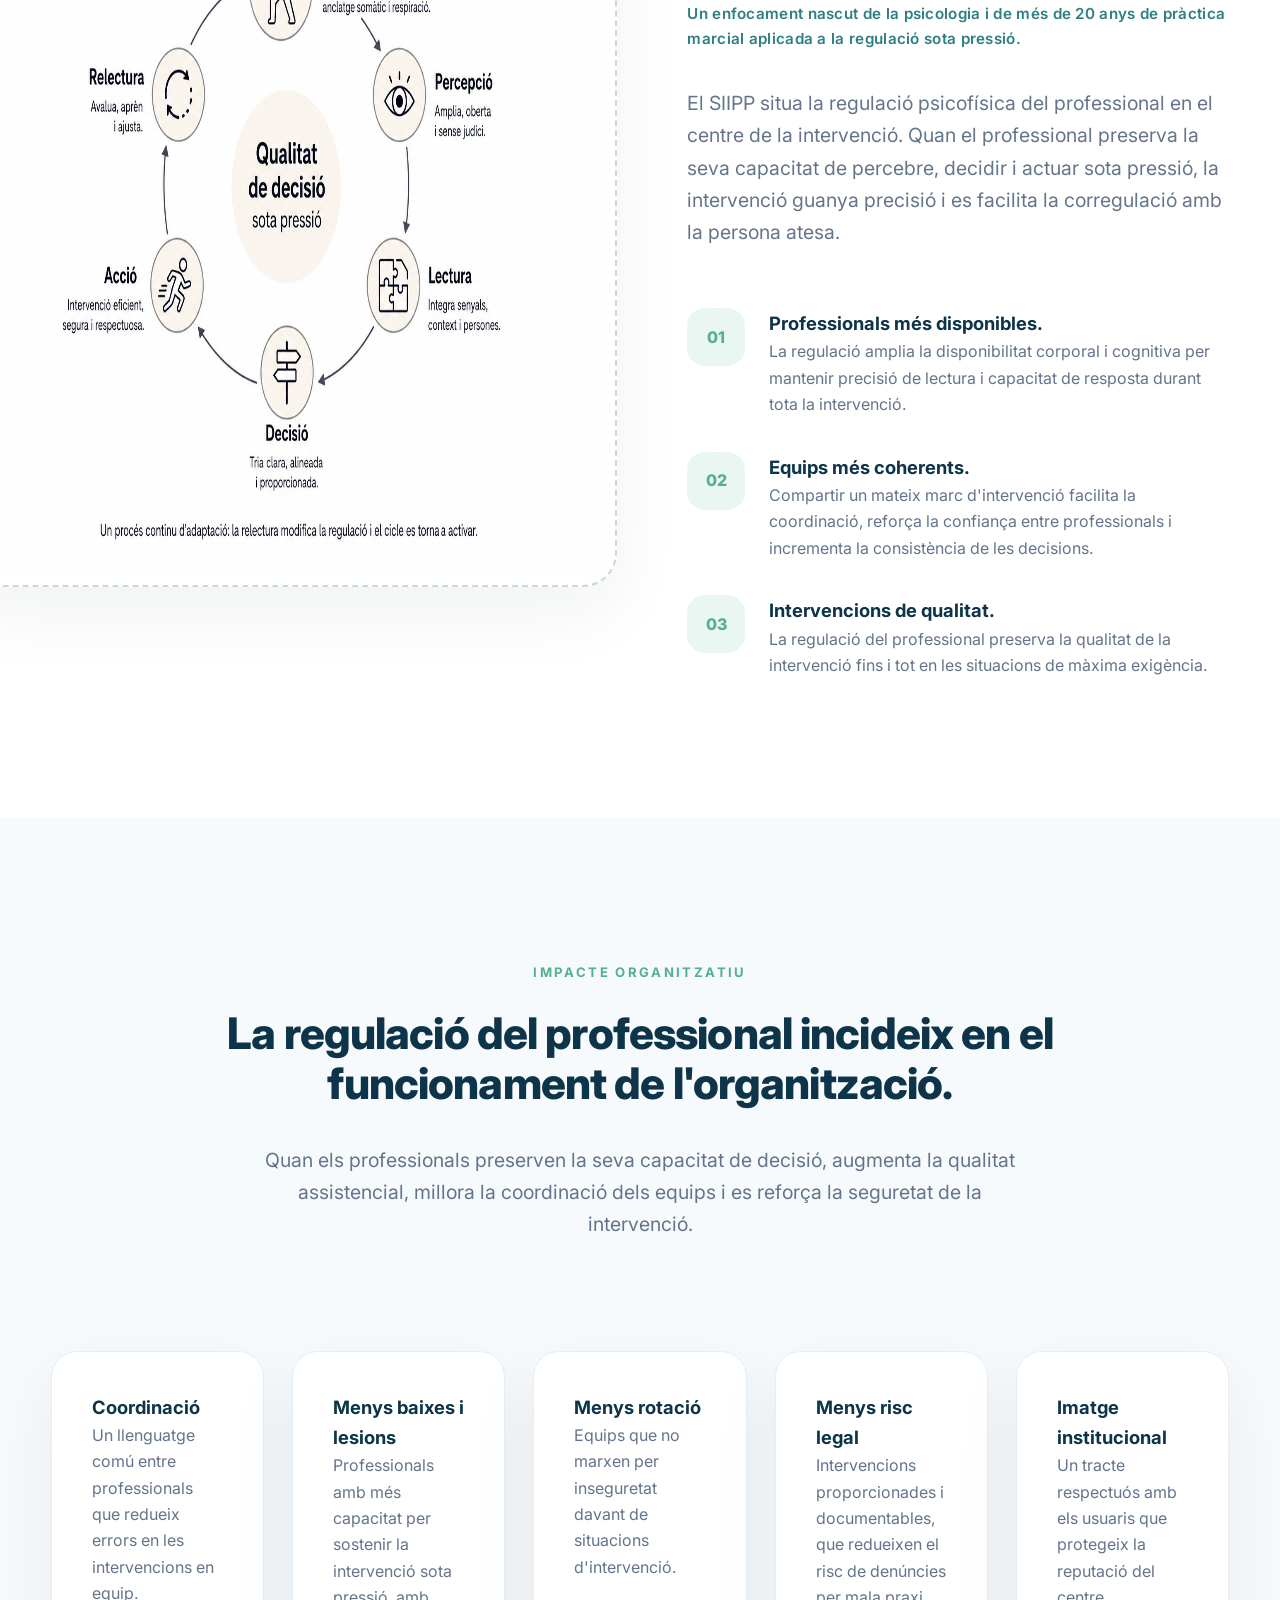
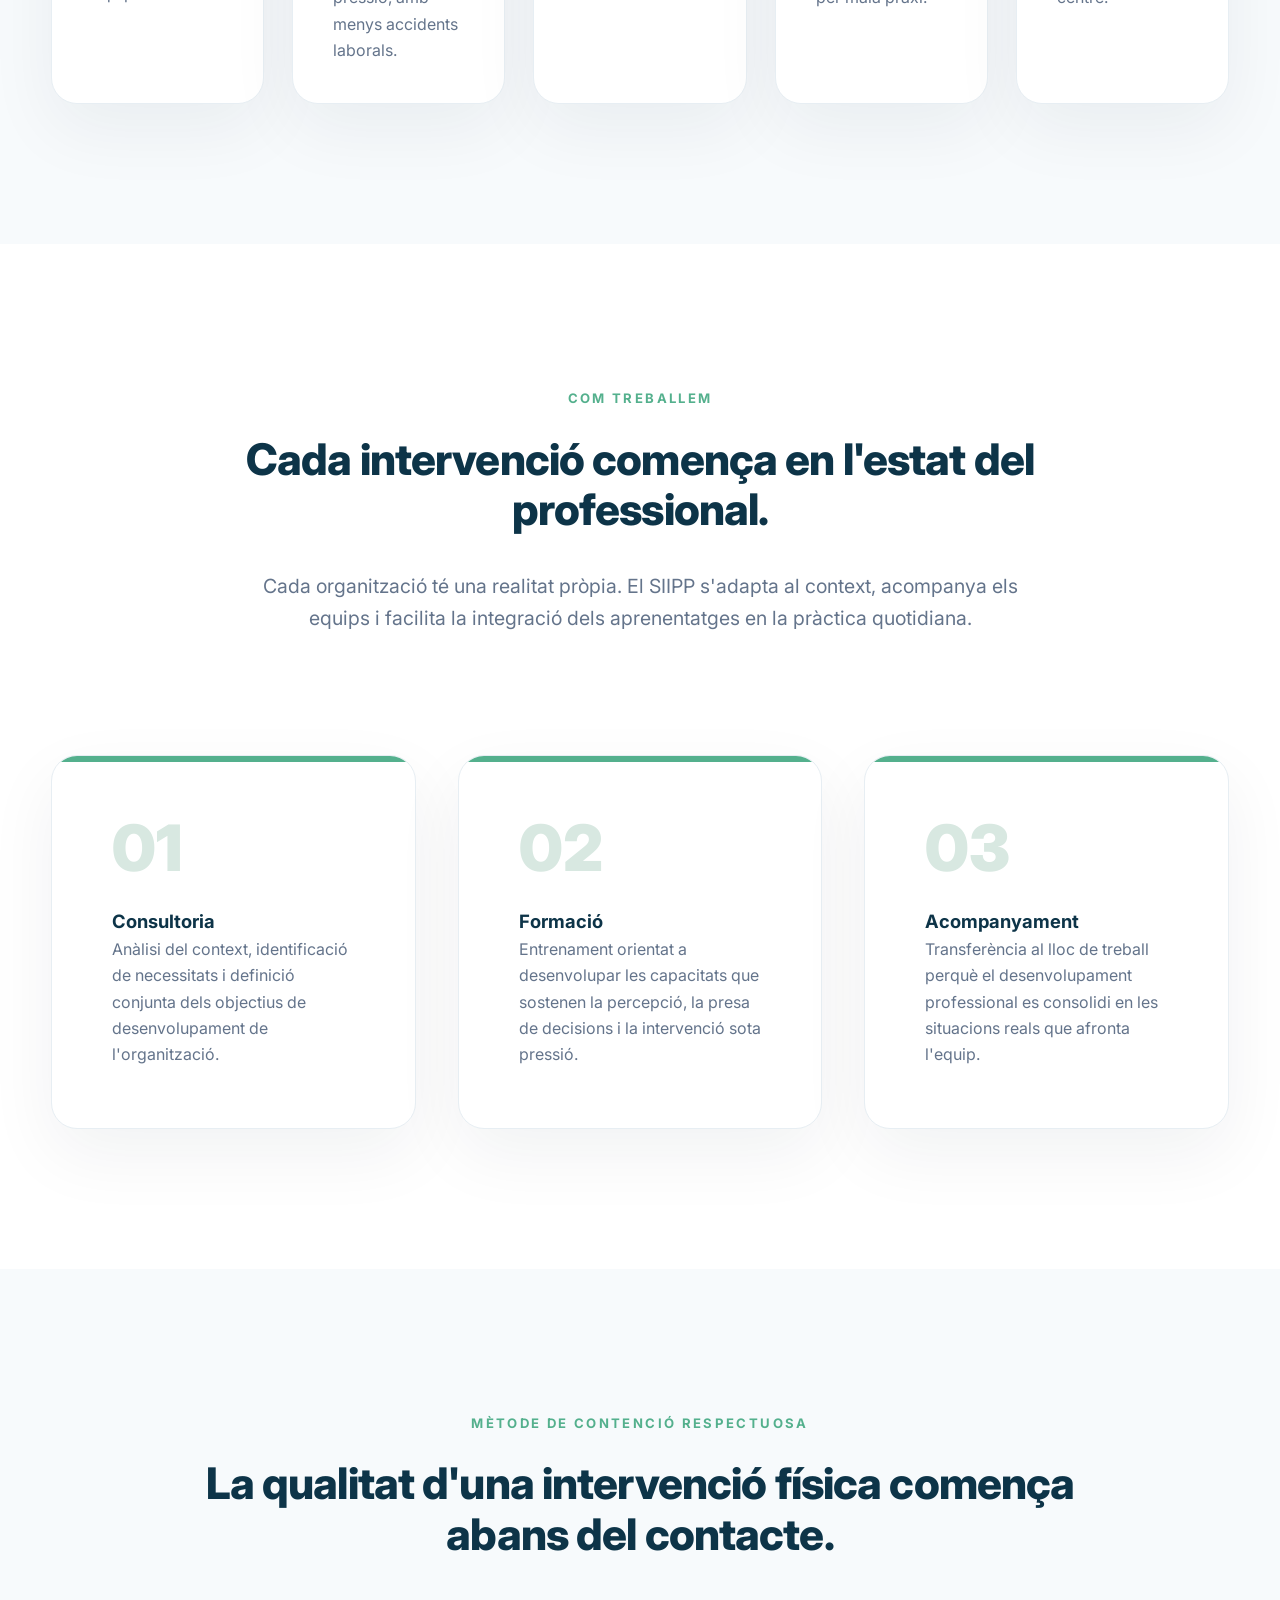
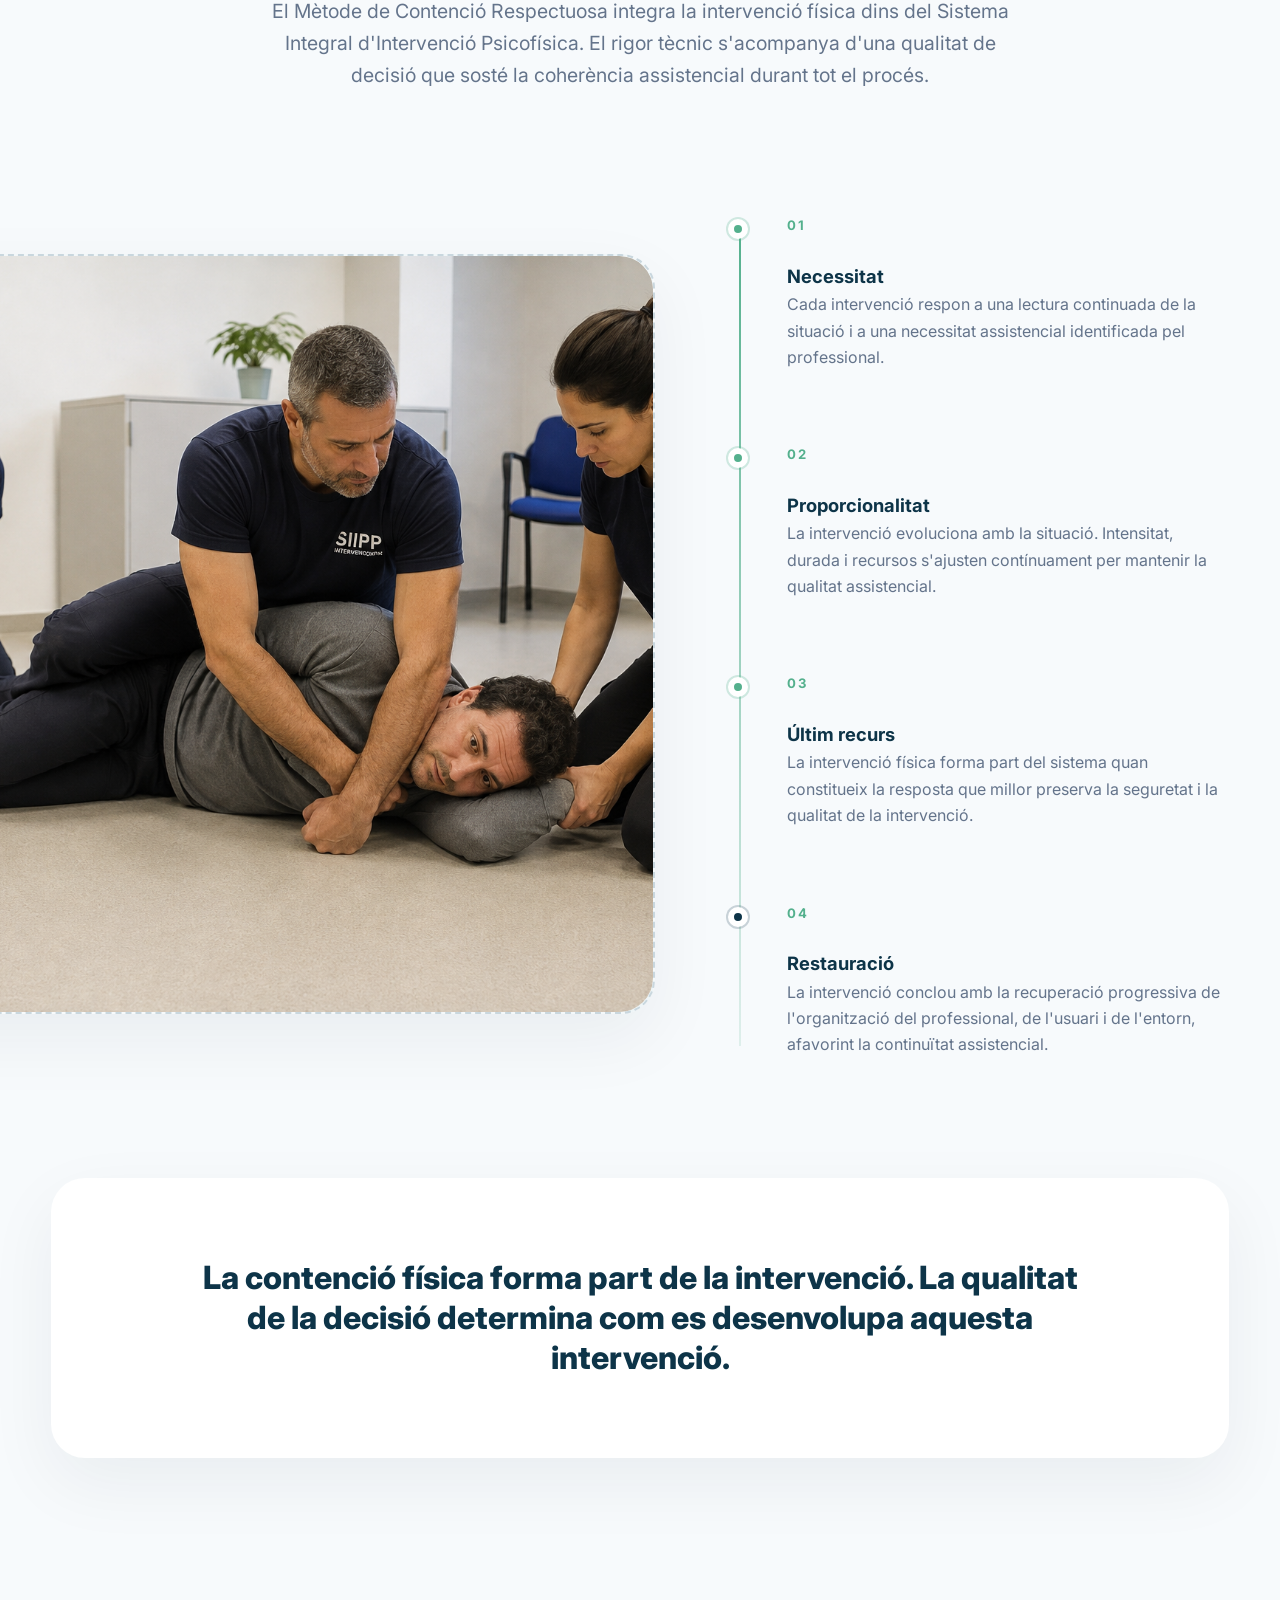
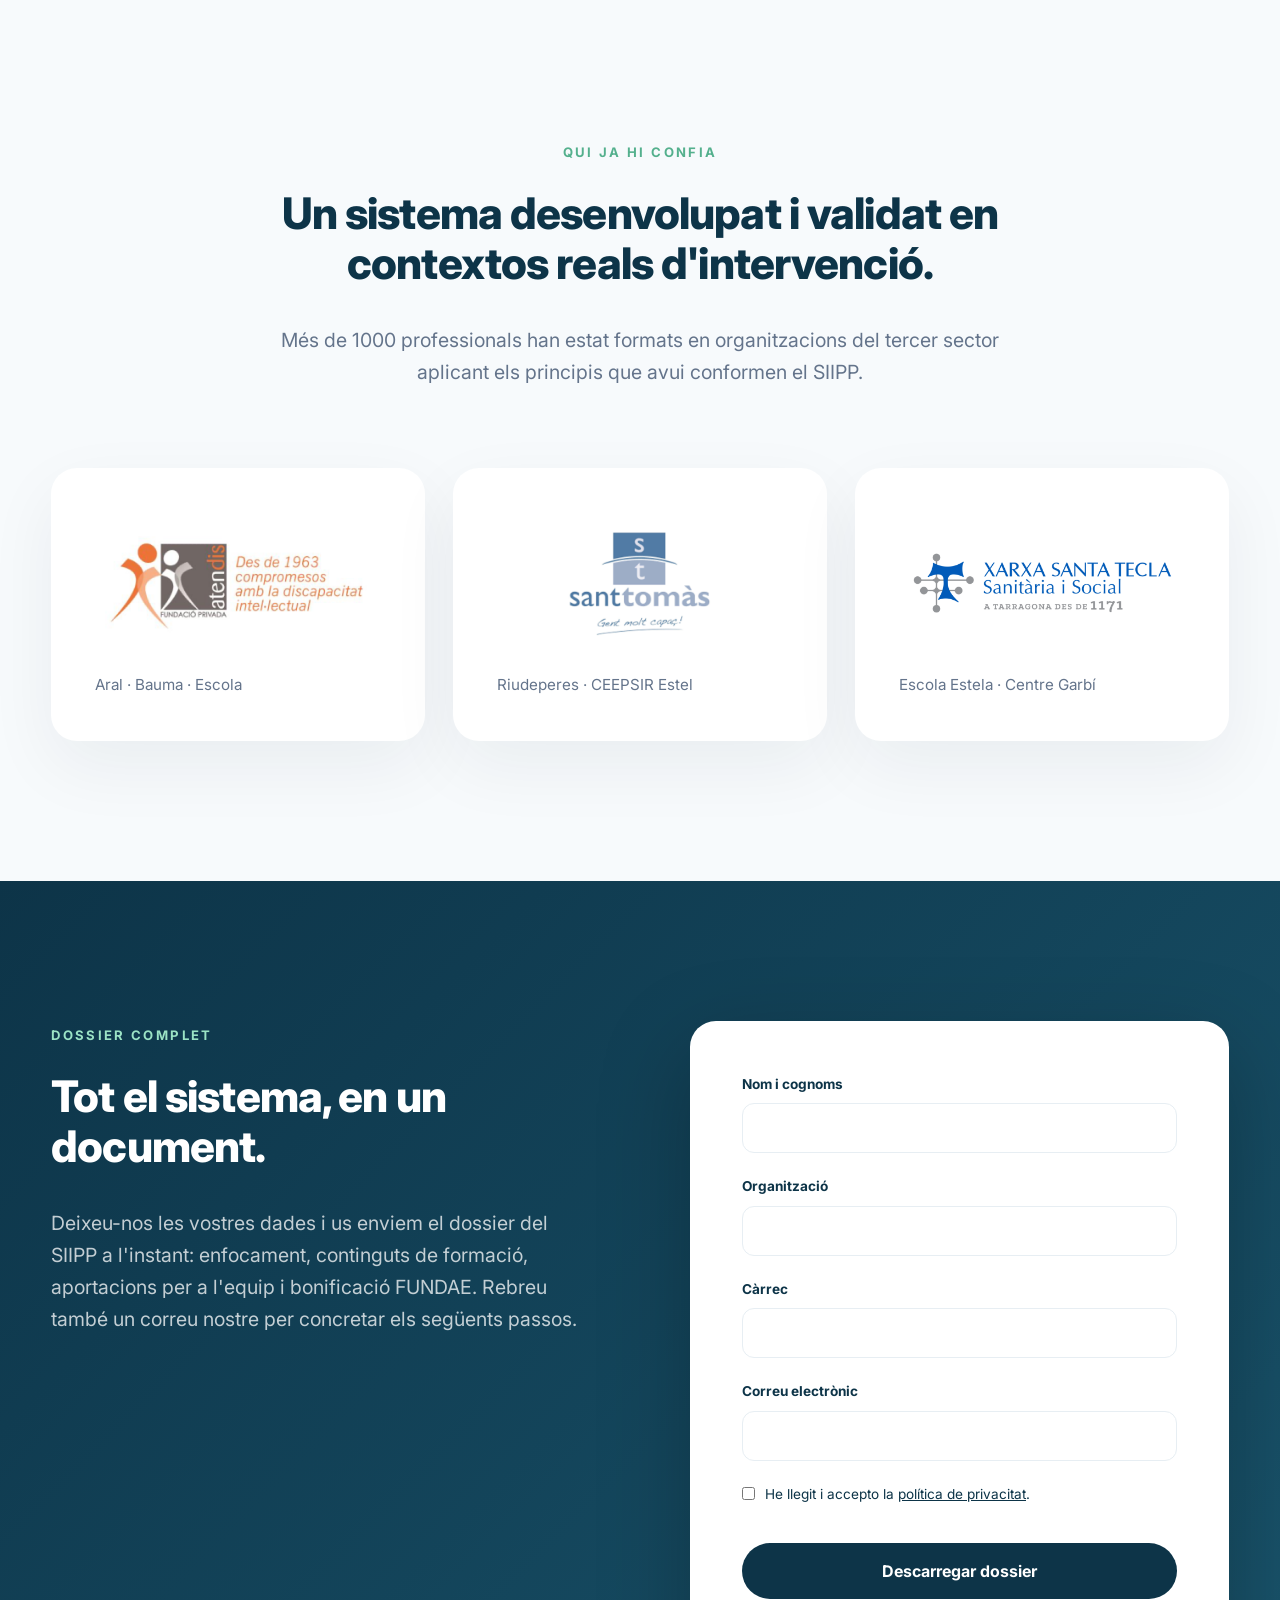
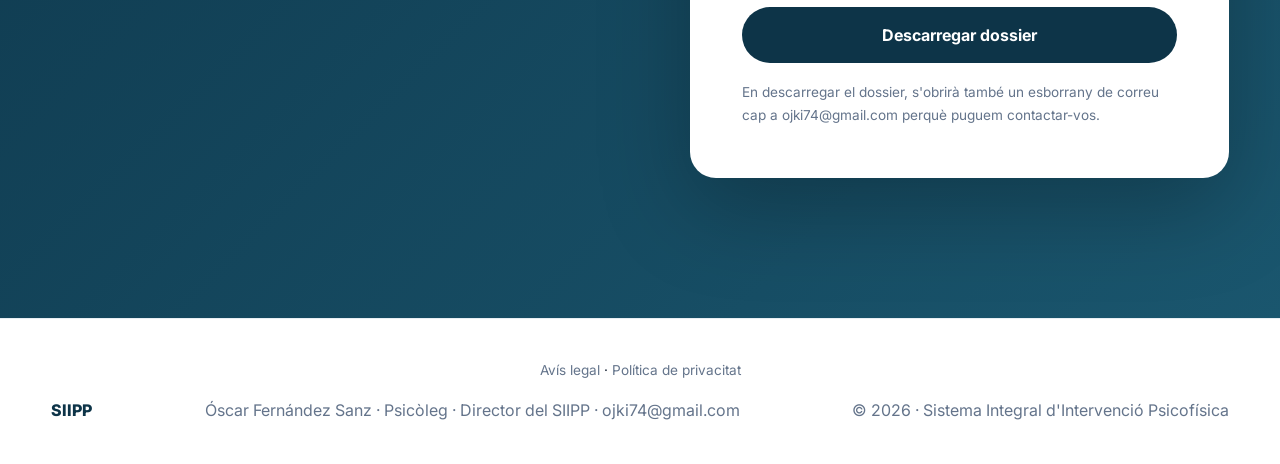
==== commit f1e8afa7: "Update index.html" ====
--- a/index.html
+++ b/index.html
@@ -368,6 +368,11 @@
             <label for="email">Correu electrònic</label>
          <input type="email" id="email" name="email" required>
           </div>
+        <div class="field" style="display:flex;align-items:flex-start;gap:10px;">
+  <input type="checkbox" id="rgpd" name="rgpd" required style="margin-top:4px;width:auto;">
+  <label for="rgpd" style="font-weight:400;font-size:.85rem;">He llegit i accepto la <a href="privacitat.html" target="_blank" style="text-decoration:underline;">política de privacitat</a>.</label>
+</div>
+<button type="submit" class="button primary">Descarregar dossier</button>
           <button type="submit" class="button primary">Descarregar dossier</button>
           <p class="form-note">En descarregar el dossier, s'obrirà també un esborrany de correu cap a ojki74@gmail.com perquè puguem contactar-vos.</p>
           <div class="confirm" id="confirmMsg">Dossier obert. Reviseu també el correu que s'ha preparat per enviar-nos.</div>
@@ -378,6 +383,9 @@
 </section>
 
 <footer style="padding:40px 0;border-top:1px solid var(--line);">
+  <div class="container" style="text-align:center;padding-bottom:16px;font-size:.85rem;">
+    <a href="avis-legal.html" style="color:var(--text-soft);">Avís legal</a> · <a href="privacitat.html" style="color:var(--text-soft);">Política de privacitat</a>
+  </div>
   <div class="container" style="display:flex;justify-content:space-between;align-items:center;flex-wrap:wrap;gap:20px;">
     <div style="font-weight:800;color:var(--navy);">SIIPP</div>
    <div style="color:var(--text-soft);">Óscar Fernández Sanz · Psicòleg · Director del SIIPP · ojki74@gmail.com</div>
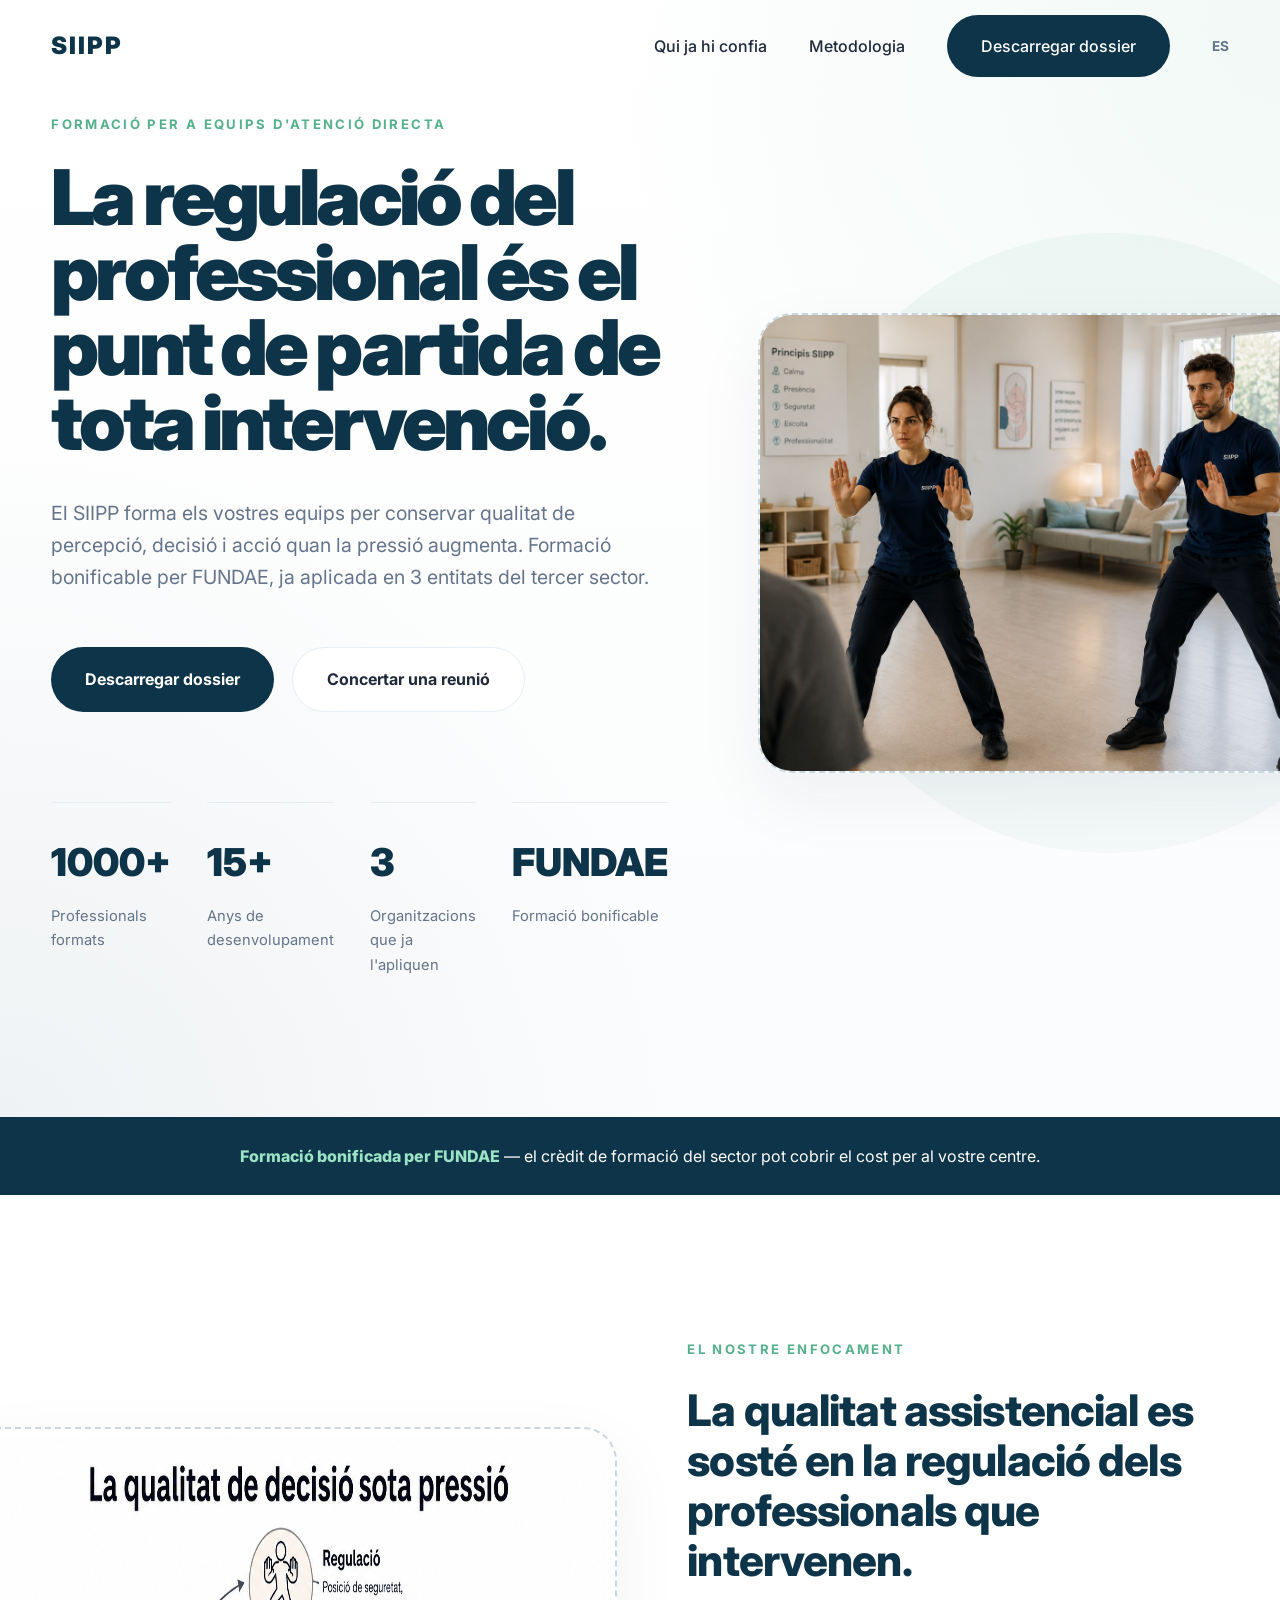
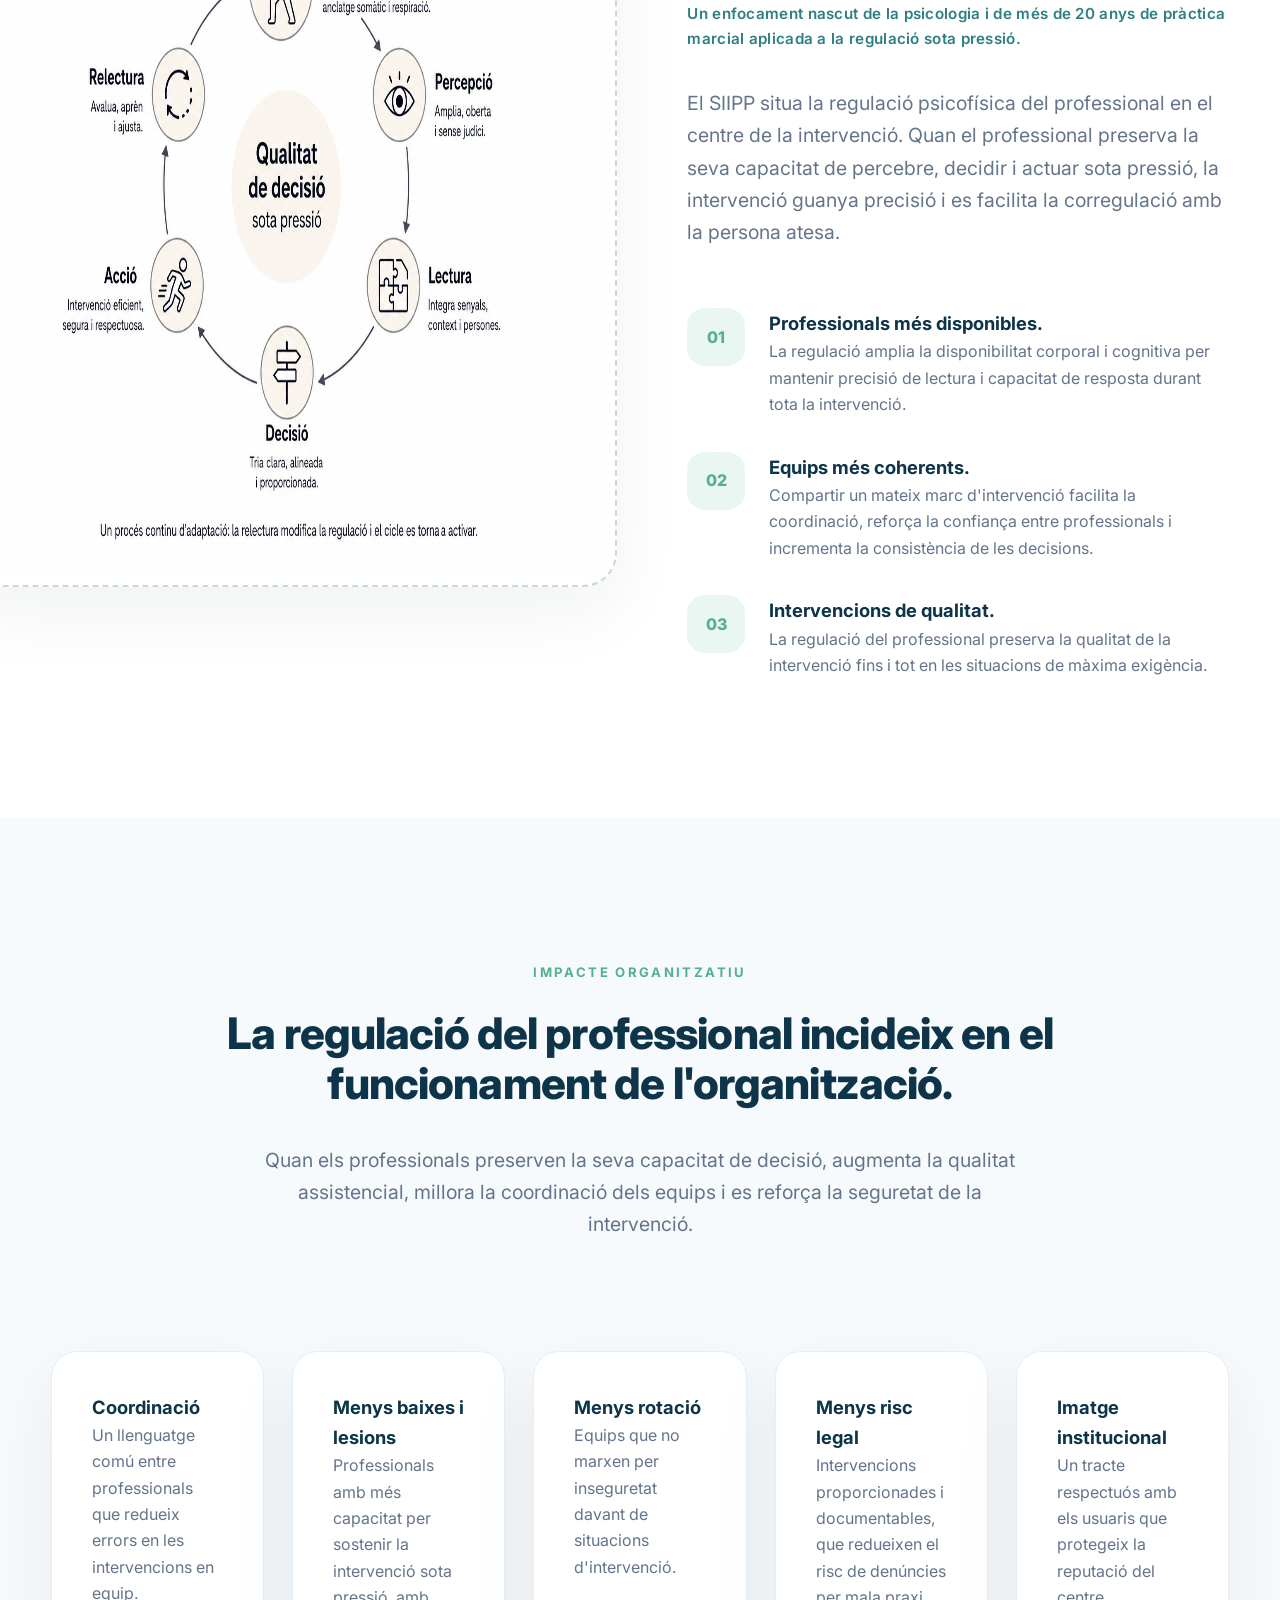
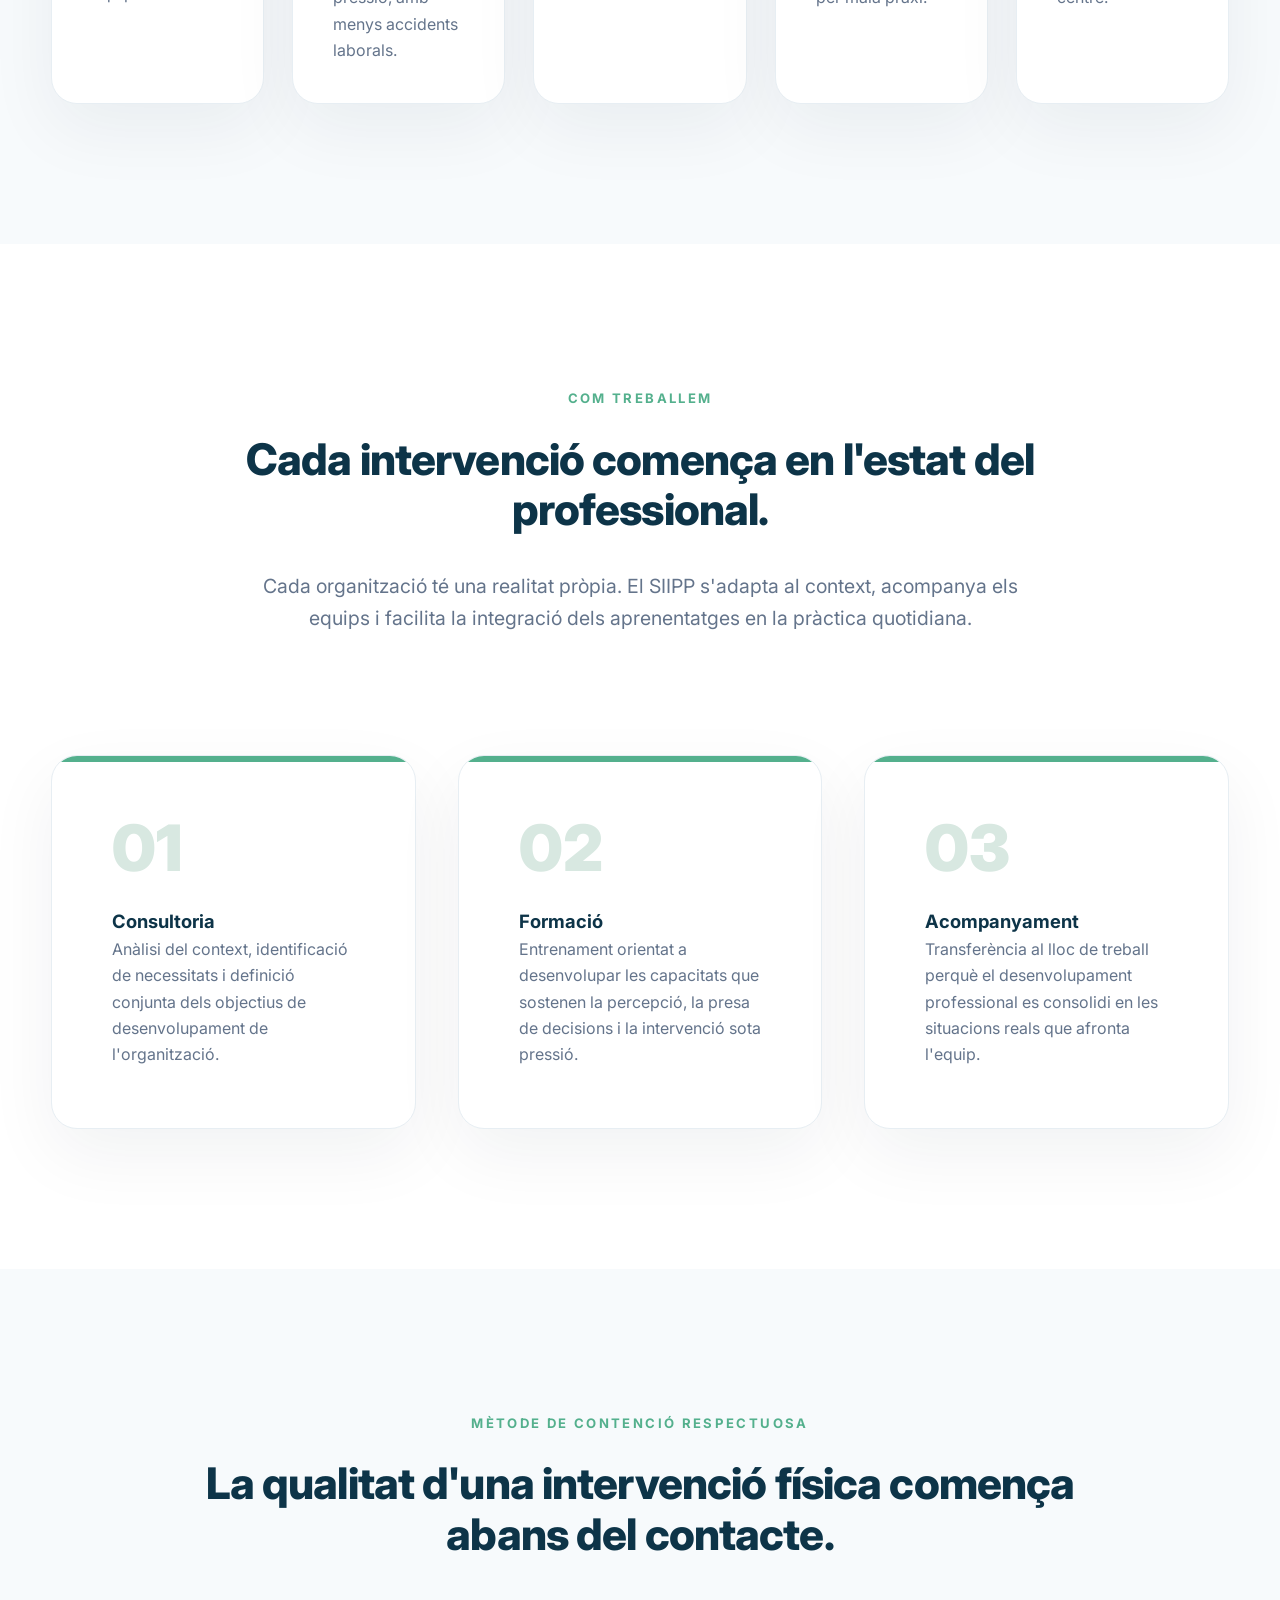
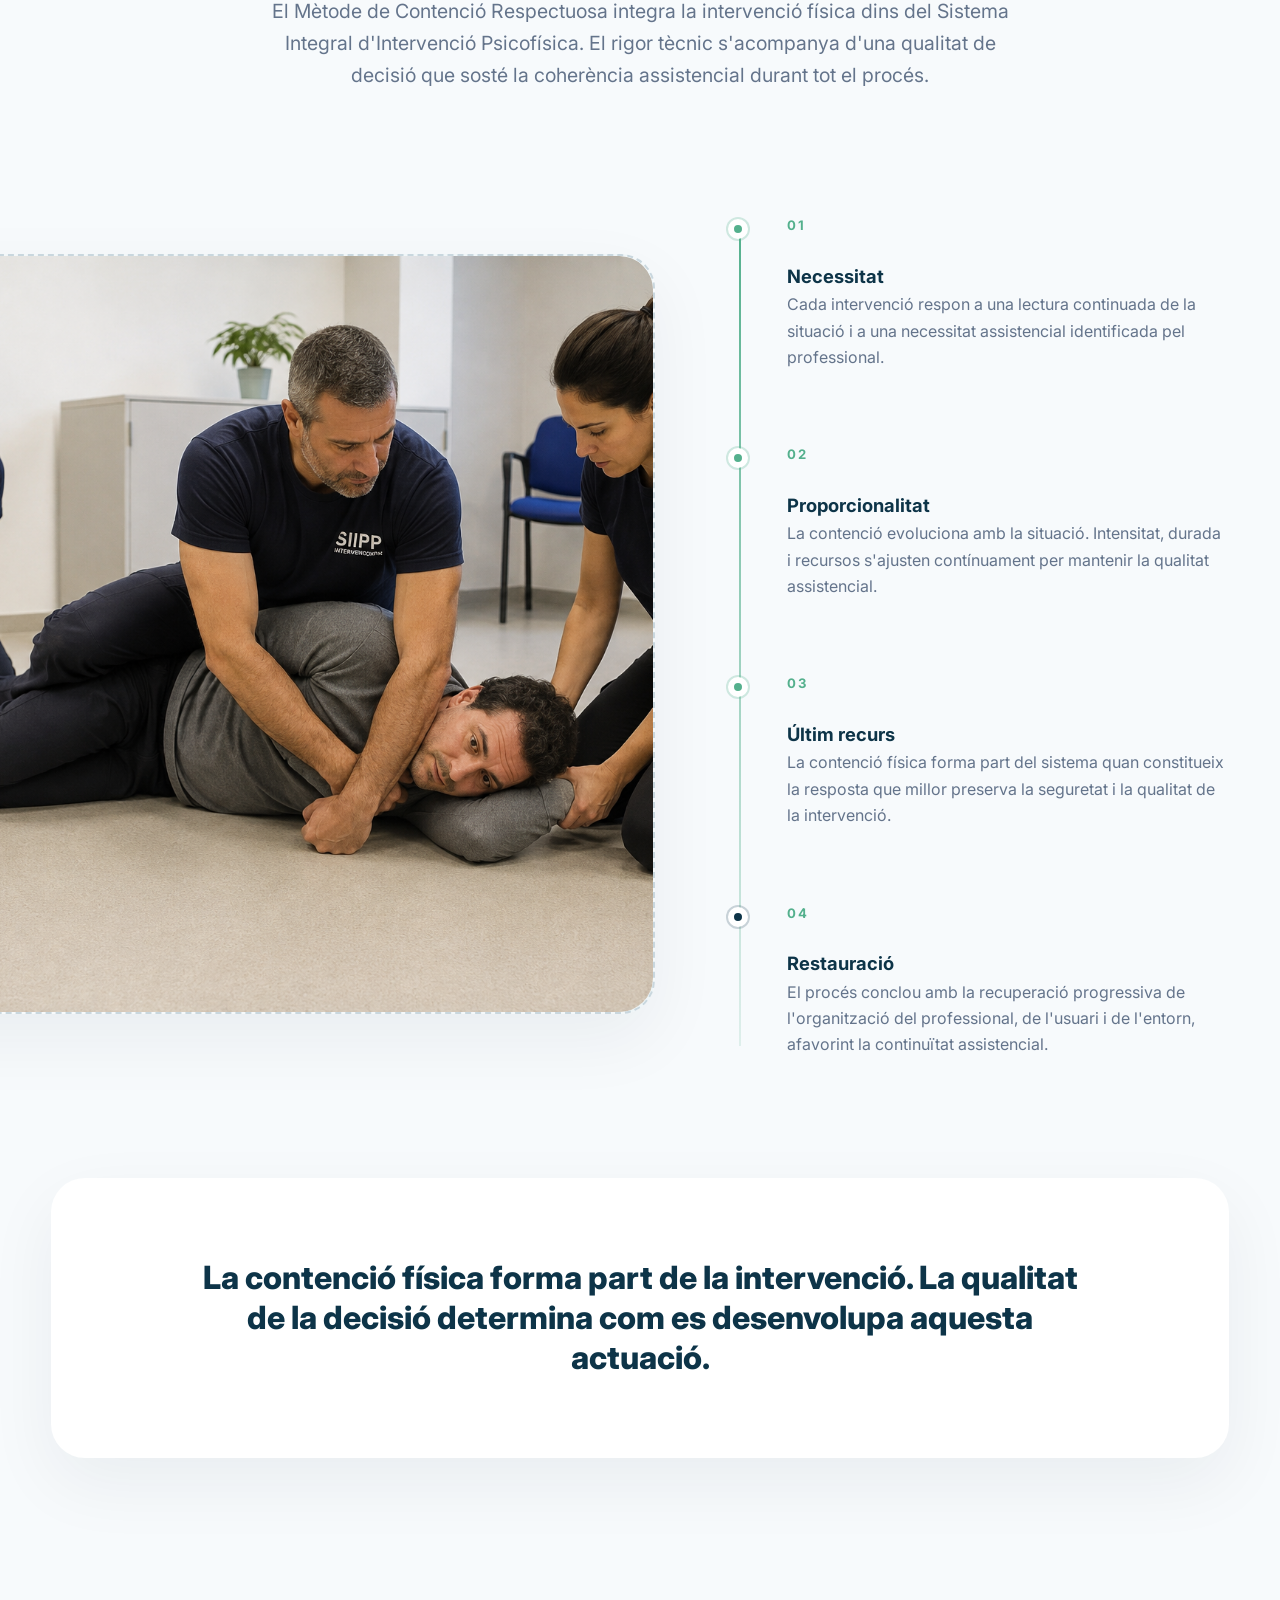
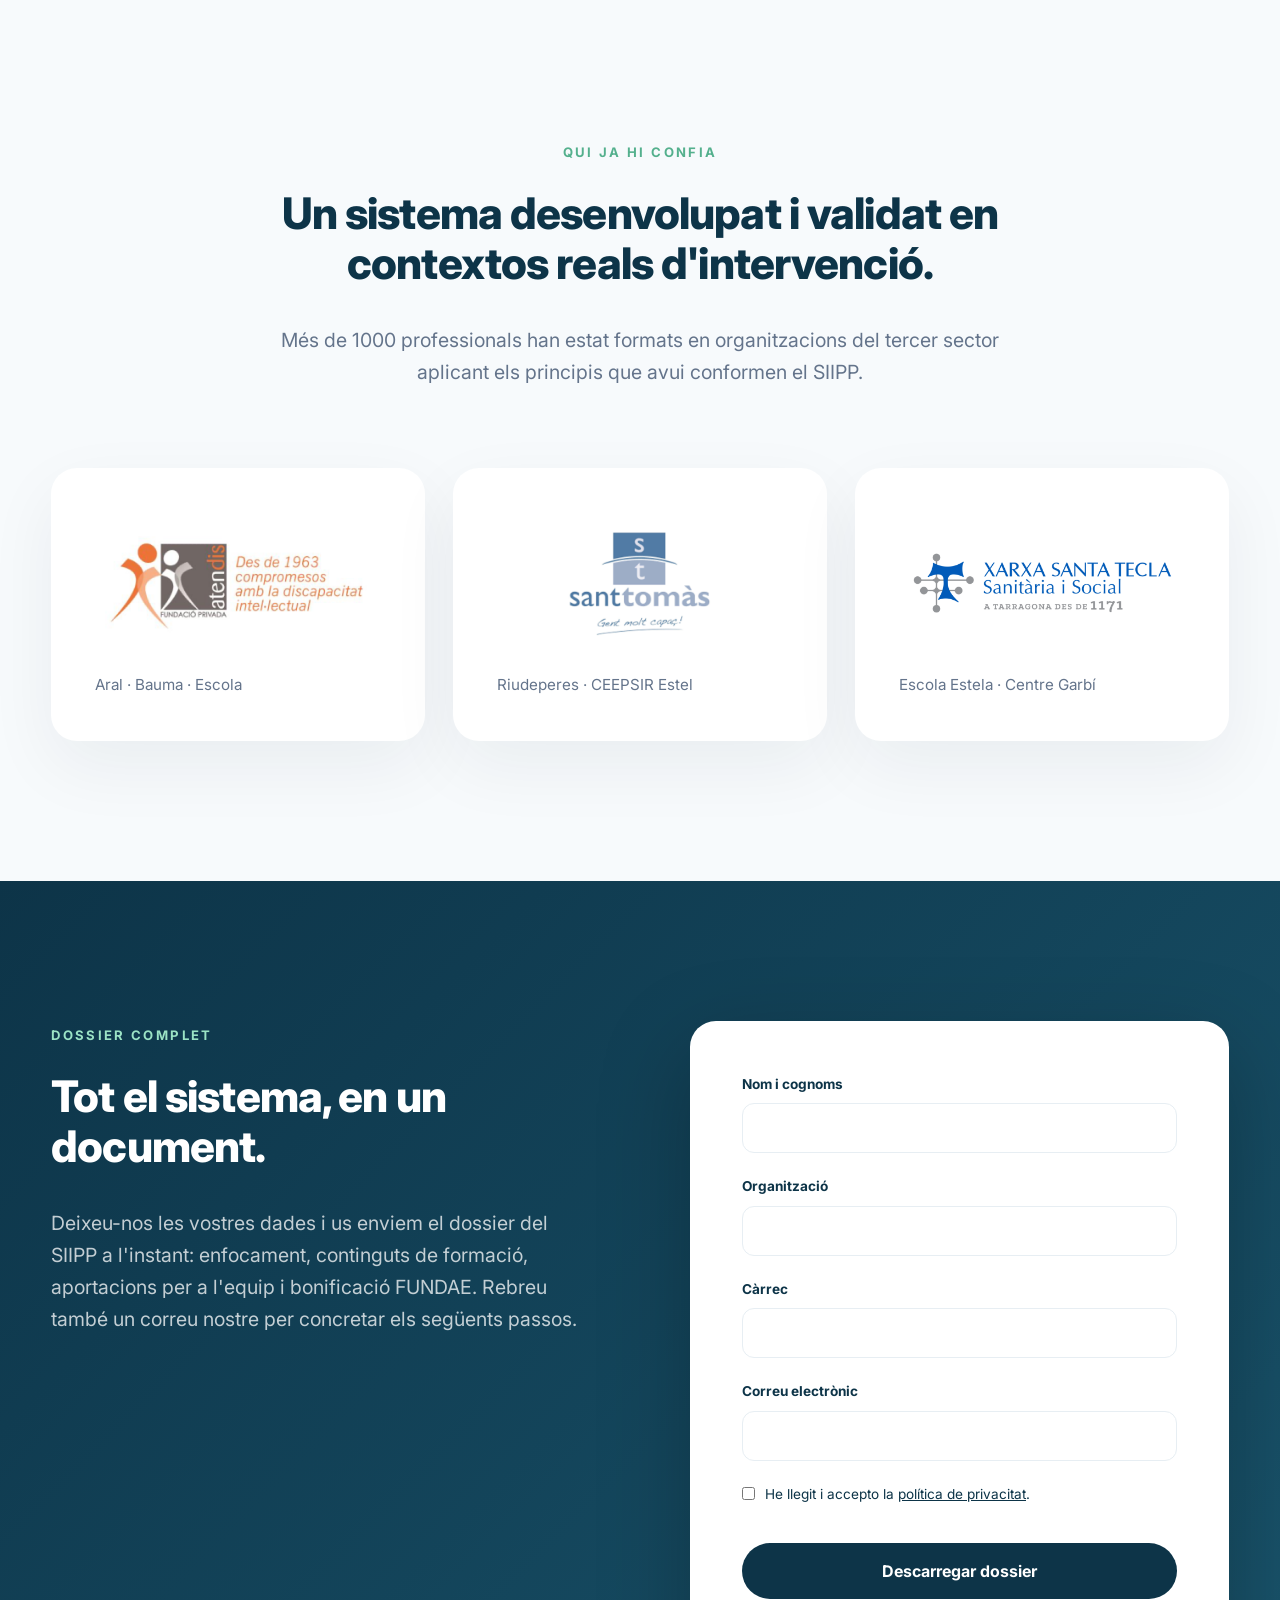
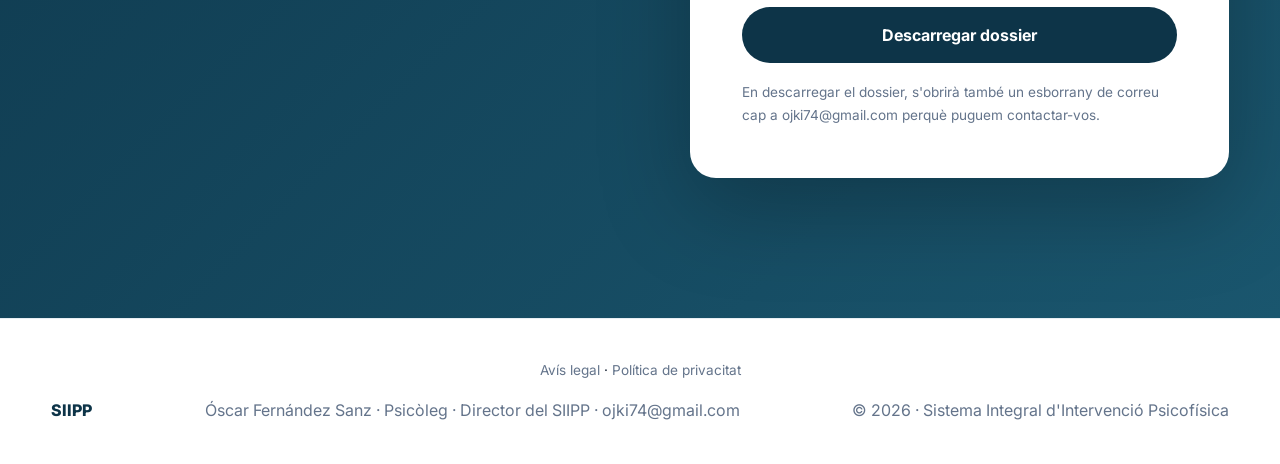
==== commit b47fe8bb: "Update text from 'intervenció' to 'actuació'" ====
--- a/index.html
+++ b/index.html
@@ -283,25 +283,25 @@
       <div style="position:absolute;left:-59px;top:8px;width:20px;height:20px;border-radius:50%;background:var(--green);border:6px solid white;box-shadow:0 0 0 2px rgba(84,176,141,.25);"></div>
       <div class="overline">02</div>
       <h3 class="small-title">Proporcionalitat</h3>
-      <p>La intervenció evoluciona amb la situació. Intensitat, durada i recursos s'ajusten contínuament per mantenir la qualitat assistencial.</p>
+      <p>La contenció evoluciona amb la situació. Intensitat, durada i recursos s'ajusten contínuament per mantenir la qualitat assistencial.</p>
     </div>
     <div style="position:relative;margin-bottom:70px;">
       <div style="position:absolute;left:-59px;top:8px;width:20px;height:20px;border-radius:50%;background:var(--green);border:6px solid white;box-shadow:0 0 0 2px rgba(84,176,141,.25);"></div>
       <div class="overline">03</div>
       <h3 class="small-title">Últim recurs</h3>
-      <p>La intervenció física forma part del sistema quan constitueix la resposta que millor preserva la seguretat i la qualitat de la intervenció.</p>
+      <p>La contenció física forma part del sistema quan constitueix la resposta que millor preserva la seguretat i la qualitat de la intervenció.</p>
     </div>
     <div style="position:relative;">
       <div style="position:absolute;left:-59px;top:8px;width:20px;height:20px;border-radius:50%;background:var(--navy);border:6px solid white;box-shadow:0 0 0 2px rgba(13,52,72,.20);"></div>
       <div class="overline">04</div>
       <h3 class="small-title">Restauració</h3>
-      <p>La intervenció conclou amb la recuperació progressiva de l'organització del professional, de l'usuari i de l'entorn, afavorint la continuïtat assistencial.</p>
+      <p>El procés conclou amb la recuperació progressiva de l'organització del professional, de l'usuari i de l'entorn, afavorint la continuïtat assistencial.</p>
     </div>
   </div>
 </div>
     <div style="margin-top:120px;padding:80px;border-radius:34px;background:white;box-shadow:var(--shadow);text-align:center;">
       <h3 style="font-size:2rem;font-weight:800;line-height:1.25;max-width:900px;margin:auto;color:var(--navy);">
-       La contenció física forma part de la intervenció. La qualitat de la decisió determina com es desenvolupa aquesta intervenció.
+       La contenció física forma part de la intervenció. La qualitat de la decisió determina com es desenvolupa aquesta actuació.
       </h3>
     </div>
   </div>
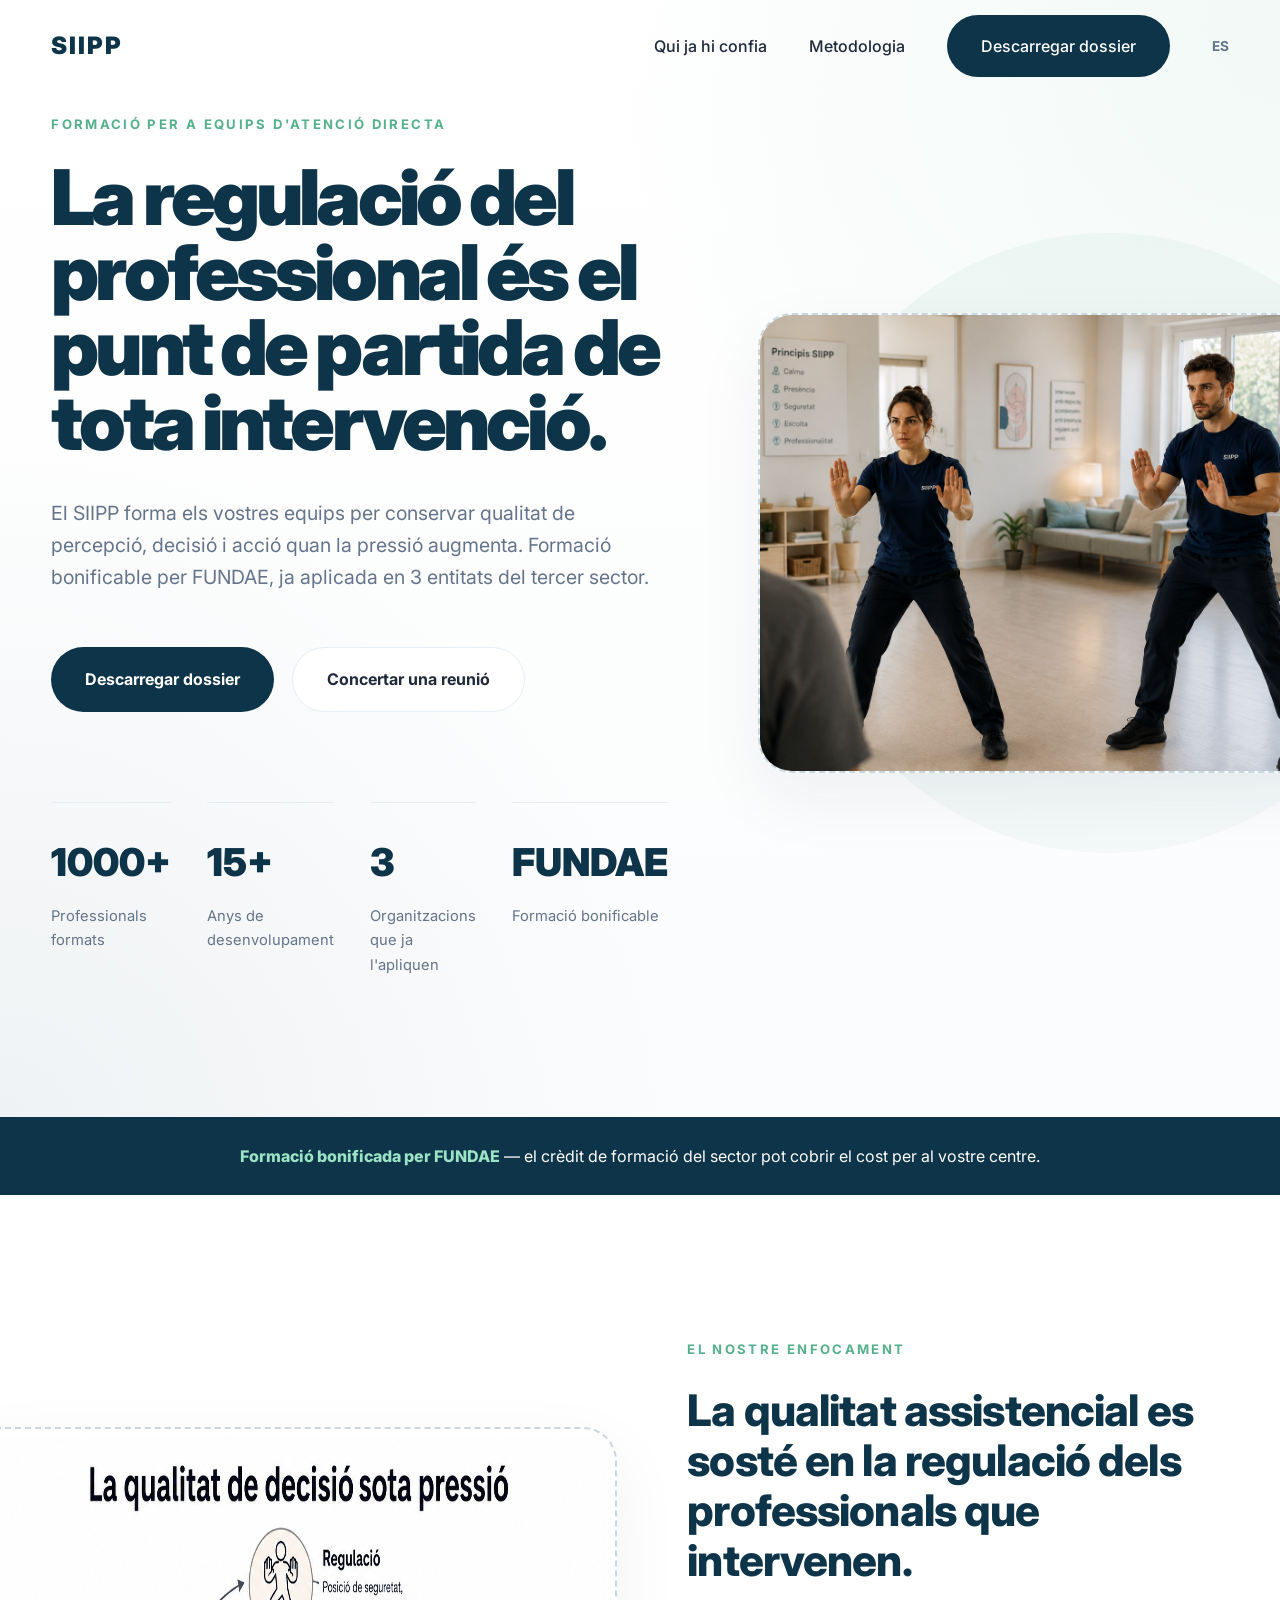
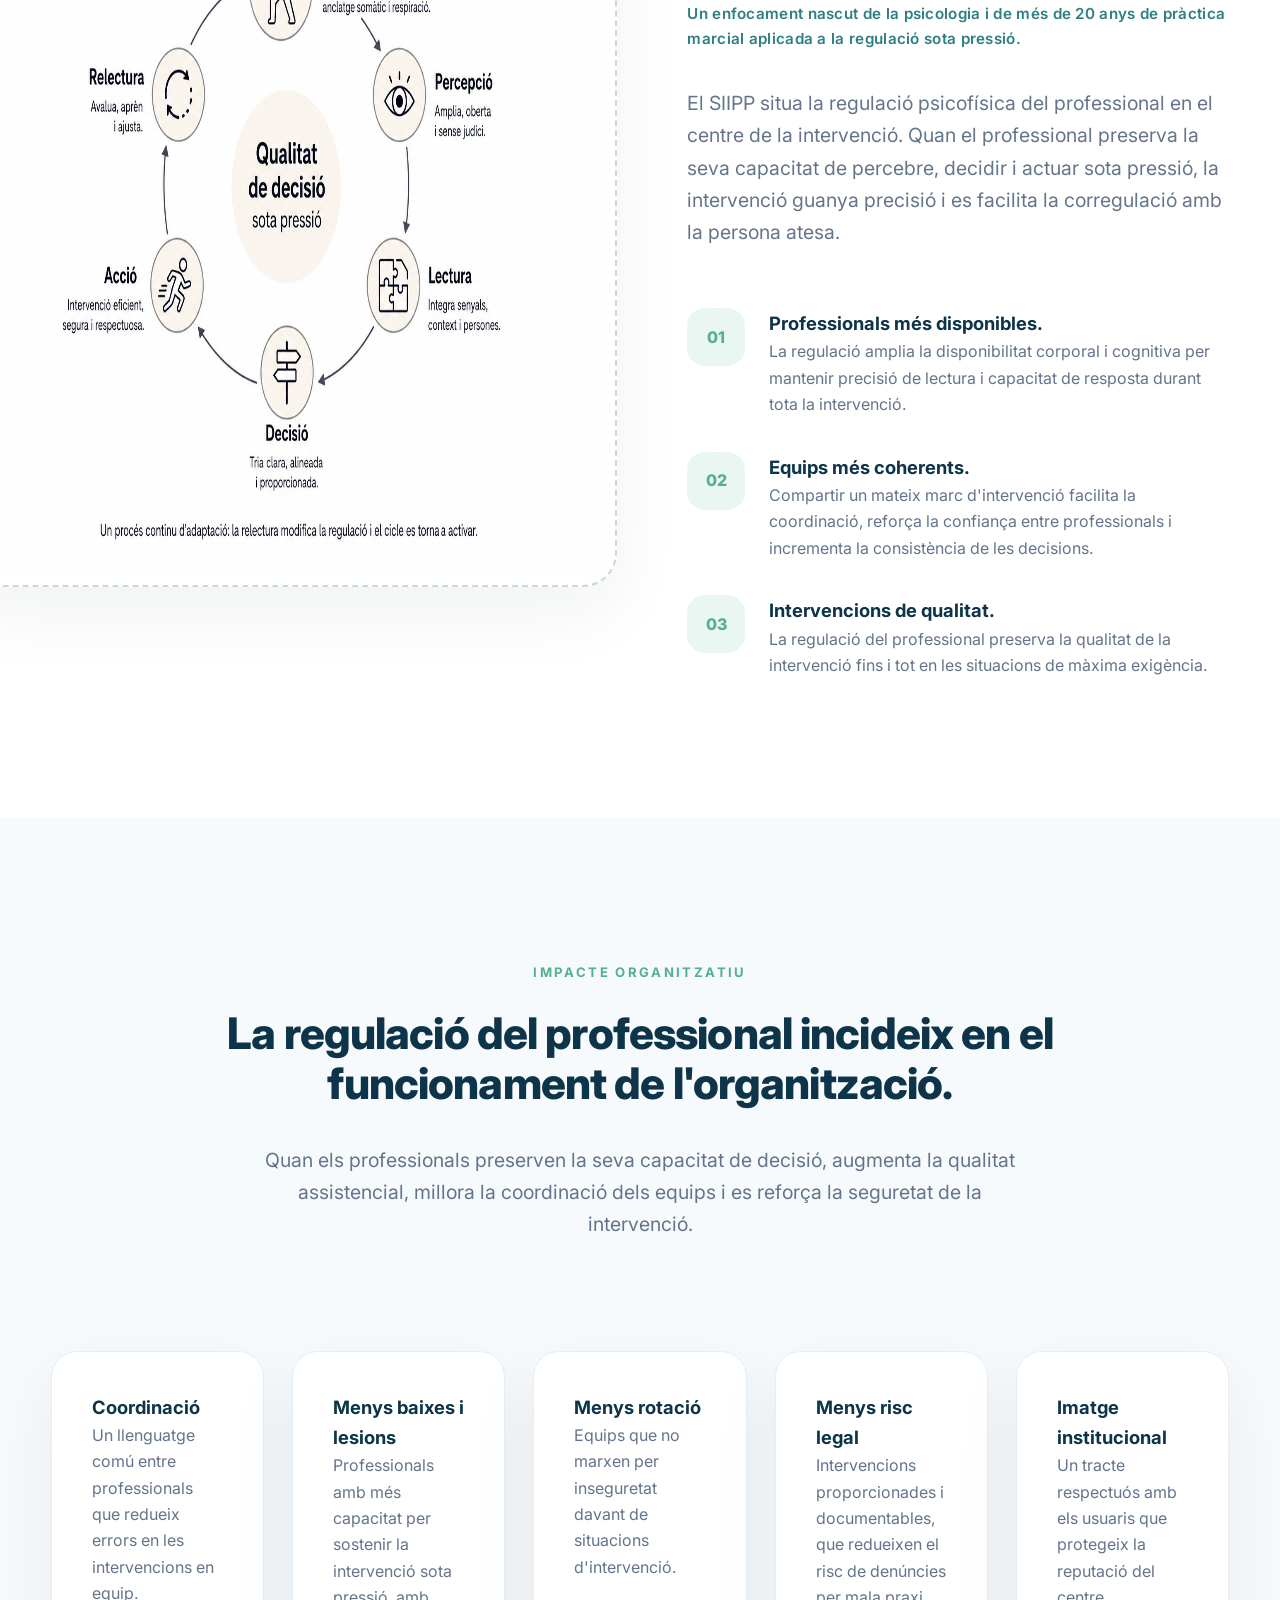
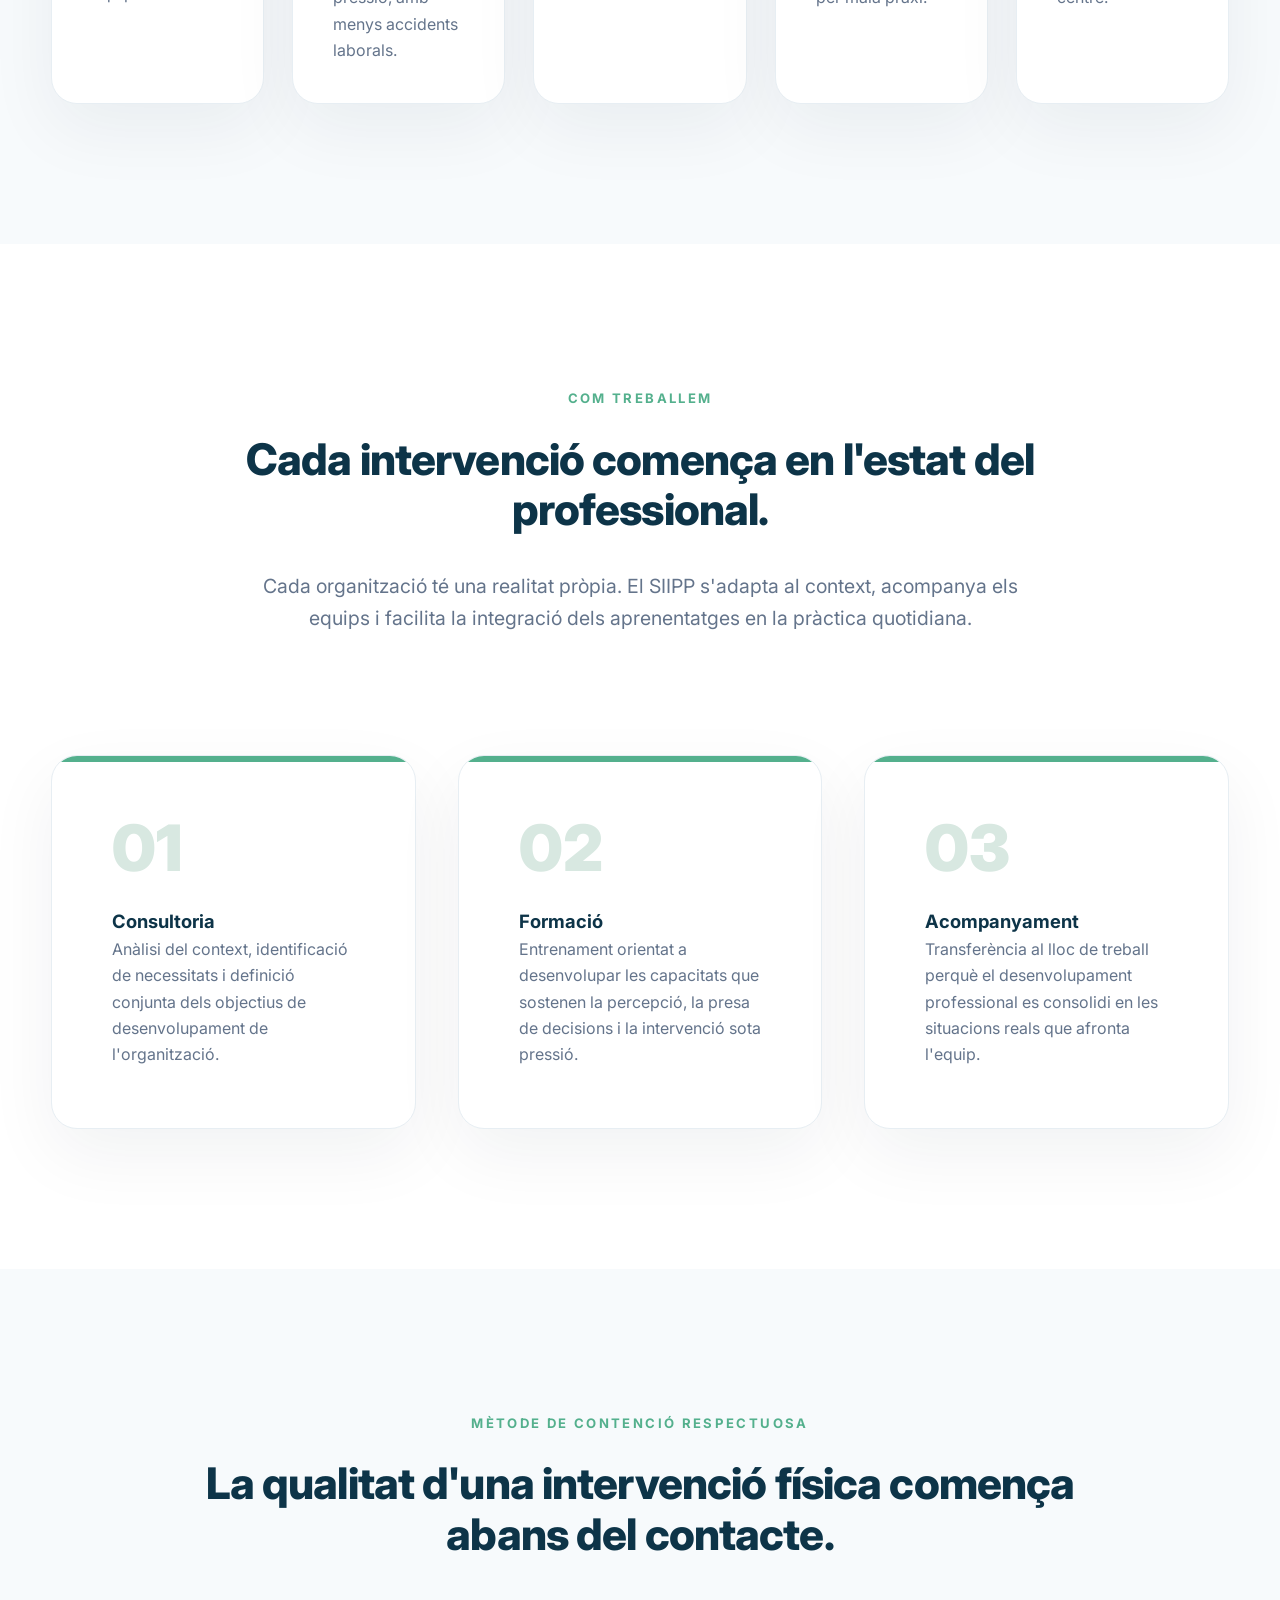
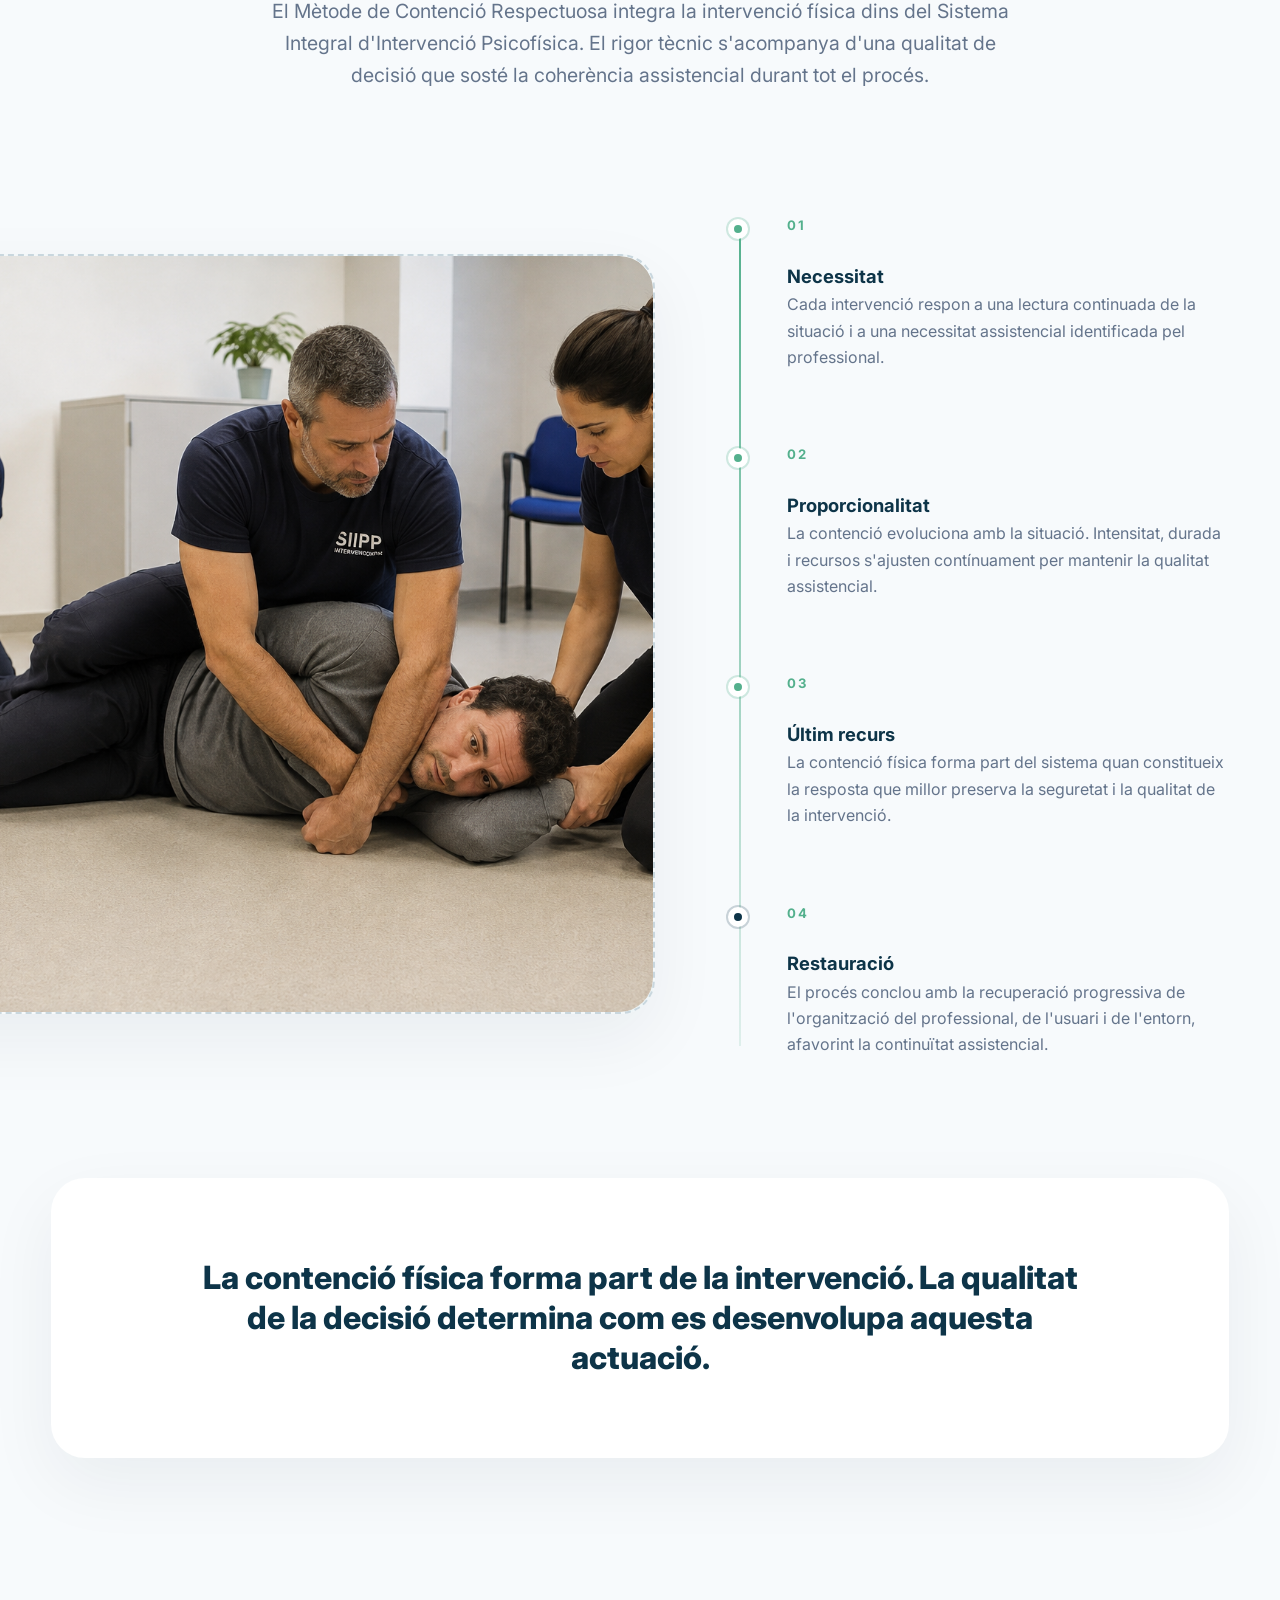
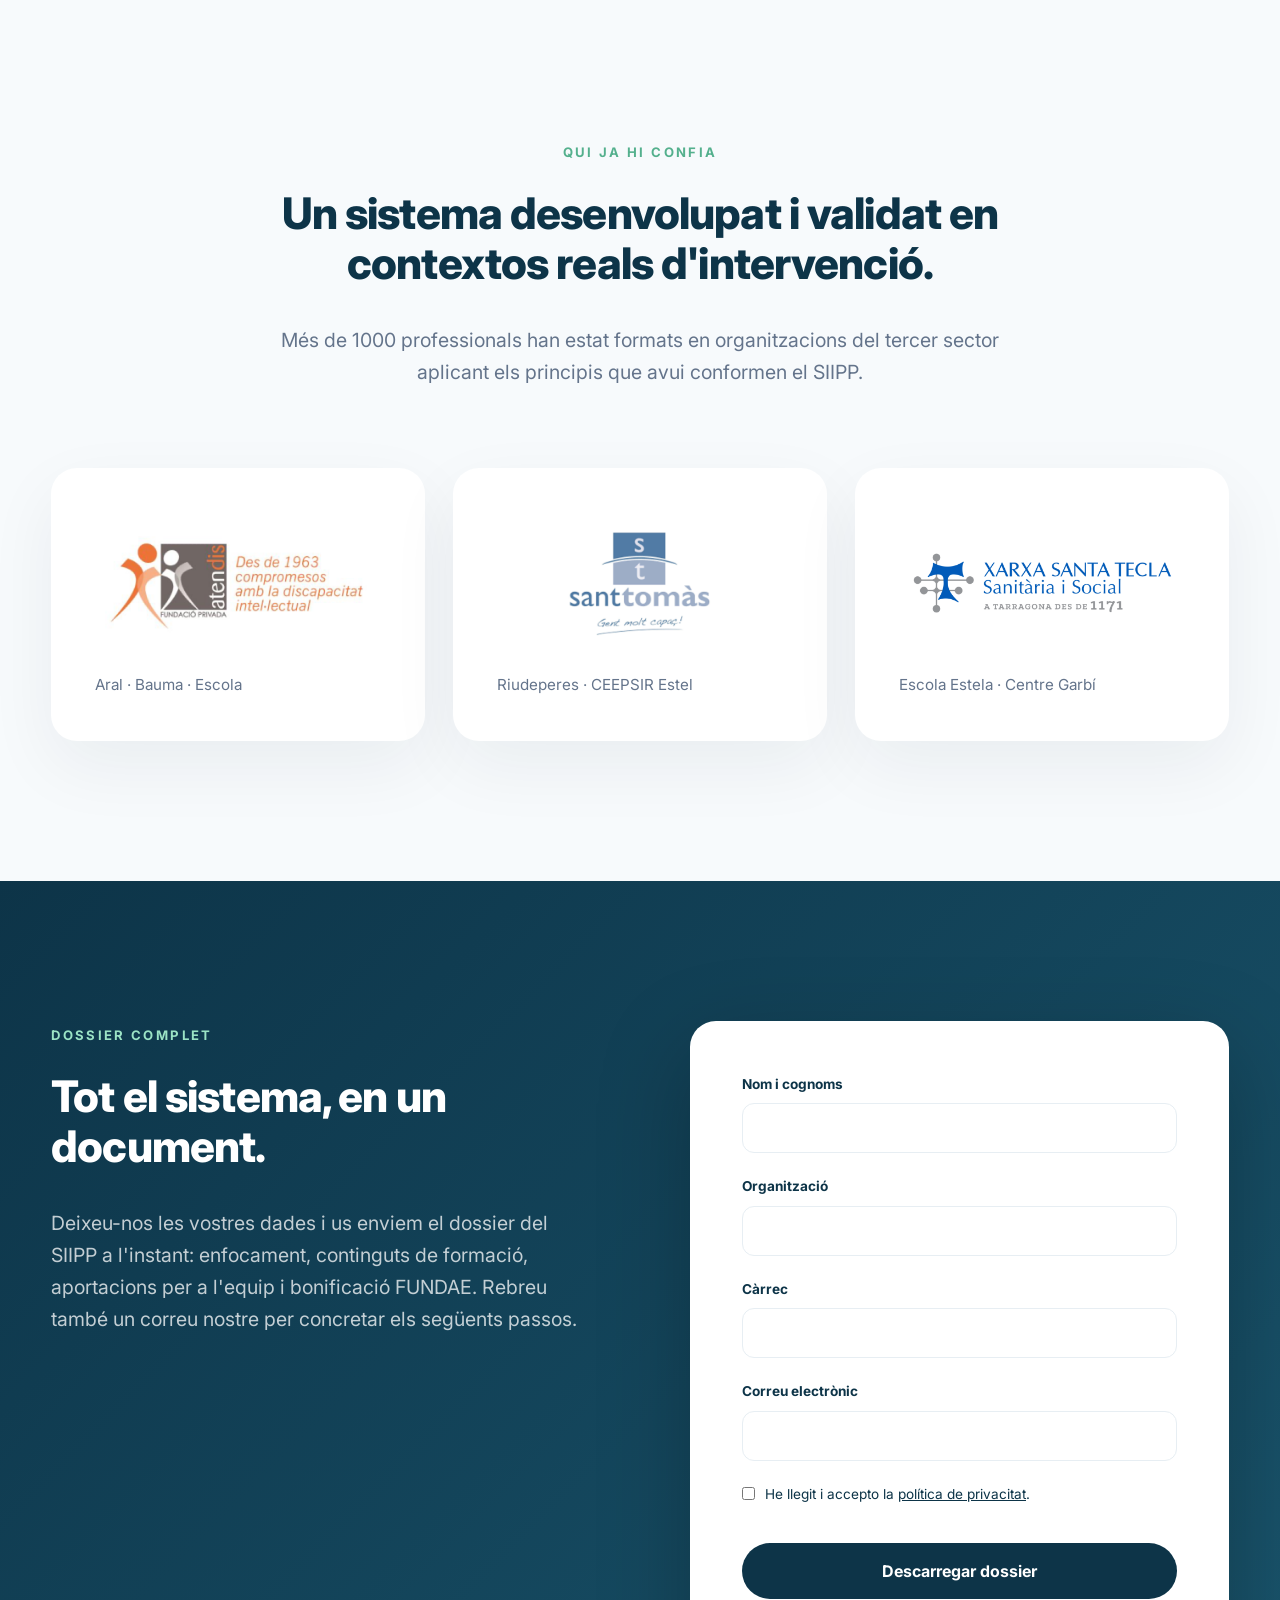
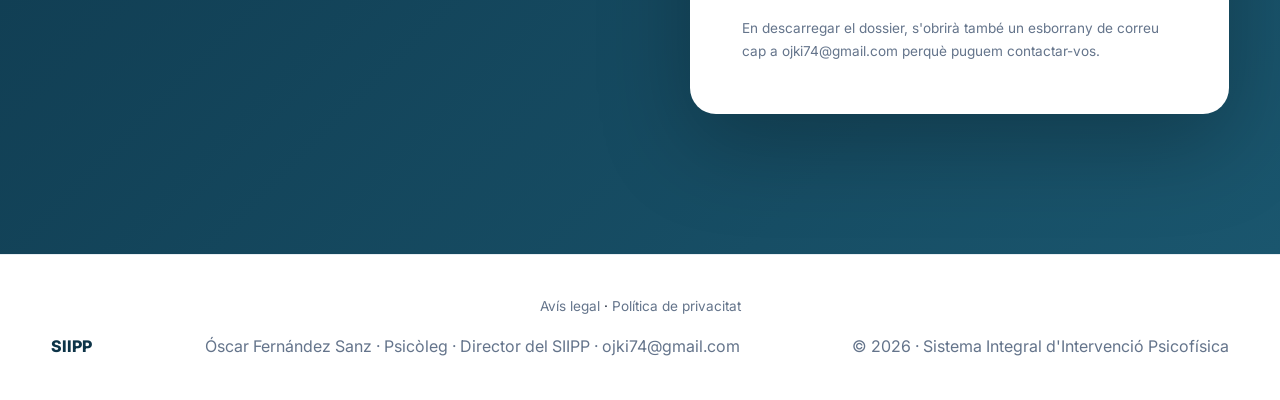
==== commit 5bf260a5: "Fix formatting of checkbox and button in index.html" ====
--- a/index.html
+++ b/index.html
@@ -372,7 +372,7 @@
   <input type="checkbox" id="rgpd" name="rgpd" required style="margin-top:4px;width:auto;">
   <label for="rgpd" style="font-weight:400;font-size:.85rem;">He llegit i accepto la <a href="privacitat.html" target="_blank" style="text-decoration:underline;">política de privacitat</a>.</label>
 </div>
-<button type="submit" class="button primary">Descarregar dossier</button>
+
           <button type="submit" class="button primary">Descarregar dossier</button>
           <p class="form-note">En descarregar el dossier, s'obrirà també un esborrany de correu cap a ojki74@gmail.com perquè puguem contactar-vos.</p>
           <div class="confirm" id="confirmMsg">Dossier obert. Reviseu també el correu que s'ha preparat per enviar-nos.</div>
